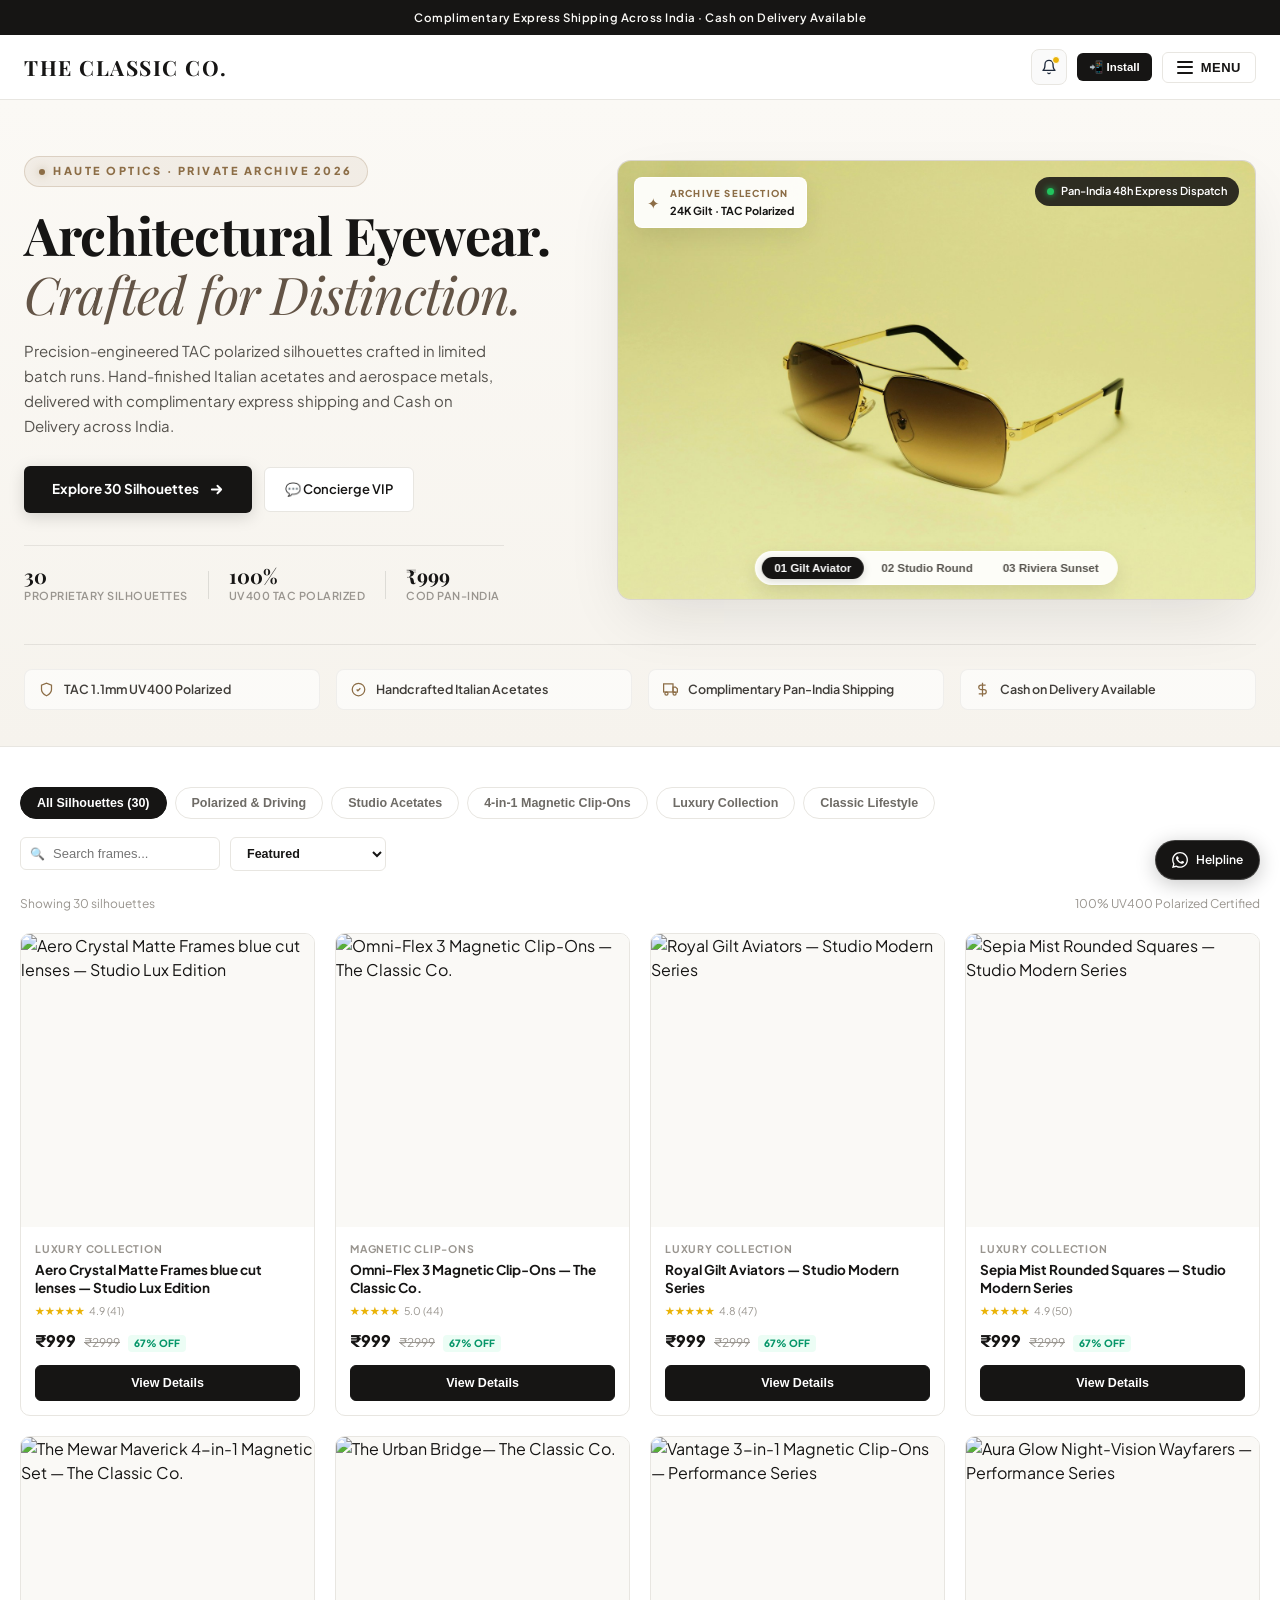
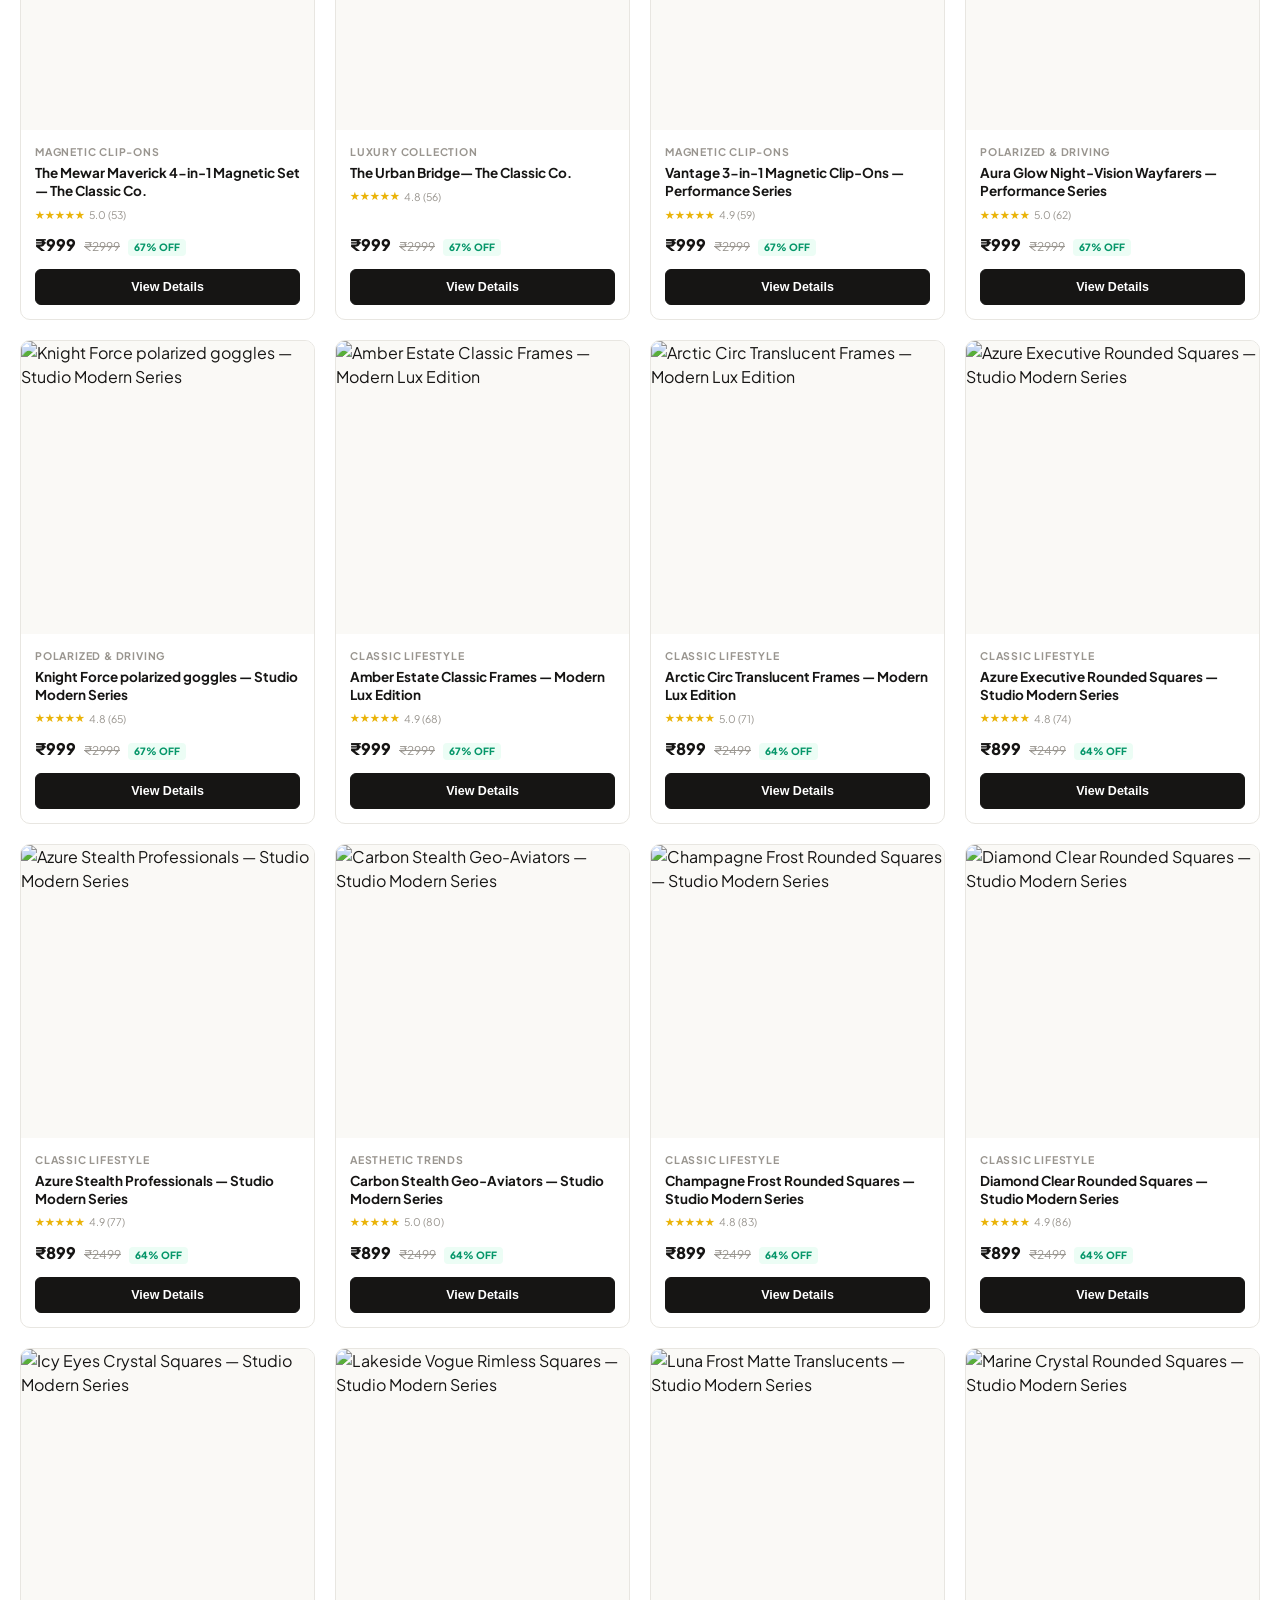
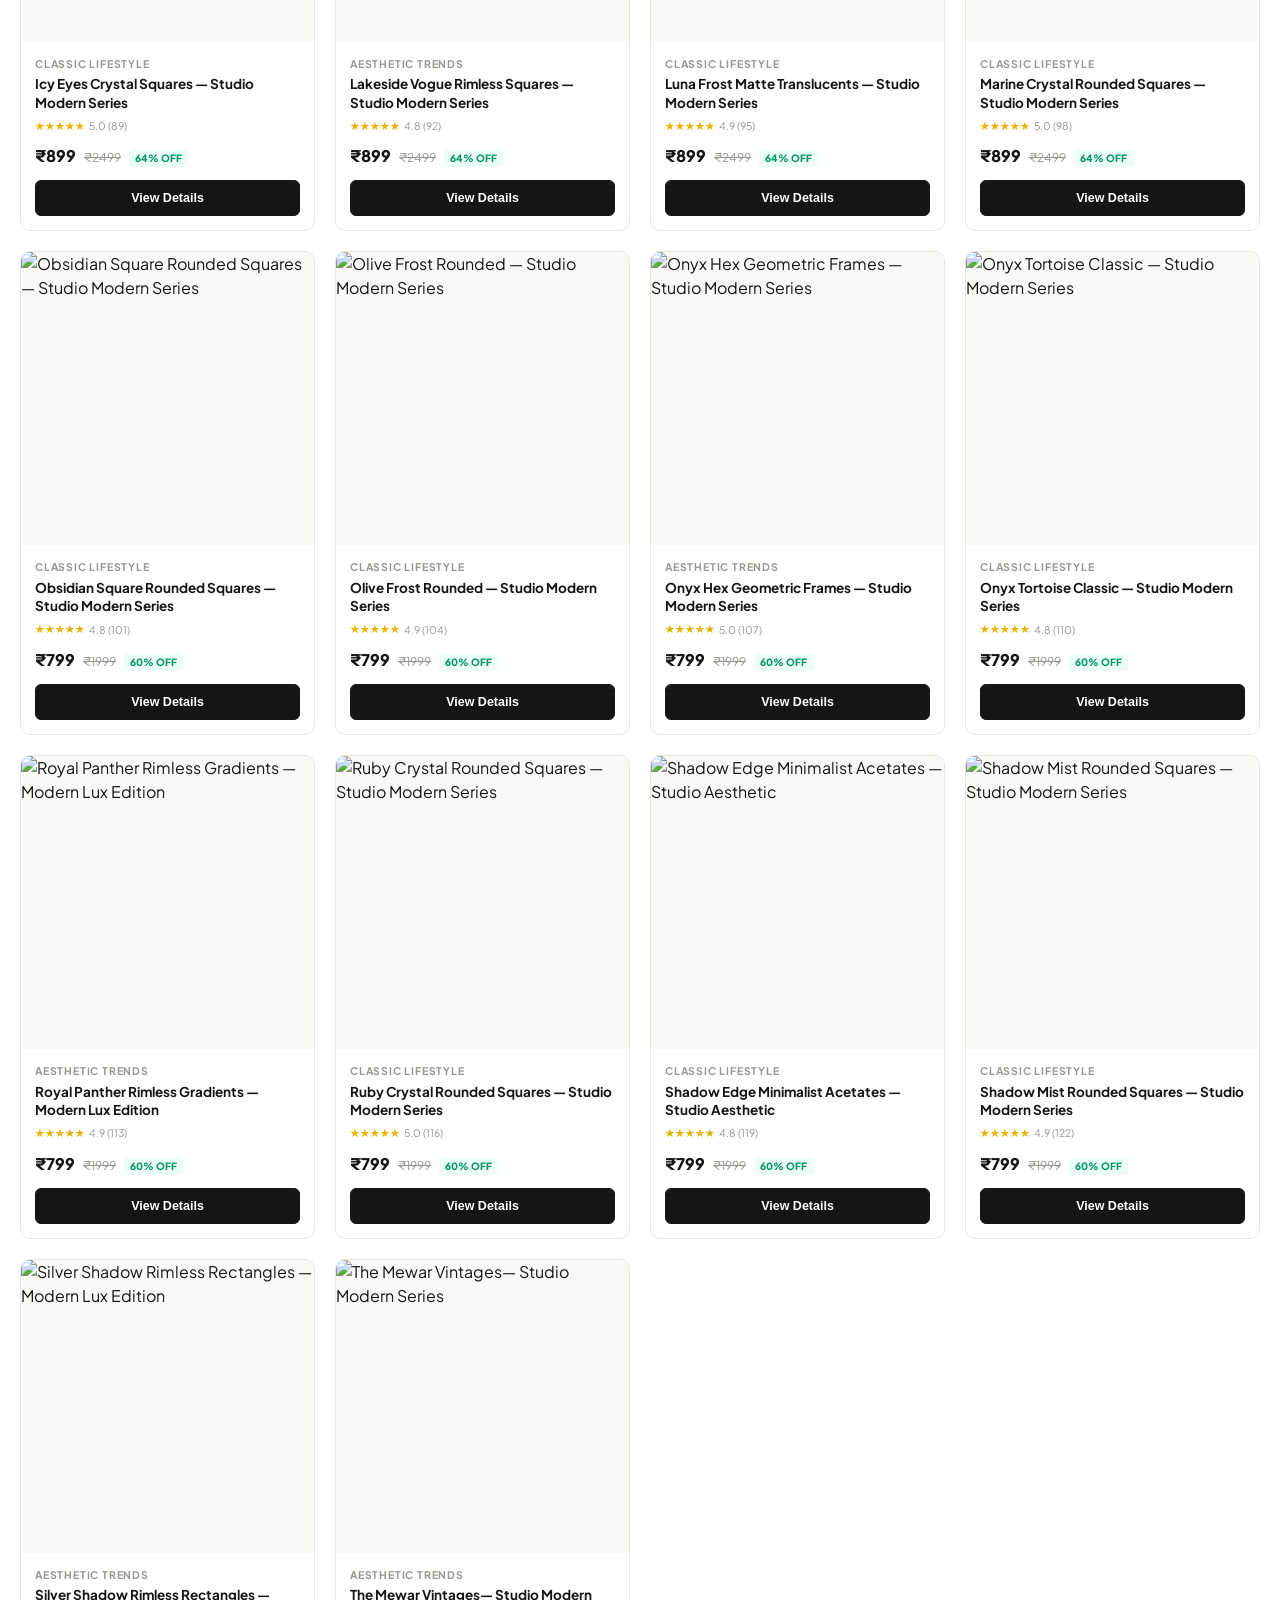
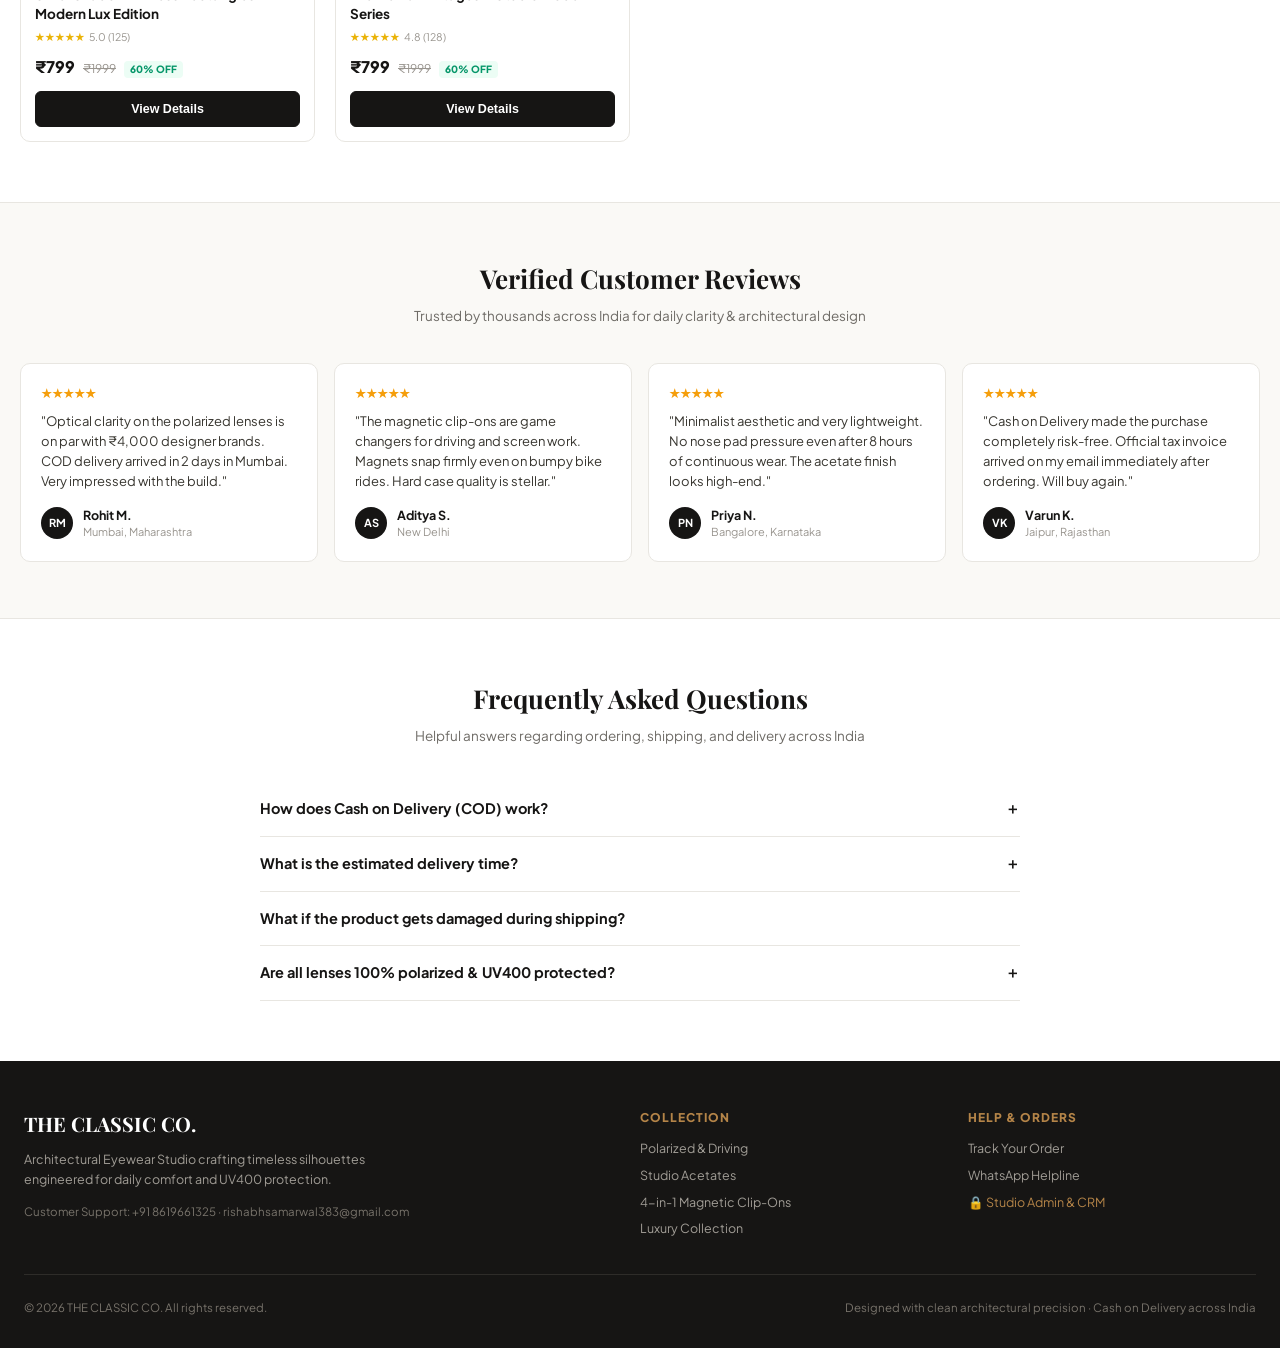
==== index.html @ 2866f717 "🛡️ Unbreakable Modular Architecture: index.html" ====
<!DOCTYPE html>
<html lang="en">
<head>
  <meta charset="UTF-8">
  <meta name="viewport" content="width=device-width, initial-scale=1.0, maximum-scale=5.0, viewport-fit=cover">
  <title>THE CLASSIC CO. — Contemporary Eyewear Studio</title>
  
  <!-- PWA & Mobile Capabilities -->
  <link rel="manifest" href="manifest.json">
  <meta name="theme-color" content="#161514">
  <meta name="mobile-web-app-capable" content="yes">
  <meta name="apple-mobile-web-app-capable" content="yes">
  <meta name="apple-mobile-web-app-status-bar-style" content="black-translucent">
  <meta name="apple-mobile-web-app-title" content="The Classic Co">
  <link rel="apple-touch-icon" sizes="180x180" href="apple-touch-icon.png">
  <link rel="icon" type="image/png" sizes="192x192" href="icon-192.png">
  <link rel="icon" type="image/png" sizes="48x48" href="favicon.png">
  <link rel="icon" type="image/svg+xml" href="icon.svg">

  <!-- CDNs & Fonts -->
  <link rel="preconnect" href="https://cdn.shopify.com" crossorigin>
  <link rel="dns-prefetch" href="https://cdn.shopify.com">
  <link rel="preconnect" href="https://fonts.googleapis.com">
  <link rel="preconnect" href="https://fonts.gstatic.com" crossorigin>
  <link href="https://fonts.googleapis.com/css2?family=Plus+Jakarta+Sans:wght@400;500;600;700;800&family=Playfair+Display:ital,wght@0,600;0,700;1,400&display=swap" rel="stylesheet">
  <script defer src="https://cdn.jsdelivr.net/npm/canvas-confetti@1.6.0/dist/confetti.browser.min.js"></script>

  <!-- Dynamic Marketing Pixels & Tracking Loader (Configured via /admin) -->
  <script>
    (function initMarketingPixels() {
      try {
        var metaPixelId = localStorage.getItem('cc_meta_pixel_id') || "";
        var ga4Id = localStorage.getItem('cc_ga4_id') || "";
        var gtmId = localStorage.getItem('cc_gtm_id') || "";
        var customHead = localStorage.getItem('cc_custom_head_code') || "";

        if (metaPixelId) {
          !function(f,b,e,v,n,t,s)
          {if(f.fbq)return;n=f.fbq=function(){n.callMethod?
          n.callMethod.apply(n,arguments):n.queue.push(arguments)};
          if(!f._fbq)f._fbq=n;n.push=n;n.loaded=!0;n.version='2.0';
          n.queue=[];t=b.createElement(e);t.async=!0;
          t.src=v;s=b.getElementsByTagName(e)[0];
          s.parentNode.insertBefore(t,s)}(window, document,'script',
          'https://connect.facebook.net/en_US/fbevents.js');
          fbq('init', metaPixelId);
          fbq('track', 'PageView');
        }

        if (ga4Id) {
          var gaScript = document.createElement('script');
          gaScript.async = true;
          gaScript.src = 'https://www.googletagmanager.com/gtag/js?id=' + encodeURIComponent(ga4Id);
          document.head.appendChild(gaScript);
          window.dataLayer = window.dataLayer || [];
          function gtag(){dataLayer.push(arguments);}
          gtag('js', new Date());
          gtag('config', ga4Id);
        }

        if (gtmId) {
          (function(w,d,s,l,i){w[l]=w[l]||[];w[l].push({'gtm.start':
          new Date().getTime(),event:'gtm.js'});var f=d.getElementsByTagName(s)[0],
          j=d.createElement(s),dl=l!='dataLayer'?'&l='+l:'';j.async=true;j.src=
          'https://www.googletagmanager.com/gtm.js?id='+i+dl;f.parentNode.insertBefore(j,f);
          })(window,document,'script','dataLayer',gtmId);
        }

        if (customHead) {
          var div = document.createElement('div');
          div.innerHTML = customHead;
          Array.from(div.children).forEach(function(child) {
            if (child.tagName === 'SCRIPT') {
              var s = document.createElement('script');
              if (child.src) s.src = child.src;
              else s.text = child.innerHTML;
              document.head.appendChild(s);
            }
          });
        }
      } catch(e) {}
    })();
  </script>

  <!-- Core Design & Mobile Stylesheets -->
  <link rel="stylesheet" href="css/style.css">
  <link rel="stylesheet" href="css/mobile.css">
</head>
<body>

  <!-- ========================================================================= -->
  <!-- LUXURY SLIDE-OVER DRAWER (MENU, SHOPPING BAG & ORDER TRACKER) -->
  <!-- ========================================================================= -->
  <!-- ========================================================================= -->
  <!-- LUXURY NAVIGATION DRAWER (PURE NAVIGATION & TRACKING) -->
  <!-- ========================================================================= -->
  <div class="drawer-overlay" id="menu-drawer" onclick="handleDrawerBackdropClick(event)">
    <div class="drawer-panel" onclick="event.stopPropagation()">
      <div class="drawer-header">
        <div class="drawer-brand">THE CLASSIC CO.</div>
        <button class="drawer-close" onclick="closeMenuDrawer()" aria-label="Close menu" style="display:flex; align-items:center; justify-content:center; width:34px; height:34px; border-radius:50%; border:1px solid var(--surface-border); background:#ffffff; cursor:pointer;">
          <svg width="15" height="15" viewBox="0 0 14 14" fill="none" stroke="#1e293b" stroke-width="2.2" stroke-linecap="round"><line x1="1" y1="1" x2="13" y2="13"></line><line x1="13" y1="1" x2="1" y2="13"></line></svg>
        </button>
      </div>

      <div class="drawer-body">
        
        <!-- COLLECTIONS -->
        <div>
          <div class="drawer-section-title">Collections</div>
          <ul class="drawer-nav-list">
            <li><a href="javascript:void(0)" onclick="drawerFilterCategory('All')"><span>All Silhouettes</span><span style="font-size:12px; color:var(--text-light);">30</span></a></li>
            <li><a href="javascript:void(0)" onclick="drawerFilterCategory('Polarized')"><span>Polarized &amp; Driving</span><span>→</span></a></li>
            <li><a href="javascript:void(0)" onclick="drawerFilterCategory('Acetates')"><span>Studio Acetates</span><span>→</span></a></li>
            <li><a href="javascript:void(0)" onclick="drawerFilterCategory('Magnetic')"><span>4-in-1 Magnetic Clip-Ons</span><span>→</span></a></li>
            <li><a href="javascript:void(0)" onclick="drawerFilterCategory('Luxury')"><span>Luxury Collection</span><span>→</span></a></li>
            <li><a href="javascript:void(0)" onclick="drawerFilterCategory('Lifestyle')"><span>Classic Lifestyle</span><span>→</span></a></li>
          </ul>
        </div>

        <!-- DELIVERY NOTIFICATIONS & APP INSTALL -->
        <div style="border-top:1px solid var(--surface-border); padding-top:16px; margin-bottom:14px;">
          <ul class="drawer-nav-list" style="font-size:13px;">
            <li><a href="javascript:void(0)" onclick="closeMenuDrawer(); openNotificationModal();"><span>🔔 Live Delivery Alerts</span><span id="drawer-notif-status" style="font-size:11.5px; color:#16a34a; font-weight:700;">Enable</span></a></li>
            <li id="drawer-install-li"><a href="javascript:void(0)" onclick="openPwaModal()"><span>📱 Install Web App</span><span style="font-size:11px; background:#f1f5f9; padding:2px 6px; border-radius:4px; font-weight:700;">1-Tap</span></a></li>
          </ul>
        </div>

        <!-- TRACK ORDER -->
        <div style="border-top:1px solid var(--surface-border); padding-top:18px;">
          <div class="drawer-section-title">Track Order</div>
          <div style="display:flex; gap:6px; margin-bottom:8px;">
            <input type="text" id="drawer-track-input" class="form-input" placeholder="Enter Order ID" style="font-size:13px; padding:9px 12px;">
            <button type="button" class="btn-submit-order" style="width:auto; padding:9px 16px; margin:0; font-size:12px;" onclick="handleDrawerTrackingSearch()">Search</button>
          </div>
          <div id="drawer-track-result" style="display:none; font-size:12px; background:var(--bg-warm); border:1px solid var(--surface-border); border-radius:4px; padding:10px; line-height:1.5;"></div>
        </div>

        <!-- SUPPORT & ADMIN -->
        <div style="border-top:1px solid var(--surface-border); padding-top:18px; margin-top:auto;">
          <ul class="drawer-nav-list" style="font-size:12.5px;">
            <li><a href="https://wa.me/918619661325" target="_blank" style="color:#059669;"><span>💬 WhatsApp Support</span><span>+91 8619661325</span></a></li>
            <li><a href="/admin" target="_blank" style="color:var(--accent);"><span>🔒 Studio Admin &amp; CRM</span><span>Login</span></a></li>
          </ul>
          <div style="font-size:11px; color:var(--text-light); margin-top:12px; text-align:center;">
            Express Shipping Across India · Cash on Delivery Available
          </div>
        </div>

      </div>
    </div>
  </div>
  

  <!-- TOP ANNOUNCEMENT BAR -->
  <div class="announcement-bar">
    <span>Complimentary Express Shipping Across India · Cash on Delivery Available</span>
  </div>

  <!-- HEADER -->
  <header>
    <a href="#" class="brand-logo">THE CLASSIC CO.</a>

    <div class="header-tools">
      <button type="button" class="header-action-btn" id="btn-header-notif" onclick="openNotificationModal()" aria-label="Delivery Alerts" title="Order & Delivery Alerts">
        <svg width="16" height="16" viewBox="0 0 24 24" fill="none" stroke="currentColor" stroke-width="2" stroke-linecap="round" stroke-linejoin="round">
          <path d="M18 8A6 6 0 0 0 6 8c0 7-3 9-3 9h18s-3-2-3-9"></path>
          <path d="M13.73 21a2 2 0 0 1-3.46 0"></path>
        </svg>
        <span class="notif-pulse-dot" id="notif-header-dot"></span>
      </button>

      <button type="button" class="header-install-chip" id="btn-header-install" onclick="openPwaModal()" aria-label="Install App">
        <span>📲 Install</span>
      </button>

      <button class="hamburger-btn" onclick="openMenuDrawer()" aria-label="Open Navigation">
        <div class="hamburger-icon">
          <span></span>
          <span></span>
          <span></span>
        </div>
        <span>MENU</span>
      </button>
    </div>
  </header>

  <!-- HERO SECTION (SHOPIFY DTC MINIMAL STYLE) -->
  <!-- ========================================================================= -->
  <!-- HIGH-FASHION EDITORIAL HERO SHOWCASE (THE CLASSIC CO. PRIVATE ARCHIVE) -->
  <!-- ========================================================================= -->
  <section class="hero-editorial">
    <div class="hero-editorial-grid">
      
      <!-- EDITORIAL COPY -->
      <div class="hero-text-col">
        <div class="hero-edition-badge">
          <span class="hero-edition-dot"></span>
          <span>HAUTE OPTICS · PRIVATE ARCHIVE 2026</span>
        </div>
        
        <h1 class="hero-main-title">
          Architectural Eyewear.<br>
          <span class="hero-title-accent">Crafted for Distinction.</span>
        </h1>
        
        <p class="hero-sub-title">
          Precision-engineered TAC polarized silhouettes crafted in limited batch runs. Hand-finished Italian acetates and aerospace metals, delivered with complimentary express shipping and Cash on Delivery across India.
        </p>
        
        <div class="hero-actions-group">
          <a href="#collection" class="btn-hero-explore">
            <span>Explore 30 Silhouettes</span>
            <svg width="15" height="15" viewBox="0 0 16 16" fill="none" stroke="currentColor" stroke-width="2" stroke-linecap="round" stroke-linejoin="round"><path d="M3 8h10M9 4l4 4-4 4"/></svg>
          </a>
          <a href="https://wa.me/918619661325?text=Hi%2C%20I%20would%20like%20to%20inquire%20about%20The%20Classic%20Co.%20luxury%20collection" target="_blank" class="btn-hero-concierge">
            <span>💬 Concierge VIP</span>
          </a>
        </div>

        <div class="hero-metrics-strip">
          <div class="hero-metric-item">
            <span class="metric-num">30</span>
            <span class="metric-lbl">Proprietary Silhouettes</span>
          </div>
          <div class="hero-metric-divider"></div>
          <div class="hero-metric-item">
            <span class="metric-num">100%</span>
            <span class="metric-lbl">UV400 TAC Polarized</span>
          </div>
          <div class="hero-metric-divider"></div>
          <div class="hero-metric-item">
            <span class="metric-num">₹999</span>
            <span class="metric-lbl">COD Pan-India</span>
          </div>
        </div>
      </div>

      <!-- EDITORIAL VISUAL SHOWCASE -->
      <div class="hero-visual-col">
        <div class="hero-visual-stage">
          <img src="hero_luxury_aviator.jpg" alt="The Classic Co. Luxury Polarized Sunglasses" class="hero-luxury-image" id="hero-main-photo">
          
          <!-- FLOATING EDITORIAL SPECS BADGE -->
          <div class="hero-floating-seal">
            <div class="seal-icon">✦</div>
            <div class="seal-text">
              <span class="seal-title">ARCHIVE SELECTION</span>
              <span class="seal-sub" id="hero-seal-sub">24K Gilt · TAC Polarized</span>
            </div>
          </div>

          <!-- FLOATING DELIVERY CHIP -->
          <div class="hero-delivery-chip">
            <span class="delivery-pulse"></span>
            <span>Pan-India 48h Express Dispatch</span>
          </div>

          <!-- EDITORIAL LOOKBOOK SWITCHER -->
          <div class="hero-switcher-bar">
            <button type="button" class="hero-pill-thumb active" onclick="switchHeroPhoto('hero_luxury_aviator.jpg', this, '24K Gilt · TAC Polarized')">
              <span>01 Gilt Aviator</span>
            </button>
            <button type="button" class="hero-pill-thumb" onclick="switchHeroPhoto('hero_luxury_round.jpg', this, 'Studio Round · Carrara Marble')">
              <span>02 Studio Round</span>
            </button>
            <button type="button" class="hero-pill-thumb" onclick="switchHeroPhoto('hero_luxury_riviera.jpg', this, 'Riviera Acetate · Amber UV400')">
              <span>03 Riviera Sunset</span>
            </button>
          </div>
        </div>
      </div>

    </div>

    <!-- EDITORIAL TRUST STRIP -->
    <div class="hero-editorial-trust">
      <div class="trust-pill-item">
        <svg width="15" height="15" viewBox="0 0 24 24" fill="none" stroke="currentColor" stroke-width="2"><path d="M12 22s8-4 8-10V5l-8-3-8 3v7c0 6 8 10 8 10z"/></svg>
        <span>TAC 1.1mm UV400 Polarized</span>
      </div>
      <div class="trust-pill-item">
        <svg width="15" height="15" viewBox="0 0 24 24" fill="none" stroke="currentColor" stroke-width="2"><circle cx="12" cy="12" r="10"/><path d="m9 12 2 2 4-4"/></svg>
        <span>Handcrafted Italian Acetates</span>
      </div>
      <div class="trust-pill-item">
        <svg width="15" height="15" viewBox="0 0 24 24" fill="none" stroke="currentColor" stroke-width="2"><rect x="1" y="3" width="15" height="13"/><polygon points="16 8 20 8 23 11 23 16 16 16 16 8"/><circle cx="5.5" cy="18.5" r="2.5"/><circle cx="18.5" cy="18.5" r="2.5"/></svg>
        <span>Complimentary Pan-India Shipping</span>
      </div>
      <div class="trust-pill-item">
        <svg width="15" height="15" viewBox="0 0 24 24" fill="none" stroke="currentColor" stroke-width="2"><path d="M12 1v22M17 5H9.5a3.5 3.5 0 0 0 0 7h5a3.5 3.5 0 0 1 0 7H6"/></svg>
        <span>Cash on Delivery Available</span>
      </div>
    </div>
  </section>

  <!-- MAIN CATALOG SECTION -->
  <main class="catalog-section" id="collection">
    
    <!-- CATEGORY TABS & CONTROLS -->
    <div class="filter-bar">
      <div class="pill-tabs">
        <button class="pill-tab active" onclick="filterCategory('All', this)">All Silhouettes (30)</button>
        <button class="pill-tab" onclick="filterCategory('Polarized', this)">Polarized &amp; Driving</button>
        <button class="pill-tab" onclick="filterCategory('Acetates', this)">Studio Acetates</button>
        <button class="pill-tab" onclick="filterCategory('Magnetic', this)">4-in-1 Magnetic Clip-Ons</button>
        <button class="pill-tab" onclick="filterCategory('Luxury', this)">Luxury Collection</button>
        <button class="pill-tab" onclick="filterCategory('Lifestyle', this)">Classic Lifestyle</button>
      </div>

      <div class="filter-tools">
        <div class="search-box">
          <span class="search-icon">🔍</span>
          <input type="text" class="search-input" id="search-input" placeholder="Search frames..." oninput="handleSearch(this.value)">
        </div>

        <select class="sort-dropdown" id="sort-select" onchange="handleSort(this.value)">
          <option value="featured">Featured</option>
          <option value="price-low">Price: Low to High</option>
          <option value="price-high">Price: High to Low</option>
          <option value="popular">Bestsellers</option>
        </select>
      </div>
    </div>

    <div class="count-status">
      <span id="results-count-text">Showing 30 silhouettes</span>
      <span>100% UV400 Polarized Certified</span>
    </div>

    <!-- PRODUCTS GRID -->
    <div class="products-grid" id="products-grid">
      <!-- Injected via JavaScript -->
    </div>
  </main>

  <!-- VERIFIED CUSTOMER REVIEWS (PAN-INDIA) -->
  <section class="reviews-section">
    <div class="section-title">Verified Customer Reviews</div>
    <div class="section-sub">Trusted by thousands across India for daily clarity &amp; architectural design</div>

    <div class="reviews-grid">
      <div class="review-card">
        <div class="review-stars">★★★★★</div>
        <div class="review-text">"Optical clarity on the polarized lenses is on par with ₹4,000 designer brands. COD delivery arrived in 2 days in Mumbai. Very impressed with the build."</div>
        <div class="review-author">
          <div class="review-avatar">RM</div>
          <div>
            <div class="review-name">Rohit M.</div>
            <div class="review-city">Mumbai, Maharashtra</div>
          </div>
        </div>
      </div>

      <div class="review-card">
        <div class="review-stars">★★★★★</div>
        <div class="review-text">"The magnetic clip-ons are game changers for driving and screen work. Magnets snap firmly even on bumpy bike rides. Hard case quality is stellar."</div>
        <div class="review-author">
          <div class="review-avatar">AS</div>
          <div>
            <div class="review-name">Aditya S.</div>
            <div class="review-city">New Delhi</div>
          </div>
        </div>
      </div>

      <div class="review-card">
        <div class="review-stars">★★★★★</div>
        <div class="review-text">"Minimalist aesthetic and very lightweight. No nose pad pressure even after 8 hours of continuous wear. The acetate finish looks high-end."</div>
        <div class="review-author">
          <div class="review-avatar">PN</div>
          <div>
            <div class="review-name">Priya N.</div>
            <div class="review-city">Bangalore, Karnataka</div>
          </div>
        </div>
      </div>

      <div class="review-card">
        <div class="review-stars">★★★★★</div>
        <div class="review-text">"Cash on Delivery made the purchase completely risk-free. Official tax invoice arrived on my email immediately after ordering. Will buy again."</div>
        <div class="review-author">
          <div class="review-avatar">VK</div>
          <div>
            <div class="review-name">Varun K.</div>
            <div class="review-city">Jaipur, Rajasthan</div>
          </div>
        </div>
      </div>
    </div>
  </section>

  <!-- FAQ SECTION -->
  <section class="faq-section">
    <div class="section-title">Frequently Asked Questions</div>
    <div class="section-sub">Helpful answers regarding ordering, shipping, and delivery across India</div>

    <div class="faq-item">
      <div class="faq-q" onclick="toggleFaq(this)">
        <span>How does Cash on Delivery (COD) work?</span>
        <span>＋</span>
      </div>
      <div class="faq-a">
        You simply enter your shipping address at checkout without paying in advance. Pay cash to the courier delivery agent when your parcel arrives safely at your doorstep!
      </div>
    </div>

    <div class="faq-item">
      <div class="faq-q" onclick="toggleFaq(this)">
        <span>What is the estimated delivery time?</span>
        <span>＋</span>
      </div>
      <div class="faq-a">
        All orders are dispatched from our central studio within 24 hours. Express courier delivery takes 2 to 4 business days across India.
      </div>
    </div>

    <div class="faq-item">
      <div class="faq-q" onclick="toggleFaq(this)">
        <span>What if the product gets damaged during shipping?</span>
      </div>
      <div class="faq-a">
        All parcels are packed securely in a protective hard case. In the rare event of transit damage, please share an unboxing video with our WhatsApp helpline (+91 8619661325) within 24 hours of delivery for immediate assistance.
      </div>
    </div>

    <div class="faq-item">
      <div class="faq-q" onclick="toggleFaq(this)">
        <span>Are all lenses 100% polarized &amp; UV400 protected?</span>
        <span>＋</span>
      </div>
      <div class="faq-a">
        Yes! Every frame features 9-layer TAC polarized lenses blocking 100% of UVA/UVB rays. Every order comes with a complimentary Polarization Test Card so you can verify it yourself.
      </div>
    </div>
  </section>

  <!-- FOOTER -->
  <footer>
    <div class="footer-inner">
      <div>
        <div class="footer-brand">THE CLASSIC CO.</div>
        <p style="color:#a19d96; max-width:400px; line-height:1.6; margin-bottom:14px;">
          Architectural Eyewear Studio crafting timeless silhouettes engineered for daily comfort and UV400 protection.
        </p>
        <p style="color:#78736b; font-size:11.5px;">
          Customer Support: +91 8619661325 · rishabhsamarwal383@gmail.com
        </p>
      </div>

      <div class="footer-col">
        <h4>Collection</h4>
        <ul>
          <li><a href="javascript:void(0)" onclick="filterCategory('Polarized')">Polarized &amp; Driving</a></li>
          <li><a href="javascript:void(0)" onclick="filterCategory('Acetates')">Studio Acetates</a></li>
          <li><a href="javascript:void(0)" onclick="filterCategory('Magnetic')">4-in-1 Magnetic Clip-Ons</a></li>
          <li><a href="javascript:void(0)" onclick="filterCategory('Luxury')">Luxury Collection</a></li>
        </ul>
      </div>

      <div class="footer-col">
        <h4>Help &amp; Orders</h4>
        <ul>
          <li><a href="javascript:void(0)" onclick="openTrackerModal()">Track Your Order</a></li>
          <li><a href="https://wa.me/918619661325" target="_blank">WhatsApp Helpline</a></li>
          <li><a href="/admin" target="_blank" style="color:var(--accent);">🔒 Studio Admin &amp; CRM</a></li>
        </ul>
      </div>
    </div>

    <div class="footer-bottom">
      <div>© 2026 THE CLASSIC CO. All rights reserved.</div>
      <div>Designed with clean architectural precision · Cash on Delivery across India</div>
    </div>
  </footer>

  <!-- FLOATING HELPLINE BUTTON -->
  <a href="https://wa.me/918619661325?text=Hi%20The%20Classic%20Co!%20I%20have%20a%20question%20about%20your%20sunglasses%20collection." target="_blank" class="floating-wa" aria-label="WhatsApp Helpline">
    <svg viewBox="0 0 24 24" width="16" height="16" fill="currentColor">
      <path d="M.057 24l1.687-6.163c-1.041-1.804-1.588-3.849-1.587-5.946.003-6.556 5.338-11.891 11.893-11.891 3.181.001 6.167 1.24 8.413 3.488 2.245 2.248 3.481 5.236 3.48 8.414-.003 6.557-5.338 11.892-11.893 11.892-1.99-.001-3.951-.5-5.688-1.448l-6.305 1.654zm6.597-3.807c1.676.995 3.276 1.591 5.392 1.592 5.448 0 9.886-4.434 9.889-9.885.002-5.462-4.415-9.89-9.881-9.892-5.452 0-9.887 4.434-9.889 9.884-.001 2.225.651 3.891 1.746 5.634l-.999 3.648 3.742-.981zm11.387-5.464c-.074-.124-.272-.198-.57-.347-.297-.149-1.758-.868-2.031-.967-.272-.099-.47-.149-.669.149-.198.297-.768.967-.941 1.165-.173.198-.347.223-.644.074-.297-.149-1.255-.462-2.39-1.475-.883-.788-1.48-1.761-1.653-2.059-.173-.297-.018-.458.13-.606.134-.133.297-.347.446-.521.151-.172.2-.296.3-.495.099-.198.05-.372-.025-.521-.075-.148-.669-1.611-.916-2.206-.242-.579-.487-.501-.669-.51l-.57-.01c-.198 0-.52.074-.792.372s-1.04 1.016-1.04 2.479 1.065 2.876 1.213 3.074c.149.198 2.095 3.2 5.076 4.487.709.306 1.263.489 1.694.626.712.226 1.36.194 1.872.118.571-.085 1.758-.719 2.006-1.413.248-.695.248-1.29.173-1.414z"/>
    </svg>
    <span>Helpline</span>
  </a>

  <!-- ========================================================================= -->
  <!-- MODAL 1: SHOPIFY EXPRESS CHECKOUT -->
  <!-- ========================================================================= -->
  
  <!-- ========================================================================= -->
  <!-- MODAL: PRODUCT DETAIL QUICK VIEW (GALLERY & SPECS) -->
  <!-- ========================================================================= -->
  <div class="modal-backdrop" id="product-detail-modal" onclick="handleProdModalBackdropClick(event)">
    <div class="prod-modal-box" onclick="event.stopPropagation()">
      <div class="modal-sticky-header">
        <button type="button" class="modal-close-btn" onclick="closeProductDetailModal()" aria-label="Close modal">
          <svg width="14" height="14" viewBox="0 0 14 14" fill="none" stroke="currentColor" stroke-width="2.2" stroke-linecap="round"><line x1="1" y1="1" x2="13" y2="13"></line><line x1="13" y1="1" x2="1" y2="13"></line></svg>
        </button>
      </div>

      <div class="prod-modal-grid">
        <!-- LEFT: GALLERY -->
        <div>
          <div class="prod-gallery-wrap">
            <div class="prod-gallery-carousel" id="detail-gallery-carousel" onscroll="handleGalleryScroll()">
              <!-- Slides injected by JS -->
            </div>
            <div class="carousel-dots-wrap" id="detail-carousel-dots"></div>
            <button type="button" class="carousel-btn prev-btn" onclick="slideGallery(-1)" aria-label="Previous image">‹</button>
            <button type="button" class="carousel-btn next-btn" onclick="slideGallery(1)" aria-label="Next image">›</button>
          </div>
          <div class="prod-thumbs-strip" id="detail-thumbs-strip">
            <!-- Thumbs injected by JS -->
          </div>
        </div>

        <!-- RIGHT: PRODUCT INFO & ACTIONS -->
        <div>
          <div style="font-size:11px; font-weight:800; letter-spacing:1.5px; text-transform:uppercase; color:var(--accent); margin-bottom:4px;" id="detail-category">
            CATEGORY
          </div>
          <h2 style="font-size:22px; font-weight:700; line-height:1.25; margin-bottom:8px; font-family:'Playfair Display', serif;" id="detail-title">
            Product Title
          </h2>
          <div style="font-size:12px; color:#eab308; margin-bottom:14px;" id="detail-rating">
            ★★★★★ <span style="color:var(--text-light);" id="detail-review-count">(42 Reviews)</span>
          </div>

          <div style="display:flex; align-items:baseline; gap:10px; margin-bottom:16px;">
            <span style="font-size:24px; font-weight:800; color:#161514;" id="detail-price">₹899</span>
            <span style="font-size:14px; color:var(--text-light); text-decoration:line-through;" id="detail-compare">₹1,999</span>
            <span class="price-save" id="detail-discount">55% OFF</span>
          </div>

          <div style="display:flex; flex-wrap:wrap; gap:8px; margin-bottom:20px;">
            <span class="spec-badge-chip">📦 Hard Case &amp; Cloth Included</span>
            <span class="spec-badge-chip">🚚 Free Express Delivery</span>
          </div>

          <div style="display:grid; grid-template-columns: 1fr 1fr; gap:10px; margin-top:4px;">
            <button type="button" class="btn-card-action" style="padding:14px; font-size:13.5px; font-weight:700; background:#ffffff; border:1.5px solid #161514; color:#161514; border-radius:6px; cursor:pointer;" onclick="addToCartFromDetail()">
              🛍️ Add to Cart
            </button>
            <button type="button" class="btn-submit-order" style="padding:14px; font-size:13.5px; margin:0;" onclick="orderProductFromDetail()">
              ⚡ Order Now
            </button>
          </div>

          <div style="font-size:11.5px; color:var(--text-muted); margin-top:14px; line-height:1.5;">
            Cash on Delivery &amp; UPI accepted at checkout. Dispatched within 24 hours.
          </div>
        </div>
      </div>
    </div>
  </div>
  
  <div class="modal-backdrop" id="checkout-modal">
    <div class="modal-box">
      <div class="modal-sticky-header">
        <button type="button" class="modal-close-btn" onclick="closeCheckoutModal()" aria-label="Close modal">
          <svg width="14" height="14" viewBox="0 0 14 14" fill="none" stroke="currentColor" stroke-width="2.2" stroke-linecap="round"><line x1="1" y1="1" x2="13" y2="13"></line><line x1="13" y1="1" x2="1" y2="13"></line></svg>
        </button>
      </div>

      <!-- STEP 1: ORDER DETAILS FORM -->
      <div id="checkout-step-1">
        <div style="font-size:11px; font-weight:800; letter-spacing:1.5px; text-transform:uppercase; color:var(--accent); margin-bottom:4px;">
          EXPRESS CHECKOUT
        </div>
        <h3 style="font-size:18px; font-weight:700; margin-bottom:14px; font-family:'Playfair Display', serif;">
          Complete Your Order
        </h3>

        <!-- ORDER ITEM SUMMARY -->
        <div style="background:var(--bg-warm); border:1px solid var(--surface-border); border-radius:var(--radius-sm); padding:12px; display:flex; gap:12px; align-items:center; margin-bottom:16px;">
          <img id="check-item-img" src="" style="width:68px; height:68px; border-radius:6px; background:#faf9f6; object-fit:cover; border:1px solid var(--surface-border);" alt="Product">
          <div style="flex:1;">
            <div style="font-size:13px; font-weight:700; line-height:1.3;" id="check-item-title">Product Title</div>
            <div style="font-size:11.5px; color:var(--text-muted);" id="check-item-cat">Category</div>
          </div>
          <div style="text-align:right;">
            <div style="font-size:15px; font-weight:800;" id="check-item-price">₹899</div>
            <div style="font-size:10px; color:var(--green); font-weight:700;">FREE SHIPPING</div>
          </div>
        </div>

        <!-- FORM FIELDS WITH BROWSER AUTOCOMPLETE -->
        <div class="form-group">
          <label class="form-label" for="inp-name">Full Name *</label>
          <input type="text" id="inp-name" name="name" autocomplete="name" class="form-input" placeholder="e.g. Rahul Sharma" oninput="clearError('inp-name', 'err-name')">
          <div class="field-error-msg" id="err-name">Please enter your full name.</div>
        </div>

        <div class="form-row">
          <div class="form-group">
            <label class="form-label" for="inp-phone">Mobile Number (10 Digits) *</label>
            <input type="tel" id="inp-phone" name="tel" autocomplete="tel" inputmode="tel" class="form-input" placeholder="98290XXXXX" maxlength="10" oninput="clearError('inp-phone', 'err-phone')">
            <div class="field-error-msg" id="err-phone">Valid 10-digit number required.</div>
          </div>
          <div class="form-group">
            <label class="form-label" for="inp-email">Email ID *</label>
            <input type="email" id="inp-email" name="email" autocomplete="email" class="form-input" placeholder="rahul@gmail.com" oninput="clearError('inp-email', 'err-email')">
            <div class="field-error-msg" id="err-email">Valid email required for invoice.</div>
          </div>
        </div>

        <!-- INVOICE & NOTIFICATION CHECKBOX -->
        <div style="margin-bottom:16px;">
          <label style="display:flex; align-items:center; gap:10px; font-size:12.5px; color:#475569; cursor:pointer; user-select:none;">
            <input type="checkbox" id="inp-send-invoice" checked style="width:16px; height:16px; accent-color:#161514; cursor:pointer;">
            <span>Order details and dispatch updates will be sent via email</span>
          </label>
        </div>

        <!-- GPS LIVE LOCATION DETECTOR & AUTOFILL -->
        <div class="map-autofill-box" style="margin-bottom:14px;">
          <button type="button" class="btn-map-detect" onclick="detectGPSAndAutofillAddress()" style="width:100%; display:flex; align-items:center; justify-content:center; gap:8px; padding:11px 14px; background:#f8fafc; border:1.5px dashed #cbd5e1; border-radius:8px; font-size:13px; font-weight:700; color:#0f172a; cursor:pointer; transition:all 0.2s;">
            <span id="gps-btn-icon">⚡</span>
            <span id="gps-btn-text">Auto-Fill Address &amp; Pincode via GPS</span>
          </button>
          <div id="gps-status-badge" class="gps-status-badge" style="display:none; margin-top:8px; padding:8px 12px; background:#f0fdf4; border:1px solid #bbf7d0; border-radius:6px;">
            <!-- Populated on GPS detect -->
          </div>
        </div>

        <!-- SHIPPING ADDRESS -->
        <div class="form-group">
          <label class="form-label" for="inp-address">Delivery Street Address *</label>
          <textarea id="inp-address" name="street-address" autocomplete="street-address" class="form-textarea" rows="2" placeholder="House / Flat No., Apartment / Street, Landmark..." oninput="clearError('inp-address', 'err-address')"></textarea>
          <div class="field-error-msg" id="err-address">Please provide full delivery address.</div>
        </div>

        <div class="form-row">
          <div class="form-group">
            <label class="form-label" for="inp-city">City *</label>
            <input type="text" id="inp-city" name="address-level2" autocomplete="address-level2" class="form-input" placeholder="e.g. Mumbai / Delhi / Bengaluru" oninput="clearError('inp-city', 'err-city')">
            <div class="field-error-msg" id="err-city">City is required.</div>
          </div>
          <div class="form-group">
            <label class="form-label" for="inp-pincode">Pincode *</label>
            <input type="tel" id="inp-pincode" name="postal-code" autocomplete="postal-code" inputmode="numeric" class="form-input" placeholder="6 Digits" maxlength="6" oninput="clearError('inp-pincode', 'err-pincode')">
            <div class="field-error-msg" id="err-pincode">6-digit Pincode required.</div>
          </div>
        </div>

        <!-- PAYMENT METHOD SELECTION -->
        <label class="form-label">Payment Method:</label>
        <div class="payment-option-card active" id="pay-opt-cod" onclick="selectPaymentMode('cod')">
          <div>
            <div style="font-size:13.5px; font-weight:700; color:#161514;">💵 Cash on Delivery (COD)</div>
            <div style="font-size:11.5px; color:var(--text-muted); margin-top:2px;">Pay when your parcel arrives</div>
          </div>
          <div style="font-size:14px; font-weight:800;" id="pay-cod-amount">₹899</div>
        </div>

        <div class="payment-option-card" id="pay-opt-upi" onclick="selectPaymentMode('upi')">
          <div style="flex:1;">
            <div style="display:flex; justify-content:space-between; align-items:center; margin-bottom:8px;">
              <span style="font-size:13.5px; font-weight:700; color:#161514;">⚡ Instant UPI (Save ₹100)</span>
              <span style="font-size:14px; font-weight:800; color:#15803d;" id="pay-upi-amount">₹799</span>
            </div>
            <!-- OFFICIAL APP LOGOS -->
            <div style="display:flex; align-items:center; gap:8px; flex-wrap:wrap;">
              <span style="display:inline-flex; align-items:center; justify-content:center; background:#fff; border:1px solid #e2e8f0; border-radius:4px; padding:3px 6px; box-shadow:0 1px 2px rgba(0,0,0,0.05);" title="Google Pay">
                <img src="./icons/gpay.svg" alt="Google Pay" style="height:15px; width:auto; display:block;">
              </span>
              <span style="display:inline-flex; align-items:center; justify-content:center; background:#fff; border:1px solid #e2e8f0; border-radius:4px; padding:3px 6px; box-shadow:0 1px 2px rgba(0,0,0,0.05);" title="PhonePe">
                <img src="./icons/phonepe.svg" alt="PhonePe" style="height:15px; width:auto; display:block;">
              </span>
              <span style="display:inline-flex; align-items:center; justify-content:center; background:#fff; border:1px solid #e2e8f0; border-radius:4px; padding:3px 6px; box-shadow:0 1px 2px rgba(0,0,0,0.05);" title="Paytm">
                <img src="./icons/paytm.svg" alt="Paytm" style="height:15px; width:auto; display:block;">
              </span>
              <span style="display:inline-flex; align-items:center; justify-content:center; background:#fff; border:1px solid #e2e8f0; border-radius:4px; padding:3px 6px; box-shadow:0 1px 2px rgba(0,0,0,0.05);" title="BHIM UPI">
                <img src="./icons/upi.svg" alt="UPI" style="height:15px; width:auto; display:block;">
              </span>
              <span style="display:inline-flex; align-items:center; justify-content:center; background:#fff; border:1px solid #e2e8f0; border-radius:4px; padding:3px 6px; box-shadow:0 1px 2px rgba(0,0,0,0.05);" title="Amazon Pay">
                <img src="./icons/amazonpay.svg" alt="Amazon Pay" style="height:15px; width:auto; display:block;">
              </span>
            </div>
          </div>
        </div>

        <button type="button" class="btn-submit-order" onclick="submitCustomerOrder()">
          <span id="btn-submit-text">Place Order · ₹899</span>
        </button>

        <div style="text-align:center; font-size:11px; color:var(--text-light); margin-top:10px;">
          🔒 256-Bit SSL Encrypted · 7-Day Easy Exchange · Inspect Parcel Before Paying on COD
        </div>
      </div>
      
      <div id="checkout-step-upi-waiting" style="display:none; text-align:center;">
        <div style="font-size:11px; font-weight:800; letter-spacing:1.5px; text-transform:uppercase; color:var(--accent); margin-bottom:4px;">
          PREPAID UPI CHECKOUT
        </div>
        <h3 style="font-size:22px; font-weight:700; margin-bottom:4px; font-family:'Playfair Display', serif;">
          Complete Payment
        </h3>
        <p style="font-size:12.5px; color:var(--text-muted); margin-bottom:16px;">
          Scan QR on desktop or tap your UPI app below on mobile:
        </p>

        <!-- AMOUNT & COUNTDOWN CARD -->
        <div style="background:#f8fafc; border:1px solid #e2e8f0; border-radius:var(--radius-sm); padding:16px; margin-bottom:18px;">
          <div style="font-size:11px; font-weight:700; color:#475569; text-transform:uppercase; letter-spacing:1px; margin-bottom:4px;">
            Total Payable (₹100 Instant Discount Applied)
          </div>
          <div style="font-size:32px; font-weight:800; color:#161514; line-height:1.1;" id="upi-waiting-amount">
            ₹799
          </div>
          <div style="font-size:12px; color:#64748b; font-weight:600; margin-top:6px;" id="upi-waiting-timer">
            ⏳ Complete payment in 04:59
          </div>
        </div>

        <!-- DYNAMIC UPI QR CODE -->
        <div style="background:#ffffff; border:1px solid #e2e8f0; border-radius:var(--radius-sm); padding:16px; margin-bottom:18px;">
          <div style="font-size:11.5px; font-weight:700; color:#161514; text-transform:uppercase; letter-spacing:0.5px; margin-bottom:10px;">
            Scan QR with Any UPI App
          </div>
          <img id="upi-qr-image" src="" alt="Scan UPI QR Code" style="width:160px; height:160px; border-radius:8px; border:1px solid #e2e8f0; padding:6px; background:#fff; margin:0 auto 8px; display:block;">
          <div style="display:flex; justify-content:center; align-items:center; gap:8px; margin-top:8px;">
            <img src="./icons/gpay.svg" alt="Google Pay" style="height:14px;">
            <img src="./icons/phonepe.svg" alt="PhonePe" style="height:14px;">
            <img src="./icons/paytm.svg" alt="Paytm" style="height:14px;">
            <img src="./icons/upi.svg" alt="UPI" style="height:14px;">
            <img src="./icons/amazonpay.svg" alt="Amazon Pay" style="height:14px;">
          </div>
        </div>

        <!-- DIRECT 1-CLICK UPI APP LAUNCHERS (OFFICIAL BRAND ICONS) -->
        <div style="margin-bottom:18px;">
          <div style="font-size:11.5px; font-weight:700; text-transform:uppercase; letter-spacing:0.5px; color:#161514; margin-bottom:10px; text-align:left;">
            Or Tap Your App to Pay:
          </div>
          <div class="upi-app-buttons-grid" style="display:grid; grid-template-columns:1fr 1fr; gap:10px;">
            <!-- PhonePe -->
            <button type="button" class="btn-upi-app" onclick="launchDirectUpiApp('phonepe')" style="display:flex; align-items:center; justify-content:center; gap:8px; padding:12px; background:#ffffff; border:1.5px solid #e2e8f0; border-radius:8px; cursor:pointer; font-weight:600; font-size:13px; color:#1e293b;">
              <img src="./icons/phonepe.svg" alt="PhonePe" style="height:20px; width:auto;">
              <span>PhonePe</span>
            </button>
            <!-- Google Pay -->
            <button type="button" class="btn-upi-app" onclick="launchDirectUpiApp('gpay')" style="display:flex; align-items:center; justify-content:center; gap:8px; padding:12px; background:#ffffff; border:1.5px solid #e2e8f0; border-radius:8px; cursor:pointer; font-weight:600; font-size:13px; color:#1e293b;">
              <img src="./icons/gpay.svg" alt="Google Pay" style="height:18px; width:auto;">
              <span>Google Pay</span>
            </button>
            <!-- Paytm -->
            <button type="button" class="btn-upi-app" onclick="launchDirectUpiApp('paytm')" style="display:flex; align-items:center; justify-content:center; gap:8px; padding:12px; background:#ffffff; border:1.5px solid #e2e8f0; border-radius:8px; cursor:pointer; font-weight:600; font-size:13px; color:#1e293b;">
              <img src="./icons/paytm.svg" alt="Paytm" style="height:16px; width:auto;">
              <span>Paytm</span>
            </button>
            <!-- Amazon Pay -->
            <button type="button" class="btn-upi-app" onclick="launchDirectUpiApp('amazonpay')" style="display:flex; align-items:center; justify-content:center; gap:8px; padding:12px; background:#ffffff; border:1.5px solid #e2e8f0; border-radius:8px; cursor:pointer; font-weight:600; font-size:13px; color:#1e293b;">
              <img src="./icons/amazonpay.svg" alt="Amazon Pay" style="height:18px; width:auto;">
              <span>Amazon Pay</span>
            </button>
            <!-- Any Other UPI -->
            <button type="button" class="btn-upi-app" onclick="launchDirectUpiApp('generic')" style="display:flex; align-items:center; justify-content:center; gap:8px; padding:12px; background:#ffffff; border:1.5px solid #e2e8f0; border-radius:8px; cursor:pointer; font-weight:600; font-size:13px; color:#1e293b; grid-column:1 / -1;">
              <img src="./icons/upi.svg" alt="BHIM UPI" style="height:18px; width:auto;">
              <span>CRED / BHIM / Other UPI</span>
            </button>
          </div>
        </div>

        <!-- AUTO-VERIFICATION STATUS BOX (PULSING ANIMATION ON RETURN) -->
        <div id="upi-verifying-box" style="display:none; background:#f0fdf4; border:1.5px solid #86efac; border-radius:8px; padding:14px 16px; margin-bottom:14px; text-align:center;">
          <div style="display:inline-block; width:22px; height:22px; border:2.5px solid #86efac; border-top-color:#16a34a; border-radius:50%; animation:spin 0.8s linear infinite; margin-bottom:6px;"></div>
          <div style="font-size:13.5px; font-weight:700; color:#166534;">Verifying payment with bank network...</div>
          <div style="font-size:11.5px; color:#15803d; margin-top:2px;">Automated payment detection in progress</div>
        </div>

        <!-- 1-TAP CONFIRMATION BUTTON (NO UTR REQUIRED) -->
        <button type="button" class="btn-submit-order" id="btn-confirm-payment-done" style="background:#161514; padding:15px; font-size:14.5px; font-weight:700; margin-bottom:12px; display:flex; align-items:center; justify-content:center; gap:8px;" onclick="handlePaymentAppReturn(true)">
          <span>✓ I Have Paid · Confirm Order</span>
        </button>

        <div style="text-align:center;">
          <button type="button" onclick="backToOrderDetails()" style="background:none; border:none; color:var(--text-muted); font-size:12px; cursor:pointer;">
            ← Edit Delivery Details
          </button>
        </div>
      </div>
      
      <div id="checkout-step-2" style="display:none; text-align:center; padding:10px 0;">
        <div style="width:48px; height:48px; border-radius:50%; background:#f0fdf4; color:#16a34a; display:inline-flex; align-items:center; justify-content:center; margin-bottom:12px; border:1px solid #bbf7d0;">
          <svg width="24" height="24" viewBox="0 0 24 24" fill="none" stroke="#16a34a" stroke-width="2.8" stroke-linecap="round" stroke-linejoin="round"><polyline points="20 6 9 17 4 12"></polyline></svg>
        </div>
        <div style="font-size:11px; font-weight:800; color:var(--accent); text-transform:uppercase; letter-spacing:1.5px; margin-bottom:4px;">
          ORDER CONFIRMED
        </div>
        <h3 style="font-size:22px; font-weight:700; margin:0 0 8px; font-family:'Playfair Display', serif;" id="rec-hero-orderid">
          #ORD-CC-1001
        </h3>
        <p style="font-size:13px; color:var(--text-muted); margin-bottom:20px; line-height:1.5;">
          Thank you <strong id="rec-hero-name" style="color:#161514;"></strong>! Your order has been placed and will be dispatched via express courier.
        </p>

        <!-- RECEIPT CARD -->
        <div style="background:#fafafa; border:1px solid #e2e8f0; border-radius:8px; padding:16px; text-align:left; font-size:13px; line-height:1.7; margin-bottom:20px;">
          <div style="display:flex; justify-content:space-between; margin-bottom:6px;">
            <span style="color:#64748b;">Frame:</span>
            <strong id="rec-disp-title" style="color:#161514; text-align:right;"></strong>
          </div>
          <div style="display:flex; justify-content:space-between; margin-bottom:6px;">
            <span style="color:#64748b;">Amount:</span>
            <span style="color:#161514;"><strong id="rec-disp-amount" style="font-size:14px;"></strong> (<span id="rec-disp-mode" style="font-size:12px;"></span>)</span>
          </div>
          <div style="display:flex; justify-content:space-between; margin-bottom:6px;">
            <span style="color:#64748b;">Shipping To:</span>
            <span id="rec-disp-addr" style="color:#161514; text-align:right; max-width:65%;"></span>
          </div>
          <div style="display:flex; justify-content:space-between;">
            <span style="color:#64748b;">Confirmation:</span>
            <span id="rec-disp-email" style="color:#161514; text-align:right;"></span>
          </div>
        </div>

        <button type="button" class="btn-submit-order" onclick="printOrderInvoice(confirmedOrderData)" style="background:#161514; margin-bottom:10px; padding:14px; font-size:13.5px;">
          Download Invoice (PDF)
        </button>

        <button type="button" class="icon-btn" style="width:100%; justify-content:center; padding:12px; font-size:13px;" onclick="closeCheckoutModal()">
          Continue Browsing
        </button>
      </div>

    </div>
  </div>

  <!-- ========================================================================= -->
  <!-- MODAL 2: ORDER TRACKER -->
  <!-- ========================================================================= -->
  <div class="modal-backdrop" id="tracker-modal">
    <div class="modal-box">
      <div class="modal-sticky-header">
        <button type="button" class="modal-close-btn" onclick="closeTrackerModal()" aria-label="Close modal">
          <svg width="14" height="14" viewBox="0 0 14 14" fill="none" stroke="currentColor" stroke-width="2.2" stroke-linecap="round"><line x1="1" y1="1" x2="13" y2="13"></line><line x1="13" y1="1" x2="1" y2="13"></line></svg>
        </button>
      </div>
      <div style="font-size:11px; font-weight:800; letter-spacing:1px; text-transform:uppercase; color:var(--accent);">
        DELIVERY TRACKING
      </div>
      <h3 style="font-size:18px; font-weight:700; margin:4px 0 12px; font-family:'Playfair Display', serif;">
        Track Your Order
      </h3>
      <div style="display:flex; gap:8px; margin-bottom:16px;">
        <input type="text" class="form-input" id="tracker-input" placeholder="Enter Order ID (e.g. ORD-CC-12345)">
        <button class="btn-submit-order" style="width:auto; padding:10px 18px; margin:0;" onclick="handleTrackingSearch()">Search</button>
      </div>

      <div id="tracker-result" style="display:none; background:var(--bg-warm); border:1px solid var(--surface-border); border-radius:var(--radius-sm); padding:14px; font-size:12.5px; line-height:1.6;">
        <!-- Injected via JS -->
      </div>
    </div>
  </div>

  <!-- ========================================================================= -->
  
  <!-- ========================================================================= -->
  <!-- MODAL: NOTIFICATION PRE-PERMISSION MODAL (SOFT-ASK) -->
  <!-- ========================================================================= -->
  <div class="modal-backdrop" id="notif-pre-permission-modal" onclick="handleNotifModalBackdrop(event)">
    <div class="modal-box" style="max-width:440px; text-align:center; padding:28px 22px;">
      <div class="modal-sticky-header">
        <button type="button" class="modal-close-btn" onclick="closeNotifModal()" aria-label="Close modal">
          <svg width="14" height="14" viewBox="0 0 14 14" fill="none" stroke="currentColor" stroke-width="2.2" stroke-linecap="round"><line x1="1" y1="1" x2="13" y2="13"></line><line x1="13" y1="1" x2="1" y2="13"></line></svg>
        </button>
      </div>

      <div style="width:56px; height:56px; border-radius:50%; background:#f8fafc; border:1.5px solid #e2e8f0; display:inline-flex; align-items:center; justify-content:center; font-size:26px; margin-bottom:14px; box-shadow:0 4px 12px rgba(0,0,0,0.06);">
        🔔
      </div>

      <h3 style="font-size:20px; font-weight:700; margin-bottom:8px; font-family:'Playfair Display', serif; color:#161514;">
        Live Delivery &amp; Dispatch Updates
      </h3>

      <p style="font-size:13px; color:var(--text-muted); line-height:1.6; margin-bottom:20px;">
        Never wonder where your parcel is. Get instant alerts when your sunglasses are dispatched, out for delivery, and arrive at your doorstep.
      </p>

      <div style="background:#fafafa; border:1px solid #e2e8f0; border-radius:8px; padding:14px; text-align:left; margin-bottom:22px; font-size:12.5px; line-height:1.7;">
        <div style="display:flex; align-items:center; gap:10px; margin-bottom:8px;">
          <span>🚚</span>
          <span style="color:#334155;"><strong>Real-Time Tracking:</strong> Know when courier is out for delivery</span>
        </div>
        <div style="display:flex; align-items:center; gap:10px; margin-bottom:8px;">
          <span>⚡</span>
          <span style="color:#334155;"><strong>VIP Studio Drops:</strong> Early alerts on limited edition restocks</span>
        </div>
        <div style="display:flex; align-items:center; gap:10px;">
          <span>🛡️</span>
          <span style="color:#334155;"><strong>Zero Spam Guarantee:</strong> Strictly essential order &amp; delivery updates</span>
        </div>
      </div>

      <button type="button" class="btn-submit-order" onclick="requestBrowserNotificationPermission()" style="margin-bottom:10px; padding:14px; font-size:14px; font-weight:700;">
        🔔 Enable Order &amp; Delivery Alerts
      </button>

      <button type="button" onclick="postponeNotificationPermission()" style="background:none; border:none; color:var(--text-light); font-size:12.5px; cursor:pointer; padding:6px 12px;">
        Maybe Later
      </button>
    </div>
  </div>

  <!-- ========================================================================= -->
  <!-- MODAL: APP INSTALL POPUP ASK (OFFICIAL APP INSTALLATION) -->
  <!-- ========================================================================= -->
  <div class="modal-backdrop" id="pwa-install-modal" onclick="handlePwaModalBackdrop(event)">
    <div class="modal-box" style="max-width:420px; text-align:center; padding:28px 22px;">
      <div class="modal-sticky-header">
        <button type="button" class="modal-close-btn" onclick="closePwaModal()" aria-label="Close modal">
          <svg width="14" height="14" viewBox="0 0 14 14" fill="none" stroke="currentColor" stroke-width="2.2" stroke-linecap="round"><line x1="1" y1="1" x2="13" y2="13"></line><line x1="13" y1="1" x2="1" y2="13"></line></svg>
        </button>
      </div>

      <img src="icon-192.png" alt="The Classic Co. App" style="width:64px; height:64px; border-radius:16px; margin:0 auto 12px; display:block; box-shadow:0 8px 20px rgba(0,0,0,0.14); object-fit:cover;">

      <div style="display:inline-block; background:#f1f5f9; color:#475569; font-size:10.5px; font-weight:800; letter-spacing:1px; text-transform:uppercase; padding:3px 10px; border-radius:20px; margin-bottom:8px;">
        OFFICIAL APP
      </div>

      <h3 style="font-size:21px; font-weight:700; margin-bottom:6px; font-family:'Playfair Display', serif; color:#161514;">
        Install The Classic Co. App
      </h3>

      <p style="font-size:13px; color:var(--text-muted); line-height:1.55; margin-bottom:18px;">
        Install our official app for instant 1-tap access, live parcel tracking, and express checkout.
      </p>

      <div style="background:#fafafa; border:1px solid #e2e8f0; border-radius:8px; padding:12px 14px; text-align:left; margin-bottom:18px; font-size:12.5px; line-height:1.6;">
        <div style="display:flex; align-items:center; gap:8px; margin-bottom:8px;">
          <span>⚡</span>
          <span style="color:#334155;"><strong>1-Tap App Access:</strong> Launches fullscreen without browser bars</span>
        </div>
        <div style="display:flex; align-items:center; gap:8px; margin-bottom:8px;">
          <span>📦</span>
          <span style="color:#334155;"><strong>Live Parcel Updates:</strong> Direct dispatch alerts on your lockscreen</span>
        </div>
        <div style="display:flex; align-items:center; gap:8px;">
          <span>🛡️</span>
          <span style="color:#334155;"><strong>Zero Storage:</strong> Instant install, works offline</span>
        </div>
      </div>

      <!-- iOS Instruction Card -->
      <div id="ios-install-hint" style="display:none; background:#f8fafc; border:1.5px solid #cbd5e1; border-radius:8px; padding:12px 14px; margin-bottom:16px; text-align:left; font-size:12px; line-height:1.6; color:#0f172a;">
        <div style="font-weight:700; margin-bottom:4px; color:#161514;">📱 How to Install on iPhone:</div>
        <div>1. Tap the <strong>Share</strong> button (⎋) at the bottom of Safari.</div>
        <div>2. Tap <strong>"Add to Home Screen"</strong> (Install App).</div>
      </div>

      <!-- Android Fallback Guide Card -->
      <div id="android-install-guide" style="display:none; background:#f8fafc; border:1.5px solid #cbd5e1; border-radius:8px; padding:12px 14px; margin-bottom:16px; text-align:left; font-size:12px; line-height:1.6; color:#0f172a;">
        <div style="font-weight:700; margin-bottom:4px; color:#161514;">📲 Tap to Install:</div>
        <div>1. Tap the <strong>⋮ (three dots)</strong> menu at the top right of Chrome.</div>
        <div>2. Tap <strong>"Install app"</strong>.</div>
      </div>

      <button type="button" class="btn-submit-order" id="btn-modal-install-action" onclick="executePwaInstall()" style="margin-bottom:10px; padding:14px; font-size:14px; font-weight:700;">
        📲 Install App Now
      </button>

      <button type="button" onclick="postponePwaInstall()" style="background:none; border:none; color:var(--text-light); font-size:12.5px; cursor:pointer; padding:6px 12px;">
        Maybe Later
      </button>
    </div>
  </div>

  <!-- JAVASCRIPT: APPLICATION LOGIC -->
  <!-- ========================================================================= -->
  <!-- Application Logic Modules -->
  <script src="js/products-data.js"></script>
  <script src="js/catalog.js"></script>
  <script src="js/checkout.js"></script>
  <script src="js/cart.js"></script>
  <script src="js/app.js"></script>
  <script src="js/pwa.js"></script>
</body>
</html>
---- css/style.css ----
:root {
      --bg: #ffffff;
      --bg-warm: #faf9f6;
      --surface: #ffffff;
      --surface-border: #e8e6e1;
      --surface-border-subtle: #f0eee9;
      --text: #161514;
      --text-muted: #6e6b66;
      --text-light: #99958f;
      --accent: #b48448;
      --accent-dark: #8c622a;
      --green: #059669;
      --green-light: #ecfdf5;
      --radius: 10px;
      --radius-sm: 6px;
      --radius-pill: 999px;
      --shadow-sm: 0 2px 8px rgba(22, 21, 20, 0.04);
      --shadow-md: 0 8px 24px rgba(22, 21, 20, 0.08);
      --transition: all 0.2s cubic-bezier(0.16, 1, 0.3, 1);
    }

    * { box-sizing: border-box; margin: 0; padding: 0; -webkit-tap-highlight-color: transparent; }
    body {
      font-family: 'Plus Jakarta Sans', -apple-system, sans-serif;
      background: var(--bg);
      color: var(--text);
      line-height: 1.5;
      -webkit-font-smoothing: antialiased;
      overflow-x: hidden;
    }

    /* TOP ANNOUNCEMENT BAR */
    .announcement-bar {
      background: #161514;
      color: #faf9f6;
      font-size: 11.5px;
      font-weight: 600;
      letter-spacing: 0.5px;
      padding: 9px 16px;
      text-align: center;
      display: flex;
      justify-content: center;
      align-items: center;
      gap: 12px;
    }

    /* HEADER */
    header {
      position: sticky;
      top: 0;
      background: rgba(255, 255, 255, 0.96);
      backdrop-filter: blur(12px);
      -webkit-backdrop-filter: blur(12px);
      border-bottom: 1px solid var(--surface-border);
      z-index: 100;
      padding: 14px 24px;
      display: flex;
      justify-content: space-between;
      align-items: center;
    }
    .brand-logo {
      font-family: 'Playfair Display', Georgia, serif;
      font-size: 21px;
      font-weight: 700;
      letter-spacing: 1.5px;
      color: #161514;
      text-decoration: none;
      text-transform: uppercase;
    }
    .nav-links {
      display: flex;
      gap: 24px;
      list-style: none;
      align-items: center;
    }
    .nav-links a {
      color: var(--text-muted);
      text-decoration: none;
      font-size: 13.5px;
      font-weight: 600;
      transition: var(--transition);
    }
    .nav-links a:hover, .nav-links a.active { color: var(--text); }
    .header-tools {
      display: flex;
      align-items: center;
      gap: 12px;
    }
    .icon-btn {
      background: transparent;
      border: 1px solid var(--surface-border);
      border-radius: var(--radius-sm);
      padding: 7px 12px;
      font-size: 13px;
      font-weight: 700;
      color: var(--text);
      cursor: pointer;
      display: inline-flex;
      align-items: center;
      gap: 6px;
      transition: var(--transition);
    }
    .icon-btn:hover { background: var(--bg-warm); }
    .cart-pill {
      background: var(--accent);
      color: #fff;
      font-size: 10.5px;
      font-weight: 800;
      padding: 1px 6px;
      border-radius: 10px;
    }

    /* HERO BANNER (SHOPIFY DTC MINIMAL STYLE) */
    .btn-hero {
      padding: 12px 28px;
      border-radius: var(--radius-sm);
      font-size: 13.5px;
      font-weight: 700;
      text-decoration: none;
      cursor: pointer;
      transition: var(--transition);
      display: inline-flex;
      align-items: center;
      gap: 8px;
    }
    .btn-hero-primary:hover { background: #2b2826; }
    .btn-hero-secondary:hover { background: var(--surface-border-subtle); }

    /* TRUST BAR */
    .trust-bar {
      display: flex;
      justify-content: center;
      gap: 28px;
      flex-wrap: wrap;
      font-size: 12px;
      font-weight: 600;
      color: var(--text-muted);
    }
    .trust-bar span { display: inline-flex; align-items: center; gap: 6px; }

    /* COLLECTION CONTROLS */
    .catalog-section {
      max-width: 1280px;
      margin: 0 auto;
      padding: 40px 20px 60px;
    }
    .filter-bar {
      display: flex;
      justify-content: space-between;
      align-items: center;
      margin-bottom: 24px;
      flex-wrap: wrap;
      gap: 14px;
    }
    .pill-tabs {
      display: flex;
      gap: 8px;
      overflow-x: auto;
      padding-bottom: 4px;
      -webkit-overflow-scrolling: touch;
    }
    .pill-tabs::-webkit-scrollbar { display: none; }
    .pill-tab {
      background: transparent;
      border: 1px solid var(--surface-border);
      color: var(--text-muted);
      padding: 8px 16px;
      border-radius: var(--radius-pill);
      font-size: 12.5px;
      font-weight: 600;
      cursor: pointer;
      white-space: nowrap;
      transition: var(--transition);
    }
    .pill-tab:hover { border-color: var(--text); color: var(--text); }
    .pill-tab.active {
      background: #161514;
      color: #ffffff;
      border-color: #161514;
    }

    .filter-tools {
      display: flex;
      align-items: center;
      gap: 10px;
      flex-wrap: wrap;
    }
    .search-box {
      position: relative;
      display: flex;
      align-items: center;
    }
    .search-input {
      padding: 8px 14px 8px 32px;
      border: 1px solid var(--surface-border);
      border-radius: var(--radius-sm);
      font-size: 13px;
      outline: none;
      width: 200px;
      transition: var(--transition);
    }
    .search-input:focus { width: 240px; border-color: #161514; }
    .search-icon {
      position: absolute;
      left: 10px;
      font-size: 12px;
      color: var(--text-light);
      pointer-events: none;
    }
    .sort-dropdown {
      padding: 8px 12px;
      border: 1px solid var(--surface-border);
      border-radius: var(--radius-sm);
      font-size: 12.5px;
      font-weight: 600;
      color: var(--text);
      background: #fff;
      outline: none;
      cursor: pointer;
    }

    .count-status {
      font-size: 12px;
      color: var(--text-light);
      margin-bottom: 20px;
      display: flex;
      justify-content: space-between;
    }

    /* PRODUCT GRID */
    .products-grid {
      display: grid;
      grid-template-columns: repeat(4, 1fr);
      gap: 20px;
    }
    @media (max-width: 1024px) {
      .products-grid { grid-template-columns: repeat(3, 1fr); gap: 16px; }
    }
    @media (max-width: 680px) {
      .products-grid { grid-template-columns: repeat(2, 1fr); gap: 12px; }
      .nav-links { display: none; }
      header { padding: 12px 16px; }
      .announcement-bar { font-size: 10.5px; padding: 7px 10px; }
      .catalog-section { padding: 24px 12px 50px; }
    }

    /* VIEW ALL BUTTON (MOBILE) */
    .view-all-wrap {
      display: flex; flex-direction: column; align-items: center;
      padding: 20px 0 8px; gap: 6px;
    }
    .btn-view-all {
      background: #161514; color: #fff; border: none; border-radius: 10px;
      padding: 14px 36px; font-size: 14px; font-weight: 700;
      letter-spacing: 0.3px; cursor: pointer;
      transition: all 0.2s ease;
      box-shadow: 0 2px 8px rgba(0,0,0,0.12);
    }
    .btn-view-all:active { transform: scale(0.97); }
    .view-all-hint {
      font-size: 11.5px; color: var(--text-muted); font-weight: 500;
    }

    /* PRODUCT CARD */
    .product-card {
      background: #ffffff;
      border: 1px solid var(--surface-border);
      border-radius: var(--radius);
      overflow: hidden;
      display: flex;
      flex-direction: column;
      transition: var(--transition);
      position: relative;
    }
    .product-card:hover {
      border-color: #161514;
      transform: translateY(-2px);
      box-shadow: var(--shadow-md);
    }
    .media-wrap {
      position: relative;
      width: 100%;
      aspect-ratio: 1 / 1;
      background: #f5f4f0;
      overflow: hidden;
      cursor: pointer;
    }
    .media-img {
      width: 100%;
      height: 100%;
      object-fit: cover;
      transition: transform 0.4s ease;
    }
    .product-card:hover .media-img { transform: scale(1.04); }
    .badge-card {
      position: absolute;
      top: 10px;
      left: 10px;
      background: #ffffff;
      color: #161514;
      font-size: 10px;
      font-weight: 800;
      padding: 3px 8px;
      border-radius: var(--radius-sm);
      text-transform: uppercase;
      letter-spacing: 0.6px;
      border: 1px solid var(--surface-border);
      box-shadow: var(--shadow-sm);
    }

    .card-body {
      padding: 14px 14px 16px;
      display: flex;
      flex-direction: column;
      flex: 1;
    }
    .card-cat {
      font-size: 10.5px;
      color: var(--text-light);
      text-transform: uppercase;
      letter-spacing: 0.8px;
      font-weight: 700;
      margin-bottom: 4px;
    }
    .card-title {
      font-size: 13.5px;
      font-weight: 700;
      color: var(--text);
      line-height: 1.35;
      margin-bottom: 6px;
      display: -webkit-box;
      -webkit-line-clamp: 2;
      -webkit-box-orient: vertical;
      overflow: hidden;
      cursor: pointer;
    }
    .card-rating {
      font-size: 11px;
      color: #eab308;
      margin-bottom: 8px;
      display: flex;
      align-items: center;
      gap: 4px;
    }
    .card-rating span { color: var(--text-light); font-size: 10.5px; }

    .price-row {
      display: flex;
      align-items: baseline;
      gap: 8px;
      margin-top: auto;
      margin-bottom: 12px;
    }
    .price-current {
      font-size: 16px;
      font-weight: 800;
      color: #161514;
    }
    .price-original {
      font-size: 12px;
      color: var(--text-light);
      text-decoration: line-through;
    }
    .price-save {
      font-size: 10px;
      font-weight: 800;
      color: var(--green);
      background: var(--green-light);
      padding: 1px 6px;
      border-radius: 4px;
    }

    .btn-buy-cod {
      width: 100%;
      padding: 10px;
      background: #161514;
      color: #ffffff;
      border: none;
      border-radius: var(--radius-sm);
      font-size: 12.5px;
      font-weight: 700;
      cursor: pointer;
      transition: var(--transition);
      display: flex;
      justify-content: center;
      align-items: center;
      gap: 6px;
    }
    .btn-buy-cod:hover { background: #2b2826; }

    /* REVIEWS SECTION */
    .reviews-section {
      background: var(--bg-warm);
      border-top: 1px solid var(--surface-border);
      border-bottom: 1px solid var(--surface-border);
      padding: 56px 20px;
    }
    .section-title {
      font-family: 'Playfair Display', Georgia, serif;
      font-size: 26px;
      font-weight: 700;
      text-align: center;
      margin-bottom: 8px;
    }
    .section-sub {
      text-align: center;
      font-size: 13.5px;
      color: var(--text-muted);
      margin-bottom: 36px;
    }
    .reviews-grid {
      display: grid;
      grid-template-columns: repeat(auto-fit, minmax(260px, 1fr));
      gap: 16px;
      max-width: 1240px;
      margin: 0 auto;
    }
    .review-card {
      background: #ffffff;
      border: 1px solid var(--surface-border);
      border-radius: var(--radius);
      padding: 20px;
    }
    .review-stars { color: #f59e0b; font-size: 13px; margin-bottom: 8px; }
    .review-text { font-size: 13px; color: #37352f; line-height: 1.55; margin-bottom: 14px; }
    .review-author { display: flex; align-items: center; gap: 10px; }
    .review-avatar {
      width: 32px; height: 32px; border-radius: 50%;
      background: #161514; color: #fff;
      display: flex; align-items: center; justify-content: center;
      font-weight: 700; font-size: 11px;
    }
    .review-name { font-size: 12.5px; font-weight: 700; }
    .review-city { font-size: 11px; color: var(--text-light); }

    /* FAQ ACCORDION */
    .faq-section { max-width: 800px; margin: 60px auto; padding: 0 20px; }
    .faq-item {
      border-bottom: 1px solid var(--surface-border);
      padding: 16px 0;
    }
    .faq-q {
      font-size: 14.5px;
      font-weight: 700;
      display: flex;
      justify-content: space-between;
      align-items: center;
      cursor: pointer;
    }
    .faq-a {
      font-size: 13px;
      color: var(--text-muted);
      line-height: 1.6;
      margin-top: 8px;
      display: none;
    }
    .faq-item.open .faq-a { display: block; }

    /* FOOTER */
    footer {
      background: #161514;
      color: #faf9f6;
      padding: 48px 24px 32px;
      font-size: 12.5px;
    }
    .footer-inner {
      max-width: 1240px;
      margin: 0 auto;
      display: grid;
      grid-template-columns: 2fr 1fr 1fr;
      gap: 40px;
      padding-bottom: 36px;
      border-bottom: 1px solid #2e2c29;
    }
    @media (max-width: 768px) {
      .footer-inner { grid-template-columns: 1fr; gap: 24px; }
    }
    .footer-brand { font-family: 'Playfair Display', Georgia, serif; font-size: 20px; font-weight: 700; margin-bottom: 10px; color: #fff; }
    .footer-col h4 { font-size: 12px; font-weight: 800; text-transform: uppercase; letter-spacing: 1px; color: var(--accent); margin-bottom: 12px; }
    .footer-col ul { list-style: none; display: flex; flex-direction: column; gap: 8px; }
    .footer-col a { color: #a19d96; text-decoration: none; transition: var(--transition); }
    .footer-col a:hover { color: #ffffff; }
    .footer-bottom {
      max-width: 1240px; margin: 24px auto 0;
      display: flex; justify-content: space-between; align-items: center;
      color: #78736b; font-size: 11.5px; flex-wrap: wrap; gap: 12px;
    }

    /* MODAL BASE */
    .modal-backdrop {
      position: fixed; inset: 0; z-index: 9999;
      background: rgba(0,0,0,0.6); backdrop-filter: blur(4px);
      display: none; align-items: center; justify-content: center;
      padding: 16px;
    }
    .modal-box {
      background: #ffffff;
      border-radius: var(--radius);
      max-width: 520px; width: 100%;
      max-height: 92vh; overflow-y: auto;
      padding: 24px 22px; position: relative;
      box-shadow: 0 25px 60px rgba(0,0,0,0.25);
    }
    .modal-sticky-header {
      position: sticky;
      top: 0;
      z-index: 1000;
      display: flex;
      justify-content: flex-end;
      margin-bottom: -36px;
      pointer-events: none;
    }
    .modal-close-btn {
      pointer-events: auto;
      width: 36px;
      height: 36px;
      border-radius: 50%;
      background: #ffffff;
      border: 1.5px solid #cbd5e1;
      color: #1e293b;
      cursor: pointer;
      display: flex;
      align-items: center;
      justify-content: center;
      box-shadow: 0 4px 14px rgba(0,0,0,0.12);
      transition: all 0.2s ease;
    }
    .modal-close-btn:hover {
      background: #f1f5f9;
      transform: scale(1.08);
      border-color: #94a3b8;
      color: #0f172a;
    }

    /* HEADER TOOLS & NOTIFICATION BELL */
    .header-tools {
      display: flex;
      align-items: center;
      gap: 10px;
    }
    .header-action-btn {
      position: relative;
      background: #fafafa;
      border: 1px solid var(--surface-border);
      border-radius: 8px;
      width: 36px;
      height: 36px;
      display: flex;
      align-items: center;
      justify-content: center;
      color: #1e293b;
      cursor: pointer;
      transition: all 0.2s;
    }
    .header-action-btn:hover {
      background: #f1f5f9;
      border-color: #cbd5e1;
    }
    .notif-pulse-dot {
      position: absolute;
      top: 6px;
      right: 6px;
      width: 8px;
      height: 8px;
      border-radius: 50%;
      background: #eab308;
      border: 1.5px solid #ffffff;
      animation: pulseDot 2s infinite;
    }
    @keyframes pulseDot {
      0% { transform: scale(0.95); box-shadow: 0 0 0 0 rgba(234, 179, 8, 0.7); }
      70% { transform: scale(1.15); box-shadow: 0 0 0 6px rgba(234, 179, 8, 0); }
      100% { transform: scale(0.95); box-shadow: 0 0 0 0 rgba(234, 179, 8, 0); }
    }
    .header-install-chip {
      background: #161514;
      color: #ffffff;
      border: none;
      border-radius: 6px;
      padding: 7px 12px;
      font-size: 11.5px;
      font-weight: 700;
      cursor: pointer;
      display: inline-flex;
      align-items: center;
      gap: 4px;
      transition: all 0.2s;
    }
    .header-install-chip:hover {
      opacity: 0.9;
      transform: translateY(-1px);
    }
    
    /* PWA INSTALL FLOATING BANNER */
    #pwa-install-banner {
      display: none;
      position: fixed;
      bottom: 20px;
      left: 16px;
      right: 16px;
      max-width: 480px;
      margin: 0 auto;
      background: #161514;
      color: #ffffff;
      padding: 12px 16px;
      border-radius: 12px;
      z-index: 9000;
      box-shadow: 0 12px 36px rgba(0,0,0,0.35);
      align-items: center;
      justify-content: space-between;
      gap: 12px;
      border: 1px solid #333;
    }

    /* FORM STYLES (SHOPIFY EXPRESS CHECKOUT) */
    .form-group { margin-bottom: 16px; }
    .form-label { display: block; font-size: 12px; font-weight: 700; color: #161514; margin-bottom: 6px; letter-spacing: 0.2px; }
    .form-input, .form-textarea, .form-select {
      width: 100%; padding: 11px 14px; border: 1.5px solid var(--surface-border);
      border-radius: var(--radius-sm); font-size: 13.5px; color: #161514;
      outline: none; transition: var(--transition); font-family: inherit;
      background: #fafafa;
    }
    .form-input:focus, .form-textarea:focus, .form-select:focus {
      border-color: #161514;
      background: #ffffff;
    }
    .field-error-msg { color: #ef4444; font-size: 11.5px; margin-top: 4px; display: none; }
    .form-row { display: grid; grid-template-columns: 1fr 1fr; gap: 12px; }

    .payment-option-card {
      border: 1.5px solid var(--surface-border);
      border-radius: var(--radius-sm);
      padding: 14px 16px;
      margin-bottom: 12px;
      cursor: pointer;
      display: flex;
      justify-content: space-between;
      align-items: center;
      transition: var(--transition);
    }
    .payment-option-card.active {
      border-color: #161514;
      background: var(--bg-warm);
    }
    .btn-submit-order {
      width: 100%; padding: 14px;
      background: #161514; color: #ffffff;
      border: none; border-radius: var(--radius-sm);
      font-size: 14px; font-weight: 700;
      cursor: pointer; transition: var(--transition);
      margin-top: 8px;
    }
    .btn-submit-order:hover { background: #2b2826; }

    /* FLOATING HELPLINE BUTTON (ELEGANT DARK LUXURY) */
    .floating-wa {
      position: fixed; bottom: 20px; right: 20px; z-index: 90;
      background: #161514; color: #ffffff;
      border: 1px solid rgba(255,255,255,0.18);
      padding: 10px 16px; border-radius: var(--radius-pill);
      font-size: 12px; font-weight: 600; text-decoration: none;
      display: flex; align-items: center; gap: 8px;
      box-shadow: 0 4px 20px rgba(0, 0, 0, 0.22);
      transition: var(--transition);
    }
    .floating-wa:hover {
      background: #2b2826;
      transform: translateY(-2px);
    }

    /* =======================================================================
       LUXURY HERO BACKGROUND & MINIMAL BRACKET
       ======================================================================= */
    .btn-hero-primary:hover {
      background: #f4ede1;
      border-color: #f4ede1;
    }
    .trust-bar {
      display: flex;
      justify-content: center;
      gap: 22px;
      flex-wrap: wrap;
      font-size: 12px;
      font-weight: 600;
      color: rgba(255, 255, 255, 0.88);
      text-shadow: 0 2px 6px rgba(0, 0, 0, 0.6);
    }

    @media (max-width: 768px) {
      .trust-bar {
        gap: 12px;
        font-size: 11px;
      }
    }

    /* =======================================================================
       HAMBURGER BUTTON & LUXURY SLIDE-OVER DRAWER
       ======================================================================= */
    .hamburger-btn {
      background: transparent;
      border: 1px solid var(--surface-border);
      border-radius: var(--radius-sm);
      padding: 7px 14px;
      font-size: 13px;
      font-weight: 700;
      color: #161514;
      cursor: pointer;
      display: inline-flex;
      align-items: center;
      gap: 8px;
      transition: var(--transition);
      letter-spacing: 0.5px;
    }
    .hamburger-btn:hover {
      background: var(--bg-warm);
      border-color: #161514;
    }
    .hamburger-icon {
      display: flex;
      flex-direction: column;
      gap: 3.5px;
      width: 16px;
    }
    .hamburger-icon span {
      display: block;
      height: 2px;
      background: #161514;
      border-radius: 1px;
      transition: var(--transition);
    }
    .hamburger-badge {
      background: #161514;
      color: #ffffff;
      font-size: 10px;
      font-weight: 800;
      padding: 1px 6px;
      border-radius: 10px;
    }

    /* DRAWER OVERLAY */
    .drawer-overlay {
      position: fixed;
      top: 0; left: 0; right: 0; bottom: 0;
      background: rgba(18, 16, 15, 0.55);
      backdrop-filter: blur(4px);
      -webkit-backdrop-filter: blur(4px);
      z-index: 1000;
      opacity: 0;
      visibility: hidden;
      transition: opacity 0.3s ease, visibility 0.3s ease;
    }
    .drawer-overlay.active {
      opacity: 1;
      visibility: visible;
    }

    /* DRAWER PANEL */
    .drawer-panel {
      position: fixed;
      top: 0; right: 0;
      width: 380px;
      max-width: 90vw;
      height: 100%;
      background: #ffffff;
      z-index: 1001;
      box-shadow: -10px 0 35px rgba(0, 0, 0, 0.2);
      transform: translateX(100%);
      transition: transform 0.32s cubic-bezier(0.16, 1, 0.3, 1);
      display: flex;
      flex-direction: column;
      overflow-y: auto;
    }
    .drawer-overlay.active .drawer-panel {
      transform: translateX(0);
    }

    .drawer-header {
      padding: 18px 20px;
      border-bottom: 1px solid var(--surface-border);
      display: flex;
      justify-content: space-between;
      align-items: center;
      background: #faf9f6;
    }
    .drawer-brand {
      font-family: 'Playfair Display', Georgia, serif;
      font-size: 16px;
      font-weight: 700;
      letter-spacing: 1px;
      color: #161514;
    }
    .drawer-close {
      background: transparent;
      border: none;
      font-size: 20px;
      cursor: pointer;
      color: #57534e;
      padding: 4px 8px;
      line-height: 1;
      border-radius: 4px;
    }
    .drawer-close:hover { color: #161514; background: #e5e5e5; }

    .drawer-body {
      padding: 20px;
      flex: 1;
      display: flex;
      flex-direction: column;
      gap: 22px;
    }

    .drawer-section-title {
      font-size: 11px;
      font-weight: 800;
      letter-spacing: 1.5px;
      text-transform: uppercase;
      color: var(--text-muted);
      margin-bottom: 10px;
      display: flex;
      justify-content: space-between;
      align-items: center;
    }

    /* BAG BOX IN DRAWER */
    .drawer-bag-card {
      background: var(--bg-warm);
      border: 1px solid var(--surface-border);
      border-radius: var(--radius-sm);
      padding: 12px;
      display: flex;
      gap: 12px;
      align-items: center;
    }
    .drawer-bag-img {
      width: 56px;
      height: 56px;
      object-fit: cover;
      border-radius: 4px;
      border: 1px solid var(--surface-border);
    }
    .drawer-bag-info {
      flex: 1;
    }
    .drawer-bag-title {
      font-size: 12.5px;
      font-weight: 700;
      line-height: 1.3;
      margin-bottom: 3px;
    }
    .drawer-bag-price {
      font-size: 13.5px;
      font-weight: 800;
      color: #161514;
    }

    /* DRAWER NAV LINKS */
    .drawer-links-list {
      list-style: none;
      display: flex;
      flex-direction: column;
      gap: 2px;
    }
    .drawer-links-list a {
      display: flex;
      justify-content: space-between;
      align-items: center;
      padding: 10px 12px;
      color: #161514;
      text-decoration: none;
      font-size: 13.5px;
      font-weight: 600;
      border-radius: 6px;
      transition: var(--transition);
    }
    .drawer-links-list a:hover {
      background: var(--bg-warm);
      color: var(--accent);
    }

    /* CARD ACTION BUTTONS (BUY COD + ADD TO BAG) */
    .card-actions {
      display: flex;
      gap: 6px;
      align-items: center;
      margin-top: 2px;
    }
    .btn-card-bag {
      padding: 10px 12px;
      background: transparent;
      border: 1px solid var(--surface-border);
      color: #161514;
      border-radius: var(--radius-sm);
      font-size: 12px;
      font-weight: 700;
      cursor: pointer;
      transition: var(--transition);
      white-space: nowrap;
    }
    .btn-card-bag:hover {
      border-color: #161514;
      background: var(--bg-warm);
    }
  
    /* =======================================================================
       PROFESSIONAL LUXURY HERO BANNER (IMAGE SPOTLIGHT & ZERO PROMISES)
       ======================================================================= */
    .btn-hero-primary:hover {
      background: #f4ede1;
      border-color: #f4ede1;
    }

    @media (max-width: 768px) {
      }

    /* =======================================================================
       CLEAN HAMBURGER DRAWER (PURE NAVIGATION, NO PLASTERED PRODUCTS)
       ======================================================================= */
    .drawer-overlay {
      position: fixed;
      top: 0; left: 0; right: 0; bottom: 0;
      background: rgba(18, 16, 15, 0.5);
      backdrop-filter: blur(4px);
      -webkit-backdrop-filter: blur(4px);
      z-index: 1000;
      opacity: 0;
      visibility: hidden;
      transition: opacity 0.3s ease, visibility 0.3s ease;
    }
    .drawer-overlay.active {
      opacity: 1;
      visibility: visible;
    }
    .drawer-panel {
      position: fixed;
      top: 0; right: 0;
      width: 360px;
      max-width: 88vw;
      height: 100%;
      background: #ffffff;
      z-index: 1001;
      box-shadow: -10px 0 35px rgba(0, 0, 0, 0.18);
      transform: translateX(100%);
      transition: transform 0.32s cubic-bezier(0.16, 1, 0.3, 1);
      display: flex;
      flex-direction: column;
      overflow-y: auto;
    }
    .drawer-overlay.active .drawer-panel {
      transform: translateX(0);
    }
    .drawer-header {
      padding: 20px 22px;
      border-bottom: 1px solid var(--surface-border);
      display: flex;
      justify-content: space-between;
      align-items: center;
      background: #faf9f6;
    }
    .drawer-brand {
      font-family: 'Playfair Display', Georgia, serif;
      font-size: 16px;
      font-weight: 700;
      letter-spacing: 1px;
      color: #161514;
    }
    .drawer-close {
      background: transparent;
      border: none;
      font-size: 20px;
      cursor: pointer;
      color: #78716c;
      padding: 4px 8px;
      border-radius: 4px;
    }
    .drawer-close:hover { color: #161514; background: #e5e5e5; }
    .drawer-body {
      padding: 22px;
      flex: 1;
      display: flex;
      flex-direction: column;
      gap: 22px;
    }
    .drawer-section-title {
      font-size: 11px;
      font-weight: 800;
      letter-spacing: 1.5px;
      text-transform: uppercase;
      color: var(--text-muted);
      margin-bottom: 12px;
    }
    .drawer-nav-list {
      list-style: none;
      display: flex;
      flex-direction: column;
      gap: 3px;
    }
    .drawer-nav-list a {
      display: flex;
      justify-content: space-between;
      align-items: center;
      padding: 11px 14px;
      color: #161514;
      text-decoration: none;
      font-size: 14px;
      font-weight: 600;
      border-radius: 6px;
      transition: var(--transition);
    }
    .drawer-nav-list a:hover {
      background: var(--bg-warm);
      color: var(--accent);
    }

    /* =======================================================================
       CLEAN PRODUCT CARD
       ======================================================================= */
    .product-card {
      background: #ffffff;
      border: 1px solid var(--surface-border);
      border-radius: var(--radius);
      overflow: hidden;
      display: flex;
      flex-direction: column;
      transition: var(--transition);
      cursor: pointer;
    }
    .product-card:hover {
      border-color: #161514;
      transform: translateY(-2px);
      box-shadow: var(--shadow-md);
    }
    .media-wrap {
      position: relative;
      width: 100%;
      aspect-ratio: 1 / 1;
      background: #faf9f6;
      overflow: hidden;
    }
    .media-img {
      width: 100%;
      height: 100%;
      object-fit: cover;
      transition: transform 0.4s ease;
    }
    .product-card:hover .media-img {
      transform: scale(1.03);
    }
    .card-body {
      padding: 14px;
      display: flex;
      flex-direction: column;
      flex: 1;
    }
    .card-cat {
      font-size: 10.5px;
      color: var(--text-light);
      text-transform: uppercase;
      letter-spacing: 0.8px;
      font-weight: 700;
      margin-bottom: 4px;
    }
    .card-title {
      font-size: 13.5px;
      font-weight: 700;
      color: var(--text);
      line-height: 1.35;
      margin-bottom: 6px;
      display: -webkit-box;
      -webkit-line-clamp: 2;
      -webkit-box-orient: vertical;
      overflow: hidden;
    }
    .card-rating {
      font-size: 11px;
      color: #eab308;
      margin-bottom: 10px;
    }
    .card-rating span { color: var(--text-light); font-size: 10.5px; }
    .price-row {
      display: flex;
      align-items: baseline;
      gap: 8px;
      margin-top: auto;
      margin-bottom: 12px;
    }
    .price-current {
      font-size: 16px;
      font-weight: 800;
      color: #161514;
    }
    .price-original {
      font-size: 12px;
      color: var(--text-light);
      text-decoration: line-through;
    }
    .price-save {
      font-size: 10px;
      font-weight: 800;
      color: var(--green);
      background: var(--green-light);
      padding: 1px 6px;
      border-radius: 4px;
    }
    .btn-card-action {
      width: 100%;
      padding: 10px;
      background: #161514;
      color: #ffffff;
      border: 1px solid #161514;
      border-radius: var(--radius-sm);
      font-size: 12.5px;
      font-weight: 700;
      cursor: pointer;
      transition: var(--transition);
      text-align: center;
    }
    .btn-card-action:hover {
      background: #2b2826;
    }

    /* =======================================================================
       DEDICATED PRODUCT DETAIL MODAL (HIGH RES GALLERY & SPECIFICATIONS)
       ======================================================================= */
    .prod-modal-box {
      background: #ffffff;
      border-radius: var(--radius);
      width: 100%;
      max-width: 820px;
      max-height: 90vh;
      overflow-y: auto;
      padding: 24px;
      position: relative;
      box-shadow: 0 20px 40px rgba(0,0,0,0.2);
    }
    .prod-modal-grid {
      display: grid;
      grid-template-columns: 1fr 1fr;
      gap: 28px;
      align-items: start;
    }
    @media (max-width: 768px) {
      .prod-modal-grid {
        grid-template-columns: 1fr;
        gap: 18px;
      }
      .prod-modal-box {
        padding: 18px 16px;
        max-height: 94vh;
      }
    }
    .prod-gallery-main {
      width: 100%;
      aspect-ratio: 1 / 1;
      background: #faf9f6;
      border: 1px solid var(--surface-border);
      border-radius: var(--radius-sm);
      overflow: hidden;
      display: flex;
      align-items: center;
      justify-content: center;
    }
    .prod-gallery-main img {
      width: 100%;
      height: 100%;
      object-fit: cover;
      transition: opacity 0.2s ease;
    }
    .prod-thumbs-strip {
      display: flex;
      gap: 8px;
      margin-top: 10px;
      overflow-x: auto;
      padding-bottom: 4px;
    }
    .prod-thumb-btn {
      width: 56px;
      height: 56px;
      border-radius: 4px;
      border: 1px solid var(--surface-border);
      overflow: hidden;
      cursor: pointer;
      background: #faf9f6;
      padding: 0;
      flex-shrink: 0;
      transition: var(--transition);
    }
    .prod-thumb-btn.active {
      border: 2px solid #161514;
    }
    .prod-thumb-btn img {
      width: 100%;
      height: 100%;
      object-fit: cover;
    }
    .spec-badge-chip {
      display: inline-flex;
      align-items: center;
      gap: 6px;
      background: var(--bg-warm);
      border: 1px solid var(--surface-border);
      padding: 5px 10px;
      border-radius: 4px;
      font-size: 11.5px;
      font-weight: 600;
      color: #57534e;
    }
  
  
    /* =======================================================================
       HIGH-FASHION EDITORIAL HERO SHOWCASE (THE CLASSIC CO. PRIVATE ARCHIVE)
       ======================================================================= */
    .hero-editorial {
      background: linear-gradient(180deg, #fbf9f5 0%, #f6f3ed 100%);
      border-bottom: 1px solid var(--surface-border);
      padding: 56px 24px 36px;
      position: relative;
      overflow: hidden;
    }
    .hero-editorial-grid {
      max-width: 1260px;
      margin: 0 auto;
      display: grid;
      grid-template-columns: 1.05fr 1.25fr;
      gap: 56px;
      align-items: center;
    }
    .hero-text-col {
      display: flex;
      flex-direction: column;
      align-items: flex-start;
      text-align: left;
    }
    .hero-edition-badge {
      display: inline-flex;
      align-items: center;
      gap: 8px;
      font-size: 11px;
      font-weight: 800;
      letter-spacing: 2.5px;
      text-transform: uppercase;
      color: #8c6d46;
      background: rgba(140, 109, 70, 0.08);
      border: 1px solid rgba(140, 109, 70, 0.22);
      padding: 6px 14px;
      border-radius: 20px;
      margin-bottom: 18px;
    }
    .hero-edition-dot {
      width: 6px;
      height: 6px;
      border-radius: 50%;
      background: #8c6d46;
      box-shadow: 0 0 8px rgba(140, 109, 70, 0.5);
    }
    .hero-main-title {
      font-family: 'Playfair Display', Georgia, serif;
      font-size: 52px;
      font-weight: 700;
      color: #161514;
      line-height: 1.14;
      margin-bottom: 16px;
      letter-spacing: -0.8px;
    }
    .hero-title-accent {
      font-style: italic;
      font-weight: 400;
      color: #635446;
      font-family: 'Playfair Display', Georgia, serif;
    }
    .hero-sub-title {
      font-size: 15px;
      color: #55524d;
      margin-bottom: 28px;
      line-height: 1.65;
      max-width: 480px;
    }
    .hero-actions-group {
      display: flex;
      align-items: center;
      gap: 12px;
      margin-bottom: 32px;
      flex-wrap: wrap;
    }
    .btn-hero-explore {
      display: inline-flex;
      align-items: center;
      gap: 10px;
      background: #161514;
      color: #ffffff;
      font-size: 13.5px;
      font-weight: 700;
      padding: 13px 28px;
      border-radius: var(--radius-sm);
      text-decoration: none;
      transition: all 0.25s ease;
      box-shadow: 0 4px 16px rgba(0, 0, 0, 0.15);
    }
    .btn-hero-explore:hover {
      background: #2f2a24;
      transform: translateY(-2px);
      box-shadow: 0 8px 24px rgba(0, 0, 0, 0.2);
    }
    .btn-hero-concierge {
      display: inline-flex;
      align-items: center;
      gap: 6px;
      background: #ffffff;
      color: #161514;
      font-size: 13px;
      font-weight: 600;
      padding: 12px 20px;
      border-radius: var(--radius-sm);
      text-decoration: none;
      border: 1px solid var(--surface-border);
      transition: all 0.2s ease;
    }
    .btn-hero-concierge:hover {
      border-color: #8c6d46;
      color: #8c6d46;
      background: #faf8f5;
    }
    .hero-metrics-strip {
      display: flex;
      align-items: center;
      gap: 20px;
      padding-top: 20px;
      border-top: 1px solid rgba(0, 0, 0, 0.08);
      width: 100%;
      max-width: 480px;
    }
    .hero-metric-item {
      display: flex;
      flex-direction: column;
      gap: 2px;
    }
    .metric-num {
      font-family: 'Playfair Display', Georgia, serif;
      font-size: 20px;
      font-weight: 700;
      color: #161514;
      line-height: 1;
    }
    .metric-lbl {
      font-size: 11px;
      color: var(--text-light);
      font-weight: 600;
      text-transform: uppercase;
      letter-spacing: 0.5px;
    }
    .hero-metric-divider {
      width: 1px;
      height: 28px;
      background: rgba(0, 0, 0, 0.1);
    }

    /* VISUAL STAGE */
    .hero-visual-col {
      position: relative;
    }
    .hero-visual-stage {
      position: relative;
      border-radius: 14px;
      overflow: hidden;
      background: #ece8df;
      border: 1px solid rgba(0, 0, 0, 0.08);
      box-shadow: 0 24px 60px -15px rgba(22, 21, 20, 0.12);
      aspect-ratio: 16 / 11;
      display: flex;
      align-items: center;
      justify-content: center;
    }
    .hero-luxury-image {
      width: 100%;
      height: 100%;
      display: block;
      object-fit: cover;
      transition: opacity 0.25s ease, transform 0.4s ease;
    }
    .hero-visual-stage:hover .hero-luxury-image {
      transform: scale(1.03);
    }

    /* FLOATING LUXURY BADGES */
    .hero-floating-seal {
      position: absolute;
      top: 16px;
      left: 16px;
      display: flex;
      align-items: center;
      gap: 10px;
      background: rgba(255, 255, 255, 0.94);
      backdrop-filter: blur(12px);
      -webkit-backdrop-filter: blur(12px);
      border: 1px solid rgba(255, 255, 255, 0.8);
      border-radius: 8px;
      padding: 8px 12px;
      box-shadow: 0 8px 24px rgba(0, 0, 0, 0.08);
      pointer-events: none;
    }
    .seal-icon {
      color: #8c6d46;
      font-size: 15px;
      line-height: 1;
    }
    .seal-text {
      display: flex;
      flex-direction: column;
      gap: 2px;
      text-align: left;
    }
    .seal-title {
      font-size: 9.5px;
      font-weight: 800;
      letter-spacing: 1.2px;
      color: #8c6d46;
      text-transform: uppercase;
    }
    .seal-sub {
      font-size: 11px;
      font-weight: 700;
      color: #161514;
    }

    .hero-delivery-chip {
      position: absolute;
      top: 16px;
      right: 16px;
      display: inline-flex;
      align-items: center;
      gap: 7px;
      background: rgba(22, 21, 20, 0.88);
      backdrop-filter: blur(10px);
      -webkit-backdrop-filter: blur(10px);
      color: #ffffff;
      font-size: 11px;
      font-weight: 600;
      padding: 6px 12px;
      border-radius: 20px;
      pointer-events: none;
    }
    .delivery-pulse {
      width: 7px;
      height: 7px;
      border-radius: 50%;
      background: #22c55e;
      box-shadow: 0 0 6px #22c55e;
      animation: pulseGreen 2s infinite;
    }
    @keyframes pulseGreen {
      0%, 100% { transform: scale(1); opacity: 1; }
      50% { transform: scale(1.3); opacity: 0.6; }
    }

    /* SWITCHER BAR */
    .hero-switcher-bar {
      position: absolute;
      bottom: 14px;
      left: 50%;
      transform: translateX(-50%);
      display: flex;
      gap: 6px;
      background: rgba(255, 255, 255, 0.92);
      backdrop-filter: blur(10px);
      -webkit-backdrop-filter: blur(10px);
      border: 1px solid rgba(255, 255, 255, 0.6);
      padding: 5px 6px;
      border-radius: 30px;
      box-shadow: 0 8px 20px rgba(0, 0, 0, 0.1);
      z-index: 2;
    }
    .hero-pill-thumb {
      background: transparent;
      border: none;
      font-size: 11.5px;
      font-weight: 700;
      color: #55524d;
      padding: 5px 12px;
      border-radius: 20px;
      cursor: pointer;
      transition: all 0.2s ease;
      white-space: nowrap;
    }
    .hero-pill-thumb:hover {
      color: #161514;
      background: rgba(0, 0, 0, 0.04);
    }
    .hero-pill-thumb.active {
      background: #161514;
      color: #ffffff;
      box-shadow: 0 2px 8px rgba(0, 0, 0, 0.15);
    }

    /* EDITORIAL TRUST STRIP */
    .hero-editorial-trust {
      max-width: 1260px;
      margin: 40px auto 0;
      padding-top: 24px;
      border-top: 1px solid rgba(0, 0, 0, 0.08);
      display: grid;
      grid-template-columns: repeat(4, 1fr);
      gap: 16px;
    }
    .trust-pill-item {
      display: flex;
      align-items: center;
      gap: 10px;
      font-size: 12.5px;
      font-weight: 600;
      color: #403d39;
      padding: 10px 14px;
      background: rgba(255, 255, 255, 0.6);
      border: 1px solid rgba(0, 0, 0, 0.05);
      border-radius: 8px;
      transition: var(--transition);
    }
    .trust-pill-item svg {
      color: #8c6d46;
      flex-shrink: 0;
    }
    .trust-pill-item:hover {
      background: #ffffff;
      border-color: rgba(140, 109, 70, 0.3);
      box-shadow: 0 4px 12px rgba(0, 0, 0, 0.04);
    }

    @media (max-width: 900px) {
      .hero-editorial {
        padding: 24px 16px;
      }
      .hero-editorial-grid {
        grid-template-columns: 1fr;
        gap: 20px;
      }
      .hero-visual-col {
        order: -1;
      }
      .hero-text-col {
        align-items: center;
        text-align: center;
      }
      .hero-main-title {
        font-size: 32px;
      }
      .hero-sub-title {
        font-size: 13.5px;
        margin-bottom: 20px;
      }
      .hero-editorial-trust {
        grid-template-columns: repeat(2, 1fr);
      }
    }
  
  
    /* =======================================================================
       TOUCH-SCROLLABLE PRODUCT GALLERY (CAROUSEL & SWIPE)
       ======================================================================= */
    .prod-gallery-wrap {
      position: relative;
      width: 100%;
      aspect-ratio: 1 / 1;
      background: #faf9f6;
      border: 1px solid var(--surface-border);
      border-radius: var(--radius);
      overflow: hidden;
    }
    .prod-gallery-carousel {
      display: flex;
      width: 100%;
      height: 100%;
      overflow-x: auto;
      scroll-snap-type: x mandatory;
      -webkit-overflow-scrolling: touch;
      scrollbar-width: none;
      scroll-behavior: smooth;
    }
    .prod-gallery-carousel::-webkit-scrollbar {
      display: none;
    }
    .prod-gallery-slide {
      flex: 0 0 100%;
      width: 100%;
      height: 100%;
      scroll-snap-align: center;
      display: flex;
      align-items: center;
      justify-content: center;
      background: #faf9f6;
    }
    .prod-gallery-slide img {
      width: 100%;
      height: 100%;
      object-fit: cover;
      user-select: none;
      -webkit-user-drag: none;
    }
    .carousel-btn {
      position: absolute;
      top: 50%;
      transform: translateY(-50%);
      width: 36px;
      height: 36px;
      border-radius: 50%;
      background: rgba(255, 255, 255, 0.92);
      border: 1px solid rgba(0, 0, 0, 0.08);
      box-shadow: 0 4px 12px rgba(0, 0, 0, 0.12);
      display: flex;
      align-items: center;
      justify-content: center;
      font-size: 20px;
      color: #161514;
      cursor: pointer;
      z-index: 5;
      transition: var(--transition);
      line-height: 1;
      padding-bottom: 2px;
    }
    .carousel-btn:hover {
      background: #ffffff;
      transform: translateY(-50%) scale(1.08);
    }
    .carousel-btn.prev-btn { left: 10px; }
    .carousel-btn.next-btn { right: 10px; }
    .carousel-dots-wrap {
      position: absolute;
      bottom: 12px;
      left: 0; right: 0;
      display: flex;
      justify-content: center;
      align-items: center;
      gap: 6px;
      z-index: 5;
    }
    .carousel-dot {
      width: 7px;
      height: 7px;
      border-radius: 50%;
      background: rgba(0, 0, 0, 0.22);
      transition: var(--transition);
      cursor: pointer;
    }
    .carousel-dot.active {
      background: #161514;
      width: 18px;
      border-radius: 4px;
    }
    .touch-swipe-hint {
      position: absolute;
      top: 10px;
      right: 10px;
      background: rgba(0, 0, 0, 0.6);
      color: #ffffff;
      font-size: 10.5px;
      font-weight: 600;
      padding: 3px 8px;
      border-radius: 12px;
      backdrop-filter: blur(4px);
      z-index: 4;
      pointer-events: none;
      display: flex;
      align-items: center;
      gap: 4px;
    }

    /* =======================================================================
       CHECKOUT PIXEL-PERFECT SYMMETRY & FORM REFINEMENT
       ======================================================================= */
    .modal-box {
      background: #ffffff;
      border-radius: 12px;
      width: 100%;
      max-width: 540px;
      max-height: 92vh;
      overflow-y: auto;
      padding: 26px 24px;
      position: relative;
      box-shadow: 0 24px 60px rgba(0, 0, 0, 0.22);
      border: 1px solid var(--surface-border);
      box-sizing: border-box;
    }
    @media (max-width: 680px) {
      .modal-box {
        padding: 20px 16px;
        max-height: 94vh;
        border-radius: 10px;
      }
    }
    .form-group {
      margin-bottom: 14px;
      box-sizing: border-box;
    }
    .form-label {
      display: block;
      font-size: 12px;
      font-weight: 700;
      color: #161514;
      margin-bottom: 5px;
      letter-spacing: 0.2px;
    }
    .form-input, .form-textarea, .form-select {
      width: 100%;
      box-sizing: border-box;
      padding: 11px 14px;
      border: 1px solid #dcd7cf;
      border-radius: 6px;
      font-size: 13.5px;
      color: #161514;
      outline: none;
      transition: var(--transition);
      font-family: inherit;
      background: #ffffff;
    }
    .form-input:focus, .form-textarea:focus, .form-select:focus {
      border-color: #161514;
      box-shadow: 0 0 0 3px rgba(22, 21, 20, 0.08);
    }
    .form-row {
      display: grid;
      grid-template-columns: 1fr 1fr;
      gap: 12px;
      box-sizing: border-box;
    }
    @media (max-width: 480px) {
      .form-row {
        grid-template-columns: 1fr;
        gap: 10px;
      }
    }

    /* MAP LOCATION DETECT BUTTON & AUTOFILL BOX */
    .map-autofill-box {
      margin-bottom: 14px;
      box-sizing: border-box;
    }
    .btn-map-detect {
      width: 100%;
      box-sizing: border-box;
      display: flex;
      align-items: center;
      justify-content: center;
      gap: 8px;
      background: #fbf9f5;
      border: 1.5px dashed #b48448;
      color: #8c5b20;
      padding: 11px 14px;
      border-radius: 6px;
      font-size: 12.5px;
      font-weight: 700;
      cursor: pointer;
      transition: var(--transition);
    }
    .btn-map-detect:hover {
      background: #f4ede1;
      border-color: #8c5b20;
    }
    .btn-map-detect:active {
      transform: scale(0.99);
    }
    .gps-status-badge {
      margin-top: 8px;
      padding: 8px 12px;
      background: #ecfdf5;
      border: 1px solid #a7f3d0;
      border-radius: 6px;
      font-size: 11.5px;
      color: #065f46;
      line-height: 1.4;
      display: none;
    }

    /* UPI BRAND LOGOS & BADGES */
    .upi-brands-row {
      display: flex;
      align-items: center;
      gap: 6px;
      flex-wrap: wrap;
      margin-top: 6px;
    }
    .upi-brand-pill {
      display: inline-flex;
      align-items: center;
      padding: 2px 7px;
      border-radius: 4px;
      font-size: 10px;
      font-weight: 800;
      letter-spacing: 0.3px;
      box-shadow: 0 1px 2px rgba(0,0,0,0.06);
    }
    .upi-pill-gpay { background: #ffffff; color: #3c4043; border: 1px solid #dadce0; }
    .upi-pill-phonepe { background: #5f259f; color: #ffffff; }
    .upi-pill-paytm { background: #00baf2; color: #ffffff; }
    .upi-pill-upi { background: #0c1a30; color: #00d084; border: 1px solid #00d084; }
    .upi-pill-cred { background: #000000; color: #ffffff; }

    /* UPI INTENT DIRECT APP BUTTONS IN STEP 2 */
    .upi-app-buttons-grid {
      display: grid;
      grid-template-columns: 1fr 1fr;
      gap: 10px;
      margin: 16px 0;
    }
    .btn-upi-app {
      display: flex;
      align-items: center;
      justify-content: center;
      gap: 8px;
      padding: 12px;
      border-radius: 6px;
      font-size: 12.5px;
      font-weight: 700;
      text-decoration: none;
      cursor: pointer;
      transition: var(--transition);
      border: none;
    }
    .btn-upi-phonepe { background: #5f259f; color: #fff; }
    .btn-upi-gpay { background: #1a73e8; color: #fff; }
    .btn-upi-paytm { background: #00baf2; color: #fff; }
    .btn-upi-generic { background: #161514; color: #fff; grid-column: 1 / -1; }
    .btn-upi-app:hover { opacity: 0.92; transform: translateY(-1px); }
---- css/mobile.css ----
/* =======================================================================
       COMPREHENSIVE LUXURY MOBILE UI ENHANCEMENTS (RESPONSIVE OPTIMIZATION)
       ======================================================================= */
    @media (max-width: 680px) {
      /* Header: Perfectly balanced, no wrap, no overflow */
      header {
        padding: 10px 14px !important;
      }
      .brand-logo {
        font-size: 16px !important;
        letter-spacing: 1px !important;
        font-weight: 800 !important;
      }
      .header-tools {
        gap: 6px !important;
      }
      .header-action-btn {
        width: 33px !important;
        height: 33px !important;
        border-radius: 7px !important;
      }
      .header-install-chip {
        padding: 5px 9px !important;
        font-size: 11px !important;
        gap: 3px !important;
        border-radius: 6px !important;
      }
      .hamburger-btn {
        padding: 5px 9px !important;
        font-size: 11px !important;
        gap: 5px !important;
        border-radius: 6px !important;
      }
      .hamburger-icon span {
        width: 13px !important;
        height: 1.5px !important;
      }

      /* Top Announcement Bar */
      .announcement-bar {
        font-size: 10.5px !important;
        padding: 6px 12px !important;
        letter-spacing: 0.3px !important;
        white-space: nowrap !important;
        overflow: hidden !important;
        text-overflow: ellipsis !important;
      }

      /* High-Fashion Editorial Hero on Mobile */
      .hero-editorial {
        padding: 24px 14px 28px !important;
      }
      .hero-editorial-grid {
        grid-template-columns: 1fr !important;
        gap: 22px !important;
      }
      .hero-visual-col {
        order: -1;
      }
      .hero-visual-stage {
        aspect-ratio: 16 / 10 !important;
        border-radius: 12px !important;
      }
      .hero-edition-badge {
        font-size: 10px !important;
        letter-spacing: 2px !important;
        padding: 5px 12px !important;
        margin-bottom: 12px !important;
      }
      .hero-main-title {
        font-size: 30px !important;
        line-height: 1.18 !important;
        margin-bottom: 10px !important;
      }
      .hero-sub-title {
        font-size: 13.5px !important;
        line-height: 1.5 !important;
        margin-bottom: 20px !important;
      }
      .hero-actions-group {
        display: flex !important;
        width: 100% !important;
        gap: 8px !important;
        margin-bottom: 20px !important;
      }
      .btn-hero-explore {
        flex: 1 !important;
        padding: 12px 16px !important;
        font-size: 13px !important;
        justify-content: center !important;
      }
      .btn-hero-concierge {
        padding: 12px 14px !important;
        font-size: 12px !important;
      }
      .hero-metrics-strip {
        gap: 12px !important;
        padding-top: 16px !important;
        max-width: 100% !important;
        justify-content: space-between !important;
      }
      .metric-num {
        font-size: 17px !important;
      }
      .metric-lbl {
        font-size: 9.5px !important;
      }
      .hero-floating-seal {
        top: 10px !important;
        left: 10px !important;
        padding: 5px 9px !important;
      }
      .seal-title {
        font-size: 8.5px !important;
      }
      .seal-sub {
        font-size: 10px !important;
      }
      .hero-delivery-chip {
        top: 10px !important;
        right: 10px !important;
        padding: 4px 8px !important;
        font-size: 10px !important;
      }
      .hero-switcher-bar {
        bottom: 8px !important;
        padding: 3px 4px !important;
        gap: 4px !important;
      }
      .hero-pill-thumb {
        font-size: 10px !important;
        padding: 4px 8px !important;
      }
      .hero-editorial-trust {
        grid-template-columns: 1fr 1fr !important;
        gap: 8px !important;
        margin-top: 24px !important;
        padding-top: 18px !important;
      }
      .trust-pill-item {
        font-size: 11px !important;
        padding: 8px 10px !important;
        gap: 6px !important;
      }

      /* Filter Bar & Search */
      .filter-bar {
        margin-bottom: 16px !important;
        gap: 10px !important;
      }
      .pill-tabs {
        width: 100% !important;
        padding-bottom: 4px !important;
        gap: 6px !important;
      }
      .pill-tab {
        padding: 6px 12px !important;
        font-size: 11.5px !important;
      }
      .filter-tools {
        width: 100% !important;
        display: flex !important;
        gap: 8px !important;
      }
      .search-box {
        flex: 1 !important;
        min-width: 0 !important;
      }
      .search-input {
        width: 100% !important;
        font-size: 12px !important;
        padding: 7px 10px 7px 28px !important;
        border-radius: 6px !important;
      }
      .search-input:focus {
        width: 100% !important;
      }
      .search-icon {
        left: 8px !important;
        font-size: 11px !important;
      }
      .sort-dropdown {
        font-size: 11.5px !important;
        padding: 7px 10px !important;
        border-radius: 6px !important;
        flex-shrink: 0 !important;
      }

      /* Products Grid & Cards */
      .products-grid {
        grid-template-columns: repeat(2, 1fr) !important;
        gap: 10px !important;
      }
      .product-card {
        border-radius: 8px !important;
      }
      .card-body {
        padding: 10px 10px 12px !important;
      }
      .card-cat {
        font-size: 9.5px !important;
        margin-bottom: 2px !important;
        letter-spacing: 0.6px !important;
      }
      .card-title {
        font-size: 12.5px !important;
        line-height: 1.3 !important;
        margin-bottom: 4px !important;
        height: 32px !important;
        overflow: hidden !important;
      }
      .card-rating {
        font-size: 10px !important;
        margin-bottom: 6px !important;
      }
      .price-row {
        gap: 6px !important;
        margin-top: 4px !important;
        margin-bottom: 8px !important;
      }
      .price-current {
        font-size: 14.5px !important;
      }
      .price-original {
        font-size: 11px !important;
      }
      .price-save {
        font-size: 9px !important;
        padding: 2px 4px !important;
      }
      .btn-card-action {
        padding: 9px 8px !important;
        font-size: 12px !important;
        border-radius: 6px !important;
      }

      /* Modals on Mobile */
      .modal-backdrop {
        padding: 10px !important;
      }
      .modal-box {
        padding: 18px 14px !important;
        max-height: 94vh !important;
        border-radius: 12px !important;
      }
      .prod-modal-box {
        padding: 16px 14px 18px !important;
        max-height: 94vh !important;
        border-radius: 12px !important;
      }
      .prod-modal-grid {
        grid-template-columns: 1fr !important;
        gap: 16px !important;
      }

      /* Floating WhatsApp button on Mobile */
      .floating-wa {
        bottom: 16px !important;
        right: 14px !important;
        padding: 8px 13px !important;
        font-size: 11.5px !important;
      }
    }

    @media (max-width: 360px) {
      .brand-logo {
        font-size: 14.5px !important;
        letter-spacing: 0.5px !important;
      }
      .header-install-chip {
        padding: 5px 7px !important;
        font-size: 10px !important;
      }
      .hamburger-btn {
        padding: 5px 7px !important;
        font-size: 10px !important;
      }
    }
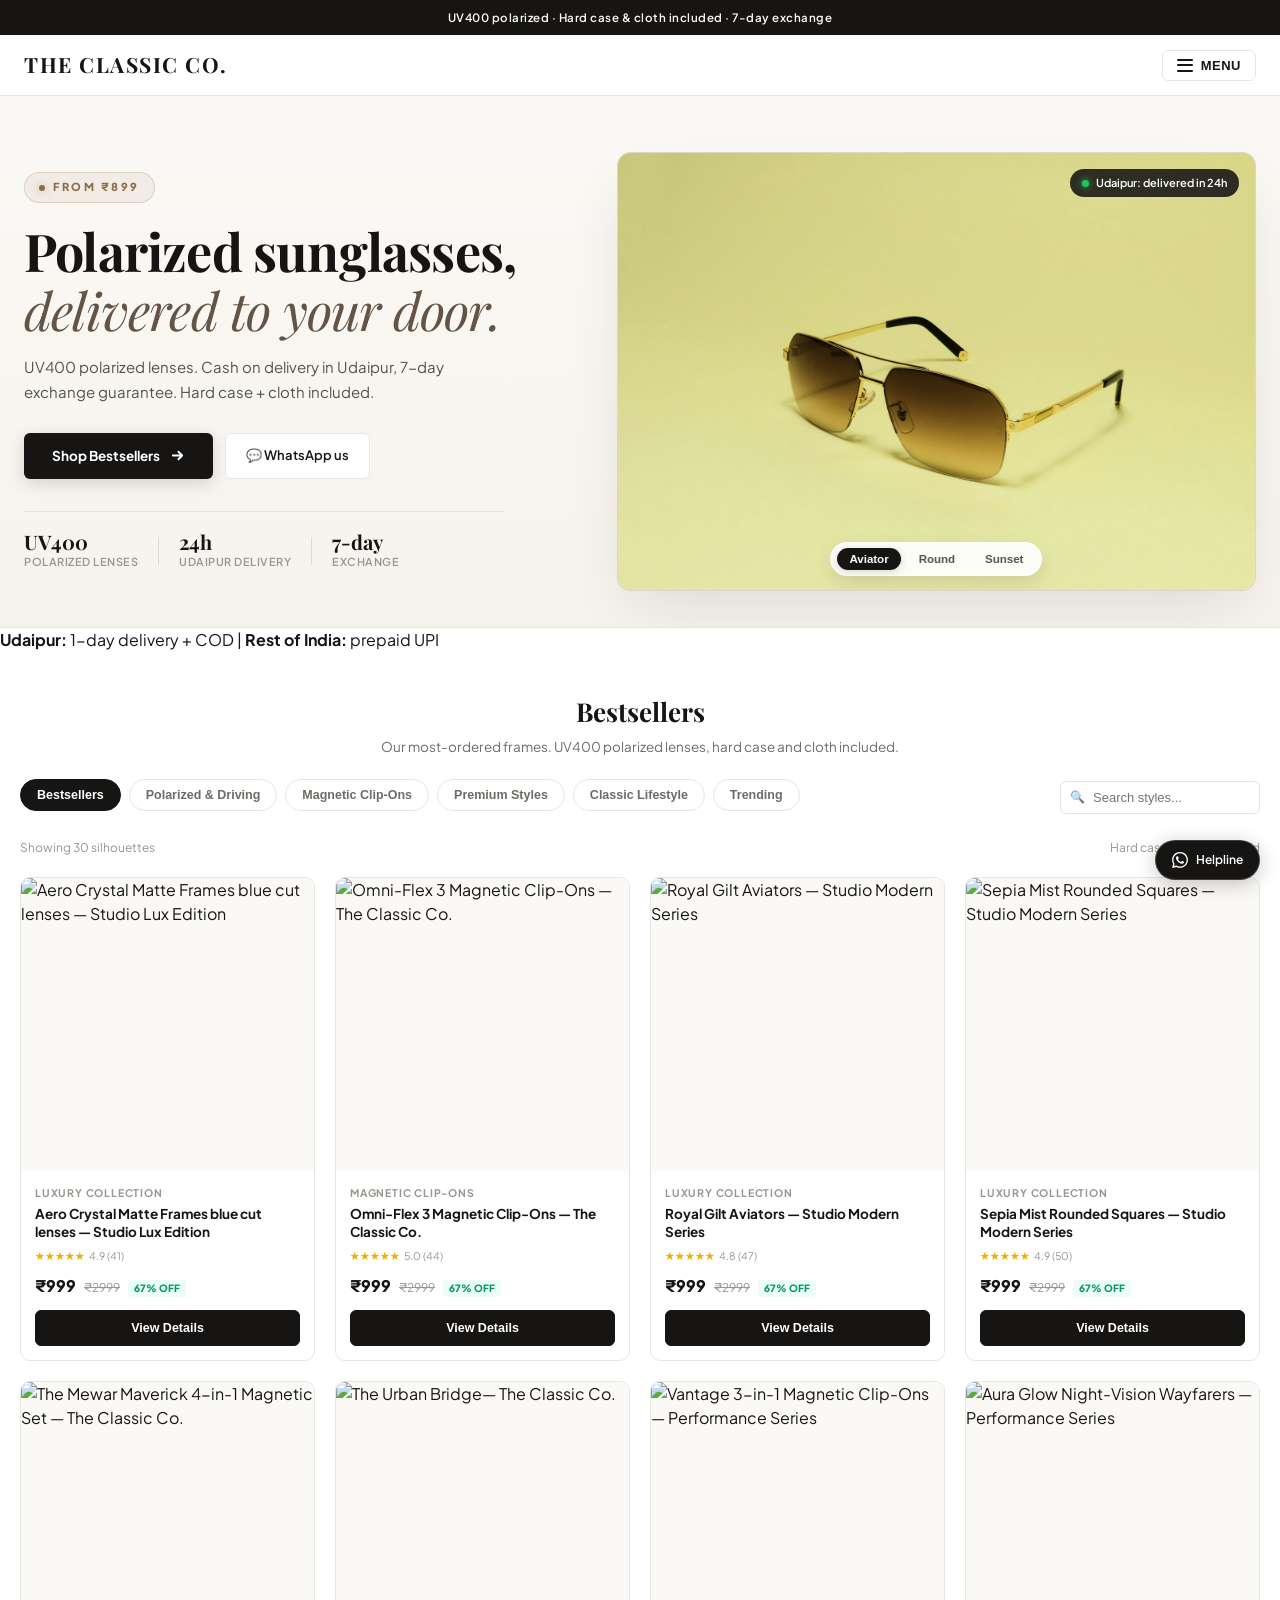
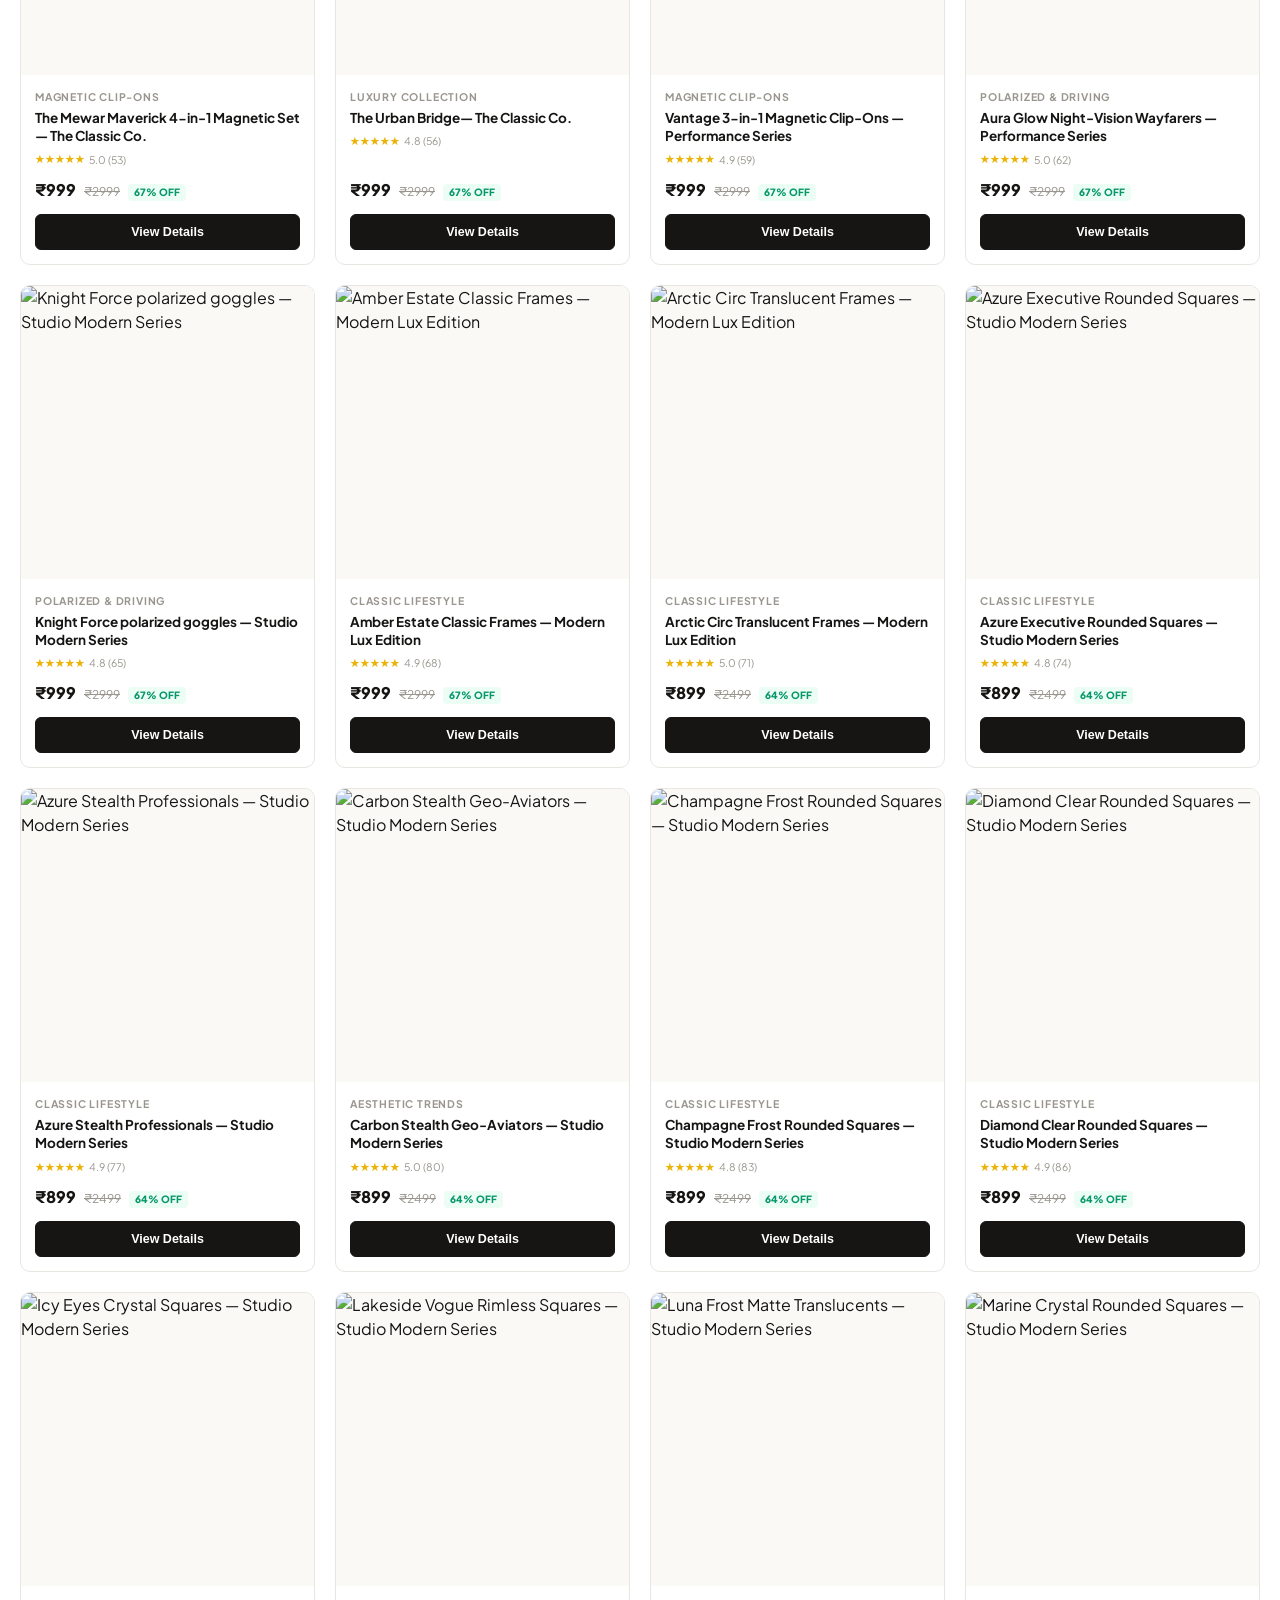
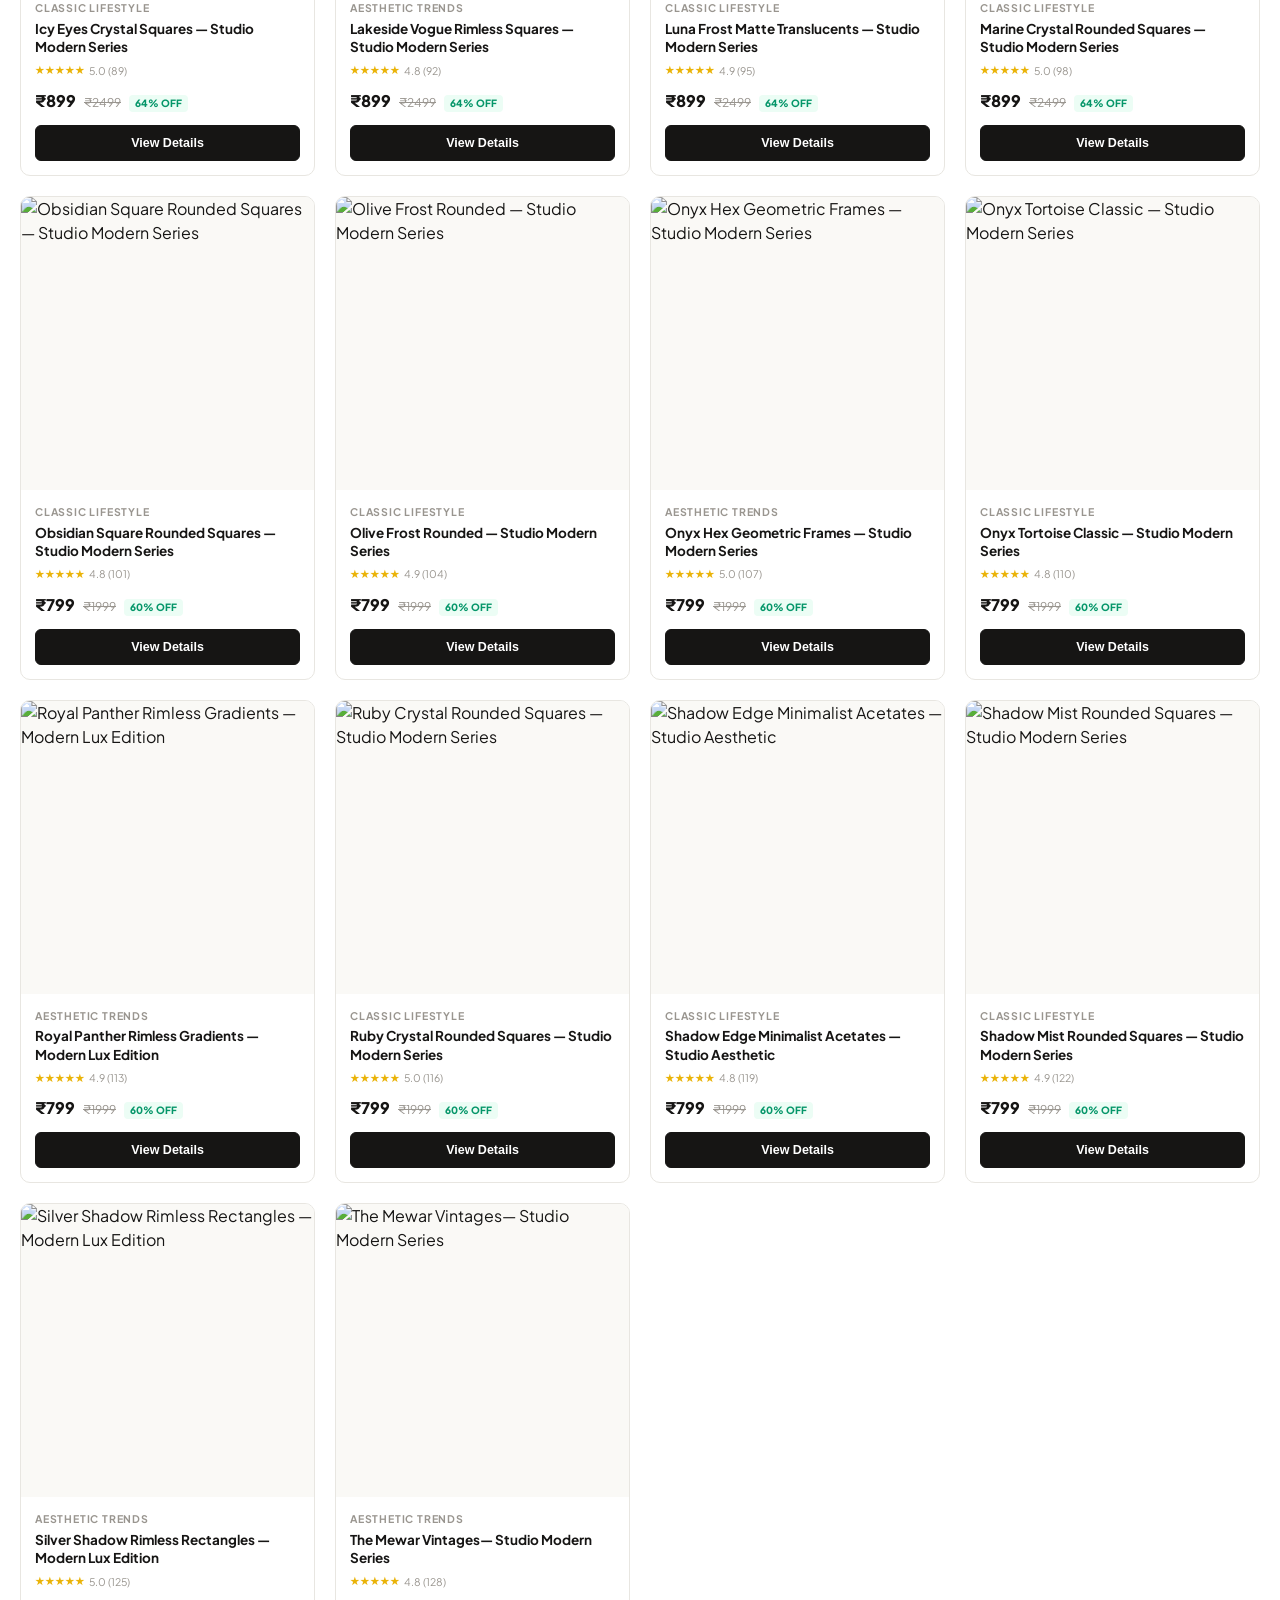
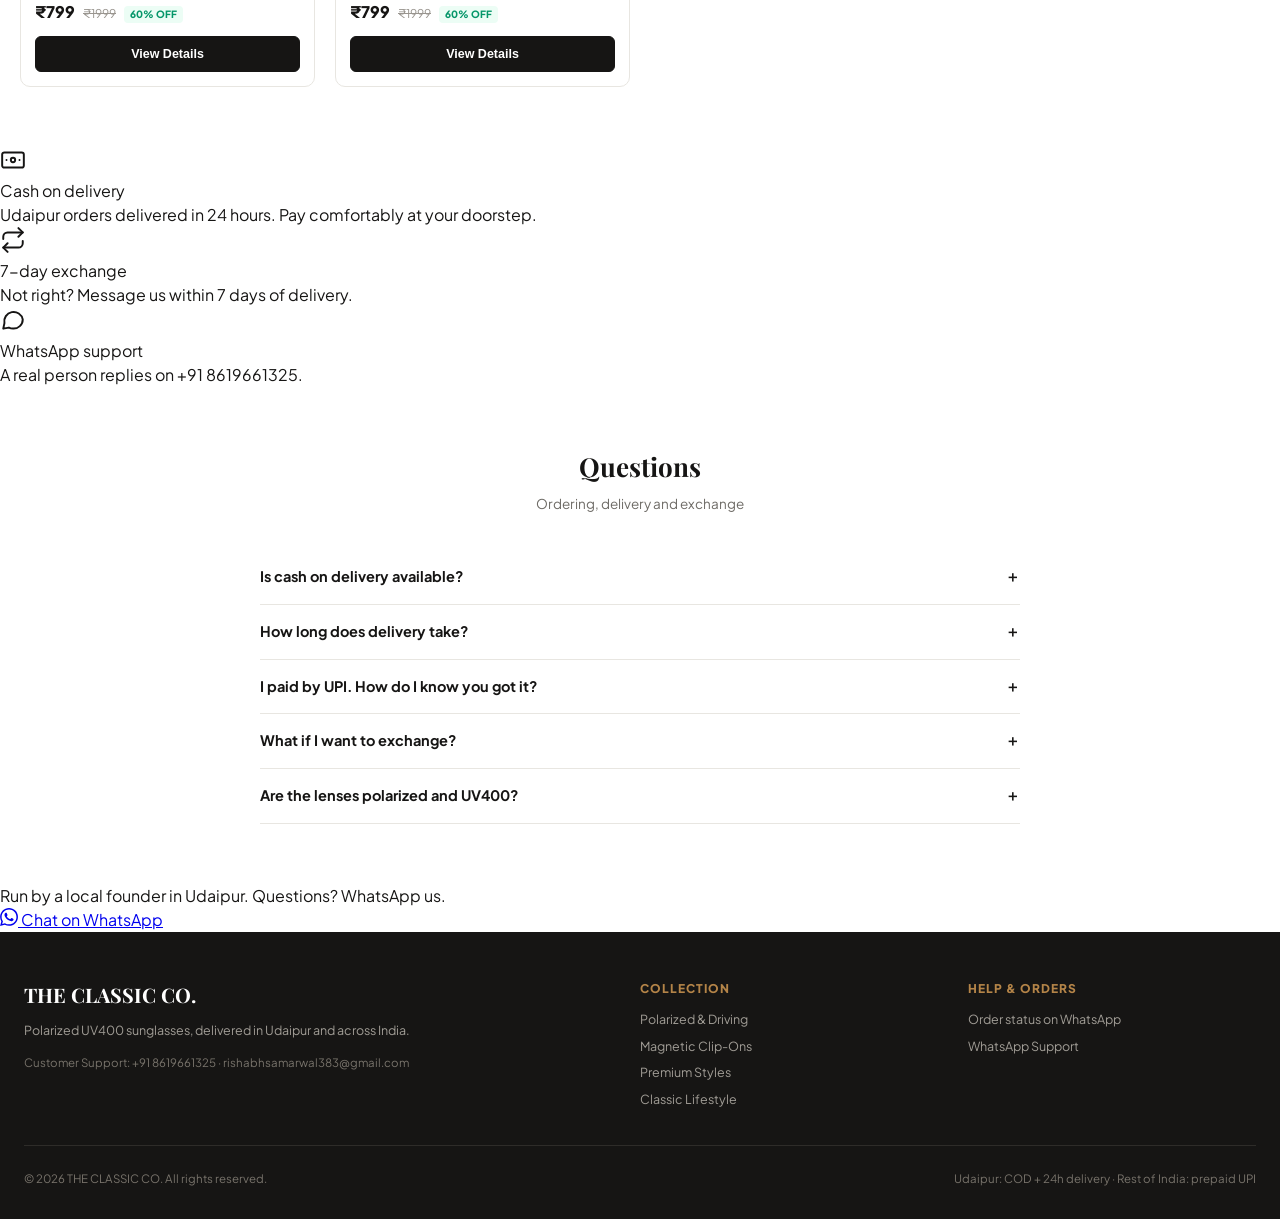
==== commit 05a56dfd: "🚀 Site update: Grounded pricing, local 24h COD & secure admin (index.html)" ====
--- a/index.html
+++ b/index.html
@@ -3,7 +3,8 @@
 <head>
   <meta charset="UTF-8">
   <meta name="viewport" content="width=device-width, initial-scale=1.0, maximum-scale=5.0, viewport-fit=cover">
-  <title>THE CLASSIC CO. — Contemporary Eyewear Studio</title>
+  <title>The Classic Co. | Polarized Sunglasses in Udaipur</title>
+  <meta name="description" content="UV400 polarized sunglasses from ₹899. Cash on delivery and 24-hour delivery in Udaipur, prepaid UPI across India. Hard case and cloth included.">
   
   <!-- PWA & Mobile Capabilities -->
   <link rel="manifest" href="manifest.json">
@@ -25,16 +26,14 @@
   <link href="https://fonts.googleapis.com/css2?family=Plus+Jakarta+Sans:wght@400;500;600;700;800&family=Playfair+Display:ital,wght@0,600;0,700;1,400&display=swap" rel="stylesheet">
   <script defer src="https://cdn.jsdelivr.net/npm/canvas-confetti@1.6.0/dist/confetti.browser.min.js"></script>
 
-  <!-- Dynamic Marketing Pixels & Tracking Loader (Configured via /admin) -->
+  <!-- Store config (IDs, prices, delivery rule) -->
+  <script src="js/products-data.js?v=20261005"></script>
+
+  <!-- Marketing pixels: IDs are set in js/products-data.js and load for every visitor -->
   <script>
     (function initMarketingPixels() {
       try {
-        var metaPixelId = localStorage.getItem('cc_meta_pixel_id') || "";
-        var ga4Id = localStorage.getItem('cc_ga4_id') || "";
-        var gtmId = localStorage.getItem('cc_gtm_id') || "";
-        var customHead = localStorage.getItem('cc_custom_head_code') || "";
-
-        if (metaPixelId) {
+        if (typeof META_PIXEL_ID !== 'undefined' && META_PIXEL_ID) {
           !function(f,b,e,v,n,t,s)
           {if(f.fbq)return;n=f.fbq=function(){n.callMethod?
           n.callMethod.apply(n,arguments):n.queue.push(arguments)};
@@ -43,56 +42,34 @@
           t.src=v;s=b.getElementsByTagName(e)[0];
           s.parentNode.insertBefore(t,s)}(window, document,'script',
           'https://connect.facebook.net/en_US/fbevents.js');
-          fbq('init', metaPixelId);
+          fbq('init', META_PIXEL_ID);
           fbq('track', 'PageView');
         }
-
-        if (ga4Id) {
+        if (typeof GA4_ID !== 'undefined' && GA4_ID) {
           var gaScript = document.createElement('script');
           gaScript.async = true;
-          gaScript.src = 'https://www.googletagmanager.com/gtag/js?id=' + encodeURIComponent(ga4Id);
+          gaScript.src = 'https://www.googletagmanager.com/gtag/js?id=' + encodeURIComponent(GA4_ID);
           document.head.appendChild(gaScript);
           window.dataLayer = window.dataLayer || [];
-          function gtag(){dataLayer.push(arguments);}
+          window.gtag = function(){ dataLayer.push(arguments); };
           gtag('js', new Date());
-          gtag('config', ga4Id);
-        }
-
-        if (gtmId) {
-          (function(w,d,s,l,i){w[l]=w[l]||[];w[l].push({'gtm.start':
-          new Date().getTime(),event:'gtm.js'});var f=d.getElementsByTagName(s)[0],
-          j=d.createElement(s),dl=l!='dataLayer'?'&l='+l:'';j.async=true;j.src=
-          'https://www.googletagmanager.com/gtm.js?id='+i+dl;f.parentNode.insertBefore(j,f);
-          })(window,document,'script','dataLayer',gtmId);
-        }
-
-        if (customHead) {
-          var div = document.createElement('div');
-          div.innerHTML = customHead;
-          Array.from(div.children).forEach(function(child) {
-            if (child.tagName === 'SCRIPT') {
-              var s = document.createElement('script');
-              if (child.src) s.src = child.src;
-              else s.text = child.innerHTML;
-              document.head.appendChild(s);
-            }
-          });
+          gtag('config', GA4_ID);
         }
       } catch(e) {}
     })();
   </script>
 
   <!-- Core Design & Mobile Stylesheets -->
-  <link rel="stylesheet" href="css/style.css">
-  <link rel="stylesheet" href="css/mobile.css">
+  <link rel="stylesheet" href="css/style.css?v=20261005">
+  <link rel="stylesheet" href="css/mobile.css?v=20261005">
 </head>
 <body>
 
   <!-- ========================================================================= -->
-  <!-- LUXURY SLIDE-OVER DRAWER (MENU, SHOPPING BAG & ORDER TRACKER) -->
-  <!-- ========================================================================= -->
-  <!-- ========================================================================= -->
-  <!-- LUXURY NAVIGATION DRAWER (PURE NAVIGATION & TRACKING) -->
+  <!-- MENU DRAWER -->
+  <!-- ========================================================================= -->
+  <!-- ========================================================================= -->
+  <!-- NAVIGATION DRAWER -->
   <!-- ========================================================================= -->
   <div class="drawer-overlay" id="menu-drawer" onclick="handleDrawerBackdropClick(event)">
     <div class="drawer-panel" onclick="event.stopPropagation()">
@@ -109,41 +86,23 @@
         <div>
           <div class="drawer-section-title">Collections</div>
           <ul class="drawer-nav-list">
-            <li><a href="javascript:void(0)" onclick="drawerFilterCategory('All')"><span>All Silhouettes</span><span style="font-size:12px; color:var(--text-light);">30</span></a></li>
-            <li><a href="javascript:void(0)" onclick="drawerFilterCategory('Polarized')"><span>Polarized &amp; Driving</span><span>→</span></a></li>
-            <li><a href="javascript:void(0)" onclick="drawerFilterCategory('Acetates')"><span>Studio Acetates</span><span>→</span></a></li>
-            <li><a href="javascript:void(0)" onclick="drawerFilterCategory('Magnetic')"><span>4-in-1 Magnetic Clip-Ons</span><span>→</span></a></li>
-            <li><a href="javascript:void(0)" onclick="drawerFilterCategory('Luxury')"><span>Luxury Collection</span><span>→</span></a></li>
-            <li><a href="javascript:void(0)" onclick="drawerFilterCategory('Lifestyle')"><span>Classic Lifestyle</span><span>→</span></a></li>
+            <li><a href="javascript:void(0)" onclick="drawerFilterCategory('All')"><span>Bestsellers</span><span>→</span></a></li>
+            <li><a href="javascript:void(0)" onclick="drawerFilterCategory('Polarized &amp; Driving')"><span>Polarized &amp; Driving</span><span>→</span></a></li>
+            <li><a href="javascript:void(0)" onclick="drawerFilterCategory('Magnetic Clip-Ons')"><span>Magnetic Clip-Ons</span><span>→</span></a></li>
+            <li><a href="javascript:void(0)" onclick="drawerFilterCategory('Premium Styles')"><span>Premium Styles</span><span>→</span></a></li>
+            <li><a href="javascript:void(0)" onclick="drawerFilterCategory('Classic Lifestyle')"><span>Classic Lifestyle</span><span>→</span></a></li>
+            <li><a href="javascript:void(0)" onclick="drawerFilterCategory('Trending')"><span>Trending</span><span>→</span></a></li>
           </ul>
         </div>
 
-        <!-- DELIVERY NOTIFICATIONS & APP INSTALL -->
-        <div style="border-top:1px solid var(--surface-border); padding-top:16px; margin-bottom:14px;">
-          <ul class="drawer-nav-list" style="font-size:13px;">
-            <li><a href="javascript:void(0)" onclick="closeMenuDrawer(); openNotificationModal();"><span>🔔 Live Delivery Alerts</span><span id="drawer-notif-status" style="font-size:11.5px; color:#16a34a; font-weight:700;">Enable</span></a></li>
-            <li id="drawer-install-li"><a href="javascript:void(0)" onclick="openPwaModal()"><span>📱 Install Web App</span><span style="font-size:11px; background:#f1f5f9; padding:2px 6px; border-radius:4px; font-weight:700;">1-Tap</span></a></li>
-          </ul>
-        </div>
-
-        <!-- TRACK ORDER -->
-        <div style="border-top:1px solid var(--surface-border); padding-top:18px;">
-          <div class="drawer-section-title">Track Order</div>
-          <div style="display:flex; gap:6px; margin-bottom:8px;">
-            <input type="text" id="drawer-track-input" class="form-input" placeholder="Enter Order ID" style="font-size:13px; padding:9px 12px;">
-            <button type="button" class="btn-submit-order" style="width:auto; padding:9px 16px; margin:0; font-size:12px;" onclick="handleDrawerTrackingSearch()">Search</button>
-          </div>
-          <div id="drawer-track-result" style="display:none; font-size:12px; background:var(--bg-warm); border:1px solid var(--surface-border); border-radius:4px; padding:10px; line-height:1.5;"></div>
-        </div>
-
-        <!-- SUPPORT & ADMIN -->
+        <!-- SUPPORT -->
         <div style="border-top:1px solid var(--surface-border); padding-top:18px; margin-top:auto;">
           <ul class="drawer-nav-list" style="font-size:12.5px;">
+            <li><a href="https://wa.me/918619661325?text=Hi%20The%20Classic%20Co!%20I%20want%20to%20check%20my%20order%20status." target="_blank" style="color:#059669;"><span>💬 Order status on WhatsApp</span><span>→</span></a></li>
             <li><a href="https://wa.me/918619661325" target="_blank" style="color:#059669;"><span>💬 WhatsApp Support</span><span>+91 8619661325</span></a></li>
-            <li><a href="/admin" target="_blank" style="color:var(--accent);"><span>🔒 Studio Admin &amp; CRM</span><span>Login</span></a></li>
           </ul>
           <div style="font-size:11px; color:var(--text-light); margin-top:12px; text-align:center;">
-            Express Shipping Across India · Cash on Delivery Available
+            Udaipur: 24h delivery + COD · Rest of India: prepaid UPI
           </div>
         </div>
 
@@ -154,7 +113,7 @@
 
   <!-- TOP ANNOUNCEMENT BAR -->
   <div class="announcement-bar">
-    <span>Complimentary Express Shipping Across India · Cash on Delivery Available</span>
+    <span>UV400 polarized · Hard case &amp; cloth included · 7-day exchange</span>
   </div>
 
   <!-- HEADER -->
@@ -162,18 +121,6 @@
     <a href="#" class="brand-logo">THE CLASSIC CO.</a>
 
     <div class="header-tools">
-      <button type="button" class="header-action-btn" id="btn-header-notif" onclick="openNotificationModal()" aria-label="Delivery Alerts" title="Order & Delivery Alerts">
-        <svg width="16" height="16" viewBox="0 0 24 24" fill="none" stroke="currentColor" stroke-width="2" stroke-linecap="round" stroke-linejoin="round">
-          <path d="M18 8A6 6 0 0 0 6 8c0 7-3 9-3 9h18s-3-2-3-9"></path>
-          <path d="M13.73 21a2 2 0 0 1-3.46 0"></path>
-        </svg>
-        <span class="notif-pulse-dot" id="notif-header-dot"></span>
-      </button>
-
-      <button type="button" class="header-install-chip" id="btn-header-install" onclick="openPwaModal()" aria-label="Install App">
-        <span>📲 Install</span>
-      </button>
-
       <button class="hamburger-btn" onclick="openMenuDrawer()" aria-label="Open Navigation">
         <div class="hamburger-icon">
           <span></span>
@@ -185,147 +132,115 @@
     </div>
   </header>
 
-  <!-- HERO SECTION (SHOPIFY DTC MINIMAL STYLE) -->
-  <!-- ========================================================================= -->
-  <!-- HIGH-FASHION EDITORIAL HERO SHOWCASE (THE CLASSIC CO. PRIVATE ARCHIVE) -->
-  <!-- ========================================================================= -->
+  <!-- HERO -->
   <section class="hero-editorial">
     <div class="hero-editorial-grid">
-      
-      <!-- EDITORIAL COPY -->
+
       <div class="hero-text-col">
         <div class="hero-edition-badge">
           <span class="hero-edition-dot"></span>
-          <span>HAUTE OPTICS · PRIVATE ARCHIVE 2026</span>
-        </div>
-        
+          <span>FROM ₹899</span>
+        </div>
+
         <h1 class="hero-main-title">
-          Architectural Eyewear.<br>
-          <span class="hero-title-accent">Crafted for Distinction.</span>
+          Polarized sunglasses,<br>
+          <span class="hero-title-accent">delivered to your door.</span>
         </h1>
-        
+
         <p class="hero-sub-title">
-          Precision-engineered TAC polarized silhouettes crafted in limited batch runs. Hand-finished Italian acetates and aerospace metals, delivered with complimentary express shipping and Cash on Delivery across India.
+          UV400 polarized lenses. Cash on delivery in Udaipur, 7-day exchange guarantee. Hard case + cloth included.
         </p>
-        
+
         <div class="hero-actions-group">
           <a href="#collection" class="btn-hero-explore">
-            <span>Explore 30 Silhouettes</span>
+            <span>Shop Bestsellers</span>
             <svg width="15" height="15" viewBox="0 0 16 16" fill="none" stroke="currentColor" stroke-width="2" stroke-linecap="round" stroke-linejoin="round"><path d="M3 8h10M9 4l4 4-4 4"/></svg>
           </a>
-          <a href="https://wa.me/918619661325?text=Hi%2C%20I%20would%20like%20to%20inquire%20about%20The%20Classic%20Co.%20luxury%20collection" target="_blank" class="btn-hero-concierge">
-            <span>💬 Concierge VIP</span>
+          <a href="https://wa.me/918619661325?text=Hi%2C%20I%20would%20like%20to%20know%20more%20about%20The%20Classic%20Co.%20sunglasses" target="_blank" class="btn-hero-concierge">
+            <span>💬 WhatsApp us</span>
           </a>
         </div>
 
         <div class="hero-metrics-strip">
           <div class="hero-metric-item">
-            <span class="metric-num">30</span>
-            <span class="metric-lbl">Proprietary Silhouettes</span>
+            <span class="metric-num">UV400</span>
+            <span class="metric-lbl">Polarized lenses</span>
           </div>
           <div class="hero-metric-divider"></div>
           <div class="hero-metric-item">
-            <span class="metric-num">100%</span>
-            <span class="metric-lbl">UV400 TAC Polarized</span>
+            <span class="metric-num">24h</span>
+            <span class="metric-lbl">Udaipur delivery</span>
           </div>
           <div class="hero-metric-divider"></div>
           <div class="hero-metric-item">
-            <span class="metric-num">₹999</span>
-            <span class="metric-lbl">COD Pan-India</span>
-          </div>
-        </div>
-      </div>
-
-      <!-- EDITORIAL VISUAL SHOWCASE -->
+            <span class="metric-num">7-day</span>
+            <span class="metric-lbl">Exchange</span>
+          </div>
+        </div>
+      </div>
+
       <div class="hero-visual-col">
         <div class="hero-visual-stage">
-          <img src="hero_luxury_aviator.jpg" alt="The Classic Co. Luxury Polarized Sunglasses" class="hero-luxury-image" id="hero-main-photo">
-          
-          <!-- FLOATING EDITORIAL SPECS BADGE -->
-          <div class="hero-floating-seal">
-            <div class="seal-icon">✦</div>
-            <div class="seal-text">
-              <span class="seal-title">ARCHIVE SELECTION</span>
-              <span class="seal-sub" id="hero-seal-sub">24K Gilt · TAC Polarized</span>
-            </div>
-          </div>
-
-          <!-- FLOATING DELIVERY CHIP -->
+          <img src="hero_luxury_aviator.jpg" alt="The Classic Co. polarized sunglasses" class="hero-luxury-image" id="hero-main-photo">
+
           <div class="hero-delivery-chip">
             <span class="delivery-pulse"></span>
-            <span>Pan-India 48h Express Dispatch</span>
-          </div>
-
-          <!-- EDITORIAL LOOKBOOK SWITCHER -->
+            <span>Udaipur: delivered in 24h</span>
+          </div>
+
           <div class="hero-switcher-bar">
-            <button type="button" class="hero-pill-thumb active" onclick="switchHeroPhoto('hero_luxury_aviator.jpg', this, '24K Gilt · TAC Polarized')">
-              <span>01 Gilt Aviator</span>
-            </button>
-            <button type="button" class="hero-pill-thumb" onclick="switchHeroPhoto('hero_luxury_round.jpg', this, 'Studio Round · Carrara Marble')">
-              <span>02 Studio Round</span>
-            </button>
-            <button type="button" class="hero-pill-thumb" onclick="switchHeroPhoto('hero_luxury_riviera.jpg', this, 'Riviera Acetate · Amber UV400')">
-              <span>03 Riviera Sunset</span>
-            </button>
-          </div>
-        </div>
-      </div>
-
-    </div>
-
-    <!-- EDITORIAL TRUST STRIP -->
-    <div class="hero-editorial-trust">
-      <div class="trust-pill-item">
-        <svg width="15" height="15" viewBox="0 0 24 24" fill="none" stroke="currentColor" stroke-width="2"><path d="M12 22s8-4 8-10V5l-8-3-8 3v7c0 6 8 10 8 10z"/></svg>
-        <span>TAC 1.1mm UV400 Polarized</span>
-      </div>
-      <div class="trust-pill-item">
-        <svg width="15" height="15" viewBox="0 0 24 24" fill="none" stroke="currentColor" stroke-width="2"><circle cx="12" cy="12" r="10"/><path d="m9 12 2 2 4-4"/></svg>
-        <span>Handcrafted Italian Acetates</span>
-      </div>
-      <div class="trust-pill-item">
-        <svg width="15" height="15" viewBox="0 0 24 24" fill="none" stroke="currentColor" stroke-width="2"><rect x="1" y="3" width="15" height="13"/><polygon points="16 8 20 8 23 11 23 16 16 16 16 8"/><circle cx="5.5" cy="18.5" r="2.5"/><circle cx="18.5" cy="18.5" r="2.5"/></svg>
-        <span>Complimentary Pan-India Shipping</span>
-      </div>
-      <div class="trust-pill-item">
-        <svg width="15" height="15" viewBox="0 0 24 24" fill="none" stroke="currentColor" stroke-width="2"><path d="M12 1v22M17 5H9.5a3.5 3.5 0 0 0 0 7h5a3.5 3.5 0 0 1 0 7H6"/></svg>
-        <span>Cash on Delivery Available</span>
-      </div>
+            <button type="button" class="hero-pill-thumb active" onclick="switchHeroPhoto('hero_luxury_aviator.jpg', this)">
+              <span>Aviator</span>
+            </button>
+            <button type="button" class="hero-pill-thumb" onclick="switchHeroPhoto('hero_luxury_round.jpg', this)">
+              <span>Round</span>
+            </button>
+            <button type="button" class="hero-pill-thumb" onclick="switchHeroPhoto('hero_luxury_riviera.jpg', this)">
+              <span>Sunset</span>
+            </button>
+          </div>
+        </div>
+      </div>
+
     </div>
   </section>
+
+  <!-- DELIVERY STRIP -->
+  <div class="delivery-strip">
+    <span><strong>Udaipur:</strong> 1-day delivery + COD</span>
+    <span class="delivery-strip-sep">|</span>
+    <span><strong>Rest of India:</strong> prepaid UPI</span>
+  </div>
 
   <!-- MAIN CATALOG SECTION -->
   <main class="catalog-section" id="collection">
     
-    <!-- CATEGORY TABS & CONTROLS -->
+    <div class="catalog-head">
+      <h2 class="section-title" id="catalog-heading" style="margin-bottom:6px;">Bestsellers</h2>
+      <div class="section-sub" id="catalog-sub" style="margin-bottom:22px;">Our most-ordered frames. UV400 polarized lenses, hard case and cloth included.</div>
+    </div>
+
     <div class="filter-bar">
       <div class="pill-tabs">
-        <button class="pill-tab active" onclick="filterCategory('All', this)">All Silhouettes (30)</button>
-        <button class="pill-tab" onclick="filterCategory('Polarized', this)">Polarized &amp; Driving</button>
-        <button class="pill-tab" onclick="filterCategory('Acetates', this)">Studio Acetates</button>
-        <button class="pill-tab" onclick="filterCategory('Magnetic', this)">4-in-1 Magnetic Clip-Ons</button>
-        <button class="pill-tab" onclick="filterCategory('Luxury', this)">Luxury Collection</button>
-        <button class="pill-tab" onclick="filterCategory('Lifestyle', this)">Classic Lifestyle</button>
+        <button class="pill-tab active" data-cat="All" onclick="filterCategory('All', this)">Bestsellers</button>
+        <button class="pill-tab" data-cat="Polarized &amp; Driving" onclick="filterCategory('Polarized &amp; Driving', this)">Polarized &amp; Driving</button>
+        <button class="pill-tab" data-cat="Magnetic Clip-Ons" onclick="filterCategory('Magnetic Clip-Ons', this)">Magnetic Clip-Ons</button>
+        <button class="pill-tab" data-cat="Premium Styles" onclick="filterCategory('Premium Styles', this)">Premium Styles</button>
+        <button class="pill-tab" data-cat="Classic Lifestyle" onclick="filterCategory('Classic Lifestyle', this)">Classic Lifestyle</button>
+        <button class="pill-tab" data-cat="Trending" onclick="filterCategory('Trending', this)">Trending</button>
       </div>
 
       <div class="filter-tools">
         <div class="search-box">
           <span class="search-icon">🔍</span>
-          <input type="text" class="search-input" id="search-input" placeholder="Search frames..." oninput="handleSearch(this.value)">
-        </div>
-
-        <select class="sort-dropdown" id="sort-select" onchange="handleSort(this.value)">
-          <option value="featured">Featured</option>
-          <option value="price-low">Price: Low to High</option>
-          <option value="price-high">Price: High to Low</option>
-          <option value="popular">Bestsellers</option>
-        </select>
+          <input type="text" class="search-input" id="search-input" placeholder="Search styles..." oninput="handleSearch(this.value)">
+        </div>
       </div>
     </div>
 
     <div class="count-status">
-      <span id="results-count-text">Showing 30 silhouettes</span>
-      <span>100% UV400 Polarized Certified</span>
+      <span id="results-count-text">Showing styles</span>
+      <span>Hard case + cloth included</span>
     </div>
 
     <!-- PRODUCTS GRID -->
@@ -334,105 +249,96 @@
     </div>
   </main>
 
-  <!-- VERIFIED CUSTOMER REVIEWS (PAN-INDIA) -->
-  <section class="reviews-section">
-    <div class="section-title">Verified Customer Reviews</div>
-    <div class="section-sub">Trusted by thousands across India for daily clarity &amp; architectural design</div>
-
-    <div class="reviews-grid">
-      <div class="review-card">
-        <div class="review-stars">★★★★★</div>
-        <div class="review-text">"Optical clarity on the polarized lenses is on par with ₹4,000 designer brands. COD delivery arrived in 2 days in Mumbai. Very impressed with the build."</div>
-        <div class="review-author">
-          <div class="review-avatar">RM</div>
-          <div>
-            <div class="review-name">Rohit M.</div>
-            <div class="review-city">Mumbai, Maharashtra</div>
-          </div>
-        </div>
-      </div>
-
-      <div class="review-card">
-        <div class="review-stars">★★★★★</div>
-        <div class="review-text">"The magnetic clip-ons are game changers for driving and screen work. Magnets snap firmly even on bumpy bike rides. Hard case quality is stellar."</div>
-        <div class="review-author">
-          <div class="review-avatar">AS</div>
-          <div>
-            <div class="review-name">Aditya S.</div>
-            <div class="review-city">New Delhi</div>
-          </div>
-        </div>
-      </div>
-
-      <div class="review-card">
-        <div class="review-stars">★★★★★</div>
-        <div class="review-text">"Minimalist aesthetic and very lightweight. No nose pad pressure even after 8 hours of continuous wear. The acetate finish looks high-end."</div>
-        <div class="review-author">
-          <div class="review-avatar">PN</div>
-          <div>
-            <div class="review-name">Priya N.</div>
-            <div class="review-city">Bangalore, Karnataka</div>
-          </div>
-        </div>
-      </div>
-
-      <div class="review-card">
-        <div class="review-stars">★★★★★</div>
-        <div class="review-text">"Cash on Delivery made the purchase completely risk-free. Official tax invoice arrived on my email immediately after ordering. Will buy again."</div>
-        <div class="review-author">
-          <div class="review-avatar">VK</div>
-          <div>
-            <div class="review-name">Varun K.</div>
-            <div class="review-city">Jaipur, Rajasthan</div>
-          </div>
-        </div>
+  <!-- TRUST ROW -->
+  <section class="trust-row-section">
+    <div class="trust-row">
+      <div class="trust-item">
+        <div class="trust-icon">
+          <svg width="26" height="26" viewBox="0 0 24 24" fill="none" stroke="currentColor" stroke-width="1.8" stroke-linecap="round" stroke-linejoin="round"><rect x="2" y="5" width="20" height="14" rx="2"/><circle cx="12" cy="12" r="2"/><path d="M6 12h.01M18 12h.01"/></svg>
+        </div>
+        <div class="trust-title">Cash on delivery</div>
+        <div class="trust-text">Udaipur orders delivered in 24 hours. Pay comfortably at your doorstep.</div>
+      </div>
+      <div class="trust-item">
+        <div class="trust-icon">
+          <svg width="26" height="26" viewBox="0 0 24 24" fill="none" stroke="currentColor" stroke-width="1.8" stroke-linecap="round" stroke-linejoin="round"><polyline points="17 1 21 5 17 9"/><path d="M3 11V9a4 4 0 0 1 4-4h14"/><polyline points="7 23 3 19 7 15"/><path d="M21 13v2a4 4 0 0 1-4 4H3"/></svg>
+        </div>
+        <div class="trust-title">7-day exchange</div>
+        <div class="trust-text">Not right? Message us within 7 days of delivery.</div>
+      </div>
+      <div class="trust-item">
+        <div class="trust-icon">
+          <svg width="26" height="26" viewBox="0 0 24 24" fill="none" stroke="currentColor" stroke-width="1.8" stroke-linecap="round" stroke-linejoin="round"><path d="M21 11.5a8.4 8.4 0 0 1-9 8.4 8.5 8.5 0 0 1-3.8-.9L3 20l1.1-5.1A8.4 8.4 0 1 1 21 11.5z"/></svg>
+        </div>
+        <div class="trust-title">WhatsApp support</div>
+        <div class="trust-text">A real person replies on +91 8619661325.</div>
       </div>
     </div>
   </section>
 
   <!-- FAQ SECTION -->
   <section class="faq-section">
-    <div class="section-title">Frequently Asked Questions</div>
-    <div class="section-sub">Helpful answers regarding ordering, shipping, and delivery across India</div>
+    <div class="section-title">Questions</div>
+    <div class="section-sub">Ordering, delivery and exchange</div>
 
     <div class="faq-item">
       <div class="faq-q" onclick="toggleFaq(this)">
-        <span>How does Cash on Delivery (COD) work?</span>
+        <span>Is cash on delivery available?</span>
         <span>＋</span>
       </div>
       <div class="faq-a">
-        You simply enter your shipping address at checkout without paying in advance. Pay cash to the courier delivery agent when your parcel arrives safely at your doorstep!
+        Yes, in Udaipur (pincodes starting with 313). Your sunglasses are delivered within 24 hours via Cash on Delivery. Outside Udaipur we accept prepaid UPI.
       </div>
     </div>
 
     <div class="faq-item">
       <div class="faq-q" onclick="toggleFaq(this)">
-        <span>What is the estimated delivery time?</span>
+        <span>How long does delivery take?</span>
         <span>＋</span>
       </div>
       <div class="faq-a">
-        All orders are dispatched from our central studio within 24 hours. Express courier delivery takes 2 to 4 business days across India.
+        Udaipur: within 24 hours. Other cities: ships in 2-4 business days after your UPI payment is confirmed.
       </div>
     </div>
 
     <div class="faq-item">
       <div class="faq-q" onclick="toggleFaq(this)">
-        <span>What if the product gets damaged during shipping?</span>
+        <span>I paid by UPI. How do I know you got it?</span>
+        <span>＋</span>
       </div>
       <div class="faq-a">
-        All parcels are packed securely in a protective hard case. In the rare event of transit damage, please share an unboxing video with our WhatsApp helpline (+91 8619661325) within 24 hours of delivery for immediate assistance.
+        After you pay, tap the button on the payment screen. We check the payment ourselves and confirm your order on WhatsApp. Sending a screenshot of the payment makes it quicker.
       </div>
     </div>
 
     <div class="faq-item">
       <div class="faq-q" onclick="toggleFaq(this)">
-        <span>Are all lenses 100% polarized &amp; UV400 protected?</span>
+        <span>What if I want to exchange?</span>
         <span>＋</span>
       </div>
       <div class="faq-a">
-        Yes! Every frame features 9-layer TAC polarized lenses blocking 100% of UVA/UVB rays. Every order comes with a complimentary Polarization Test Card so you can verify it yourself.
-      </div>
-    </div>
+        Message us on WhatsApp (+91 8619661325) within 7 days of delivery and we will sort out an exchange.
+      </div>
+    </div>
+
+    <div class="faq-item">
+      <div class="faq-q" onclick="toggleFaq(this)">
+        <span>Are the lenses polarized and UV400?</span>
+        <span>＋</span>
+      </div>
+      <div class="faq-a">
+        Yes. The lenses are polarized with UV400 protection. Every pair comes with a hard case and a cleaning cloth.
+      </div>
+    </div>
+  </section>
+
+  <!-- FOUNDER LINE -->
+  <section class="founder-section">
+    <p>Run by a local founder in Udaipur. Questions? WhatsApp us.</p>
+    <a href="https://wa.me/918619661325?text=Hi%20The%20Classic%20Co!%20I%20have%20a%20question." target="_blank" class="founder-wa-btn">
+      <svg viewBox="0 0 24 24" width="18" height="18" fill="currentColor"><path d="M.057 24l1.687-6.163c-1.041-1.804-1.588-3.849-1.587-5.946.003-6.556 5.338-11.891 11.893-11.891 3.181.001 6.167 1.24 8.413 3.488 2.245 2.248 3.481 5.236 3.48 8.414-.003 6.557-5.338 11.892-11.893 11.892-1.99-.001-3.951-.5-5.688-1.448l-6.305 1.654zm6.597-3.807c1.676.995 3.276 1.591 5.392 1.592 5.448 0 9.886-4.434 9.889-9.885.002-5.462-4.415-9.89-9.881-9.892-5.452 0-9.887 4.434-9.889 9.884-.001 2.225.651 3.891 1.746 5.634l-.999 3.648 3.742-.981zm11.387-5.464c-.074-.124-.272-.198-.57-.347-.297-.149-1.758-.868-2.031-.967-.272-.099-.47-.149-.669.149-.198.297-.768.967-.941 1.165-.173.198-.347.223-.644.074-.297-.149-1.255-.462-2.39-1.475-.883-.788-1.48-1.761-1.653-2.059-.173-.297-.018-.458.13-.606.134-.133.297-.347.446-.521.151-.172.2-.296.3-.495.099-.198.05-.372-.025-.521-.075-.148-.669-1.611-.916-2.206-.242-.579-.487-.501-.669-.51l-.57-.01c-.198 0-.52.074-.792.372s-1.04 1.016-1.04 2.479 1.065 2.876 1.213 3.074c.149.198 2.095 3.2 5.076 4.487.709.306 1.263.489 1.694.626.712.226 1.36.194 1.872.118.571-.085 1.758-.719 2.006-1.413.248-.695.248-1.29.173-1.414z"/></svg>
+      <span>Chat on WhatsApp</span>
+    </a>
   </section>
 
   <!-- FOOTER -->
@@ -441,7 +347,7 @@
       <div>
         <div class="footer-brand">THE CLASSIC CO.</div>
         <p style="color:#a19d96; max-width:400px; line-height:1.6; margin-bottom:14px;">
-          Architectural Eyewear Studio crafting timeless silhouettes engineered for daily comfort and UV400 protection.
+          Polarized UV400 sunglasses, delivered in Udaipur and across India.
         </p>
         <p style="color:#78736b; font-size:11.5px;">
           Customer Support: +91 8619661325 · rishabhsamarwal383@gmail.com
@@ -451,26 +357,25 @@
       <div class="footer-col">
         <h4>Collection</h4>
         <ul>
-          <li><a href="javascript:void(0)" onclick="filterCategory('Polarized')">Polarized &amp; Driving</a></li>
-          <li><a href="javascript:void(0)" onclick="filterCategory('Acetates')">Studio Acetates</a></li>
-          <li><a href="javascript:void(0)" onclick="filterCategory('Magnetic')">4-in-1 Magnetic Clip-Ons</a></li>
-          <li><a href="javascript:void(0)" onclick="filterCategory('Luxury')">Luxury Collection</a></li>
+          <li><a href="javascript:void(0)" onclick="filterCategory('Polarized &amp; Driving')">Polarized &amp; Driving</a></li>
+          <li><a href="javascript:void(0)" onclick="filterCategory('Magnetic Clip-Ons')">Magnetic Clip-Ons</a></li>
+          <li><a href="javascript:void(0)" onclick="filterCategory('Premium Styles')">Premium Styles</a></li>
+          <li><a href="javascript:void(0)" onclick="filterCategory('Classic Lifestyle')">Classic Lifestyle</a></li>
         </ul>
       </div>
 
       <div class="footer-col">
         <h4>Help &amp; Orders</h4>
         <ul>
-          <li><a href="javascript:void(0)" onclick="openTrackerModal()">Track Your Order</a></li>
-          <li><a href="https://wa.me/918619661325" target="_blank">WhatsApp Helpline</a></li>
-          <li><a href="/admin" target="_blank" style="color:var(--accent);">🔒 Studio Admin &amp; CRM</a></li>
+          <li><a href="https://wa.me/918619661325?text=Hi%20The%20Classic%20Co!%20I%20want%20to%20check%20my%20order%20status." target="_blank">Order status on WhatsApp</a></li>
+          <li><a href="https://wa.me/918619661325" target="_blank">WhatsApp Support</a></li>
         </ul>
       </div>
     </div>
 
     <div class="footer-bottom">
       <div>© 2026 THE CLASSIC CO. All rights reserved.</div>
-      <div>Designed with clean architectural precision · Cash on Delivery across India</div>
+      <div>Udaipur: COD + 24h delivery · Rest of India: prepaid UPI</div>
     </div>
   </footer>
 
@@ -483,7 +388,7 @@
   </a>
 
   <!-- ========================================================================= -->
-  <!-- MODAL 1: SHOPIFY EXPRESS CHECKOUT -->
+  <!-- MODAL 1: CHECKOUT -->
   <!-- ========================================================================= -->
   
   <!-- ========================================================================= -->
@@ -521,32 +426,26 @@
           <h2 style="font-size:22px; font-weight:700; line-height:1.25; margin-bottom:8px; font-family:'Playfair Display', serif;" id="detail-title">
             Product Title
           </h2>
-          <div style="font-size:12px; color:#eab308; margin-bottom:14px;" id="detail-rating">
-            ★★★★★ <span style="color:var(--text-light);" id="detail-review-count">(42 Reviews)</span>
-          </div>
-
-          <div style="display:flex; align-items:baseline; gap:10px; margin-bottom:16px;">
-            <span style="font-size:24px; font-weight:800; color:#161514;" id="detail-price">₹899</span>
-            <span style="font-size:14px; color:var(--text-light); text-decoration:line-through;" id="detail-compare">₹1,999</span>
-            <span class="price-save" id="detail-discount">55% OFF</span>
-          </div>
+          <div style="display:flex; align-items:baseline; gap:10px; margin:6px 0 4px;">
+            <span style="font-size:26px; font-weight:800; color:#161514;" id="detail-price">₹899</span>
+          </div>
+          <div style="font-size:13px; color:#15803d; font-weight:700; margin-bottom:16px;" id="detail-upi">₹799 if you pay by UPI</div>
 
           <div style="display:flex; flex-wrap:wrap; gap:8px; margin-bottom:20px;">
-            <span class="spec-badge-chip">📦 Hard Case &amp; Cloth Included</span>
-            <span class="spec-badge-chip">🚚 Free Express Delivery</span>
-          </div>
-
-          <div style="display:grid; grid-template-columns: 1fr 1fr; gap:10px; margin-top:4px;">
-            <button type="button" class="btn-card-action" style="padding:14px; font-size:13.5px; font-weight:700; background:#ffffff; border:1.5px solid #161514; color:#161514; border-radius:6px; cursor:pointer;" onclick="addToCartFromDetail()">
-              🛍️ Add to Cart
-            </button>
-            <button type="button" class="btn-submit-order" style="padding:14px; font-size:13.5px; margin:0;" onclick="orderProductFromDetail()">
-              ⚡ Order Now
+            <span class="spec-badge-chip">🕶️ UV400 polarized</span>
+            <span class="spec-badge-chip">📦 Hard case &amp; cloth included</span>
+            <span class="spec-badge-chip">🔁 7-day exchange</span>
+          </div>
+
+          <div style="display:block; margin-top:4px;">
+            <button type="button" class="btn-submit-order" style="padding:14px; font-size:14px; margin:0;" onclick="orderProductFromDetail()">
+              Order Now
             </button>
           </div>
 
           <div style="font-size:11.5px; color:var(--text-muted); margin-top:14px; line-height:1.5;">
-            Cash on Delivery &amp; UPI accepted at checkout. Dispatched within 24 hours.
+            Udaipur: delivered within 24 hours with Cash on Delivery.<br>
+            Rest of India: prepaid UPI, ships in 2-4 business days.
           </div>
         </div>
       </div>
@@ -564,7 +463,7 @@
       <!-- STEP 1: ORDER DETAILS FORM -->
       <div id="checkout-step-1">
         <div style="font-size:11px; font-weight:800; letter-spacing:1.5px; text-transform:uppercase; color:var(--accent); margin-bottom:4px;">
-          EXPRESS CHECKOUT
+          CHECKOUT
         </div>
         <h3 style="font-size:18px; font-weight:700; margin-bottom:14px; font-family:'Playfair Display', serif;">
           Complete Your Order
@@ -579,7 +478,7 @@
           </div>
           <div style="text-align:right;">
             <div style="font-size:15px; font-weight:800;" id="check-item-price">₹899</div>
-            <div style="font-size:10px; color:var(--green); font-weight:700;">FREE SHIPPING</div>
+            <div style="font-size:10px; color:var(--green); font-weight:700;">FREE DELIVERY</div>
           </div>
         </div>
 
@@ -597,18 +496,10 @@
             <div class="field-error-msg" id="err-phone">Valid 10-digit number required.</div>
           </div>
           <div class="form-group">
-            <label class="form-label" for="inp-email">Email ID *</label>
+            <label class="form-label" for="inp-email">Email (optional)</label>
             <input type="email" id="inp-email" name="email" autocomplete="email" class="form-input" placeholder="rahul@gmail.com" oninput="clearError('inp-email', 'err-email')">
-            <div class="field-error-msg" id="err-email">Valid email required for invoice.</div>
-          </div>
-        </div>
-
-        <!-- INVOICE & NOTIFICATION CHECKBOX -->
-        <div style="margin-bottom:16px;">
-          <label style="display:flex; align-items:center; gap:10px; font-size:12.5px; color:#475569; cursor:pointer; user-select:none;">
-            <input type="checkbox" id="inp-send-invoice" checked style="width:16px; height:16px; accent-color:#161514; cursor:pointer;">
-            <span>Order details and dispatch updates will be sent via email</span>
-          </label>
+            <div class="field-error-msg" id="err-email">That email does not look right. You can leave it blank.</div>
+          </div>
         </div>
 
         <!-- GPS LIVE LOCATION DETECTOR & AUTOFILL -->
@@ -632,30 +523,32 @@
         <div class="form-row">
           <div class="form-group">
             <label class="form-label" for="inp-city">City *</label>
-            <input type="text" id="inp-city" name="address-level2" autocomplete="address-level2" class="form-input" placeholder="e.g. Mumbai / Delhi / Bengaluru" oninput="clearError('inp-city', 'err-city')">
+            <input type="text" id="inp-city" name="address-level2" autocomplete="address-level2" class="form-input" placeholder="e.g. Udaipur" oninput="clearError('inp-city', 'err-city')">
             <div class="field-error-msg" id="err-city">City is required.</div>
           </div>
           <div class="form-group">
             <label class="form-label" for="inp-pincode">Pincode *</label>
-            <input type="tel" id="inp-pincode" name="postal-code" autocomplete="postal-code" inputmode="numeric" class="form-input" placeholder="6 Digits" maxlength="6" oninput="clearError('inp-pincode', 'err-pincode')">
+            <input type="tel" id="inp-pincode" name="postal-code" autocomplete="postal-code" inputmode="numeric" class="form-input" placeholder="6 Digits" maxlength="6" oninput="onPincodeInput()">
             <div class="field-error-msg" id="err-pincode">6-digit Pincode required.</div>
           </div>
         </div>
+
+        <div id="delivery-note" style="display:block; margin-bottom:14px; padding:10px 12px; border:1px solid #e2e8f0; border-radius:8px; background:#f8fafc; color:#475569; font-size:12.5px; line-height:1.5; font-weight:600;">Enter your 6-digit pincode to see delivery options.</div>
 
         <!-- PAYMENT METHOD SELECTION -->
         <label class="form-label">Payment Method:</label>
-        <div class="payment-option-card active" id="pay-opt-cod" onclick="selectPaymentMode('cod')">
+        <div class="payment-option-card" id="pay-opt-cod" onclick="pickPaymentMode('cod')" style="display:none;">
           <div>
             <div style="font-size:13.5px; font-weight:700; color:#161514;">💵 Cash on Delivery (COD)</div>
-            <div style="font-size:11.5px; color:var(--text-muted); margin-top:2px;">Pay when your parcel arrives</div>
+            <div style="font-size:11.5px; color:var(--text-muted); margin-top:2px;">Udaipur only · Pay at your doorstep</div>
           </div>
           <div style="font-size:14px; font-weight:800;" id="pay-cod-amount">₹899</div>
         </div>
 
-        <div class="payment-option-card" id="pay-opt-upi" onclick="selectPaymentMode('upi')">
+        <div class="payment-option-card active" id="pay-opt-upi" onclick="pickPaymentMode('upi')">
           <div style="flex:1;">
             <div style="display:flex; justify-content:space-between; align-items:center; margin-bottom:8px;">
-              <span style="font-size:13.5px; font-weight:700; color:#161514;">⚡ Instant UPI (Save ₹100)</span>
+              <span style="font-size:13.5px; font-weight:700; color:#161514;">⚡ UPI (Save ₹100)</span>
               <span style="font-size:14px; font-weight:800; color:#15803d;" id="pay-upi-amount">₹799</span>
             </div>
             <!-- OFFICIAL APP LOGOS -->
@@ -679,18 +572,18 @@
           </div>
         </div>
 
-        <button type="button" class="btn-submit-order" onclick="submitCustomerOrder()">
-          <span id="btn-submit-text">Place Order · ₹899</span>
+        <button type="button" class="btn-submit-order" id="btn-submit-main" onclick="submitCustomerOrder()">
+          <span id="btn-submit-text">Pay ₹799 via UPI</span>
         </button>
 
         <div style="text-align:center; font-size:11px; color:var(--text-light); margin-top:10px;">
-          🔒 256-Bit SSL Encrypted · 7-Day Easy Exchange · Inspect Parcel Before Paying on COD
+          7-day exchange guarantee · Cash on Delivery in Udaipur
         </div>
       </div>
       
       <div id="checkout-step-upi-waiting" style="display:none; text-align:center;">
         <div style="font-size:11px; font-weight:800; letter-spacing:1.5px; text-transform:uppercase; color:var(--accent); margin-bottom:4px;">
-          PREPAID UPI CHECKOUT
+          UPI PAYMENT
         </div>
         <h3 style="font-size:22px; font-weight:700; margin-bottom:4px; font-family:'Playfair Display', serif;">
           Complete Payment
@@ -702,13 +595,13 @@
         <!-- AMOUNT & COUNTDOWN CARD -->
         <div style="background:#f8fafc; border:1px solid #e2e8f0; border-radius:var(--radius-sm); padding:16px; margin-bottom:18px;">
           <div style="font-size:11px; font-weight:700; color:#475569; text-transform:uppercase; letter-spacing:1px; margin-bottom:4px;">
-            Total Payable (₹100 Instant Discount Applied)
+            Total to pay (₹100 UPI discount applied)
           </div>
           <div style="font-size:32px; font-weight:800; color:#161514; line-height:1.1;" id="upi-waiting-amount">
             ₹799
           </div>
-          <div style="font-size:12px; color:#64748b; font-weight:600; margin-top:6px;" id="upi-waiting-timer">
-            ⏳ Complete payment in 04:59
+          <div style="font-size:12px; color:#64748b; font-weight:600; margin-top:6px;">
+            Pay with any UPI app, then come back to this screen.
           </div>
         </div>
 
@@ -761,16 +654,12 @@
           </div>
         </div>
 
-        <!-- AUTO-VERIFICATION STATUS BOX (PULSING ANIMATION ON RETURN) -->
-        <div id="upi-verifying-box" style="display:none; background:#f0fdf4; border:1.5px solid #86efac; border-radius:8px; padding:14px 16px; margin-bottom:14px; text-align:center;">
-          <div style="display:inline-block; width:22px; height:22px; border:2.5px solid #86efac; border-top-color:#16a34a; border-radius:50%; animation:spin 0.8s linear infinite; margin-bottom:6px;"></div>
-          <div style="font-size:13.5px; font-weight:700; color:#166534;">Verifying payment with bank network...</div>
-          <div style="font-size:11.5px; color:#15803d; margin-top:2px;">Automated payment detection in progress</div>
-        </div>
-
-        <!-- 1-TAP CONFIRMATION BUTTON (NO UTR REQUIRED) -->
-        <button type="button" class="btn-submit-order" id="btn-confirm-payment-done" style="background:#161514; padding:15px; font-size:14.5px; font-weight:700; margin-bottom:12px; display:flex; align-items:center; justify-content:center; gap:8px;" onclick="handlePaymentAppReturn(true)">
-          <span>✓ I Have Paid · Confirm Order</span>
+        <div style="background:#fffbeb; border:1px solid #fde68a; border-radius:8px; padding:12px 14px; margin-bottom:12px; text-align:center; font-size:13px; font-weight:600; color:#92400e; line-height:1.5;">
+          Payment received? Tap below and we'll confirm on WhatsApp.
+        </div>
+
+        <button type="button" class="btn-submit-order" id="btn-confirm-payment-done" style="background:#161514; padding:15px; font-size:14.5px; font-weight:700; margin-bottom:12px; display:flex; align-items:center; justify-content:center; gap:8px;" onclick="confirmUpiPaid()">
+          <span>I've paid · Confirm on WhatsApp</span>
         </button>
 
         <div style="text-align:center;">
@@ -784,14 +673,14 @@
         <div style="width:48px; height:48px; border-radius:50%; background:#f0fdf4; color:#16a34a; display:inline-flex; align-items:center; justify-content:center; margin-bottom:12px; border:1px solid #bbf7d0;">
           <svg width="24" height="24" viewBox="0 0 24 24" fill="none" stroke="#16a34a" stroke-width="2.8" stroke-linecap="round" stroke-linejoin="round"><polyline points="20 6 9 17 4 12"></polyline></svg>
         </div>
-        <div style="font-size:11px; font-weight:800; color:var(--accent); text-transform:uppercase; letter-spacing:1.5px; margin-bottom:4px;">
-          ORDER CONFIRMED
+        <div style="font-size:11px; font-weight:800; color:var(--accent); text-transform:uppercase; letter-spacing:1.5px; margin-bottom:4px;" id="rec-hero-label">
+          ORDER PLACED
         </div>
         <h3 style="font-size:22px; font-weight:700; margin:0 0 8px; font-family:'Playfair Display', serif;" id="rec-hero-orderid">
           #ORD-CC-1001
         </h3>
         <p style="font-size:13px; color:var(--text-muted); margin-bottom:20px; line-height:1.5;">
-          Thank you <strong id="rec-hero-name" style="color:#161514;"></strong>! Your order has been placed and will be dispatched via express courier.
+          Thank you <strong id="rec-hero-name" style="color:#161514;"></strong>! <span id="rec-hero-msg"></span>
         </p>
 
         <!-- RECEIPT CARD -->
@@ -809,14 +698,14 @@
             <span id="rec-disp-addr" style="color:#161514; text-align:right; max-width:65%;"></span>
           </div>
           <div style="display:flex; justify-content:space-between;">
-            <span style="color:#64748b;">Confirmation:</span>
-            <span id="rec-disp-email" style="color:#161514; text-align:right;"></span>
-          </div>
-        </div>
-
-        <button type="button" class="btn-submit-order" onclick="printOrderInvoice(confirmedOrderData)" style="background:#161514; margin-bottom:10px; padding:14px; font-size:13.5px;">
-          Download Invoice (PDF)
-        </button>
+            <span style="color:#64748b;">Status:</span>
+            <span id="rec-disp-status" style="color:#161514; text-align:right;"></span>
+          </div>
+        </div>
+
+        <a href="#" target="_blank" id="btn-wa-order-share" class="btn-submit-order" style="display:flex; align-items:center; justify-content:center; gap:8px; text-decoration:none; background:#16a34a; margin-bottom:10px; padding:14px; font-size:13.5px;">
+          <span id="btn-wa-order-text">Chat with us on WhatsApp</span>
+        </a>
 
         <button type="button" class="icon-btn" style="width:100%; justify-content:center; padding:12px; font-size:13px;" onclick="closeCheckoutModal()">
           Continue Browsing
@@ -827,154 +716,10 @@
   </div>
 
   <!-- ========================================================================= -->
-  <!-- MODAL 2: ORDER TRACKER -->
-  <!-- ========================================================================= -->
-  <div class="modal-backdrop" id="tracker-modal">
-    <div class="modal-box">
-      <div class="modal-sticky-header">
-        <button type="button" class="modal-close-btn" onclick="closeTrackerModal()" aria-label="Close modal">
-          <svg width="14" height="14" viewBox="0 0 14 14" fill="none" stroke="currentColor" stroke-width="2.2" stroke-linecap="round"><line x1="1" y1="1" x2="13" y2="13"></line><line x1="13" y1="1" x2="1" y2="13"></line></svg>
-        </button>
-      </div>
-      <div style="font-size:11px; font-weight:800; letter-spacing:1px; text-transform:uppercase; color:var(--accent);">
-        DELIVERY TRACKING
-      </div>
-      <h3 style="font-size:18px; font-weight:700; margin:4px 0 12px; font-family:'Playfair Display', serif;">
-        Track Your Order
-      </h3>
-      <div style="display:flex; gap:8px; margin-bottom:16px;">
-        <input type="text" class="form-input" id="tracker-input" placeholder="Enter Order ID (e.g. ORD-CC-12345)">
-        <button class="btn-submit-order" style="width:auto; padding:10px 18px; margin:0;" onclick="handleTrackingSearch()">Search</button>
-      </div>
-
-      <div id="tracker-result" style="display:none; background:var(--bg-warm); border:1px solid var(--surface-border); border-radius:var(--radius-sm); padding:14px; font-size:12.5px; line-height:1.6;">
-        <!-- Injected via JS -->
-      </div>
-    </div>
-  </div>
-
-  <!-- ========================================================================= -->
-  
-  <!-- ========================================================================= -->
-  <!-- MODAL: NOTIFICATION PRE-PERMISSION MODAL (SOFT-ASK) -->
-  <!-- ========================================================================= -->
-  <div class="modal-backdrop" id="notif-pre-permission-modal" onclick="handleNotifModalBackdrop(event)">
-    <div class="modal-box" style="max-width:440px; text-align:center; padding:28px 22px;">
-      <div class="modal-sticky-header">
-        <button type="button" class="modal-close-btn" onclick="closeNotifModal()" aria-label="Close modal">
-          <svg width="14" height="14" viewBox="0 0 14 14" fill="none" stroke="currentColor" stroke-width="2.2" stroke-linecap="round"><line x1="1" y1="1" x2="13" y2="13"></line><line x1="13" y1="1" x2="1" y2="13"></line></svg>
-        </button>
-      </div>
-
-      <div style="width:56px; height:56px; border-radius:50%; background:#f8fafc; border:1.5px solid #e2e8f0; display:inline-flex; align-items:center; justify-content:center; font-size:26px; margin-bottom:14px; box-shadow:0 4px 12px rgba(0,0,0,0.06);">
-        🔔
-      </div>
-
-      <h3 style="font-size:20px; font-weight:700; margin-bottom:8px; font-family:'Playfair Display', serif; color:#161514;">
-        Live Delivery &amp; Dispatch Updates
-      </h3>
-
-      <p style="font-size:13px; color:var(--text-muted); line-height:1.6; margin-bottom:20px;">
-        Never wonder where your parcel is. Get instant alerts when your sunglasses are dispatched, out for delivery, and arrive at your doorstep.
-      </p>
-
-      <div style="background:#fafafa; border:1px solid #e2e8f0; border-radius:8px; padding:14px; text-align:left; margin-bottom:22px; font-size:12.5px; line-height:1.7;">
-        <div style="display:flex; align-items:center; gap:10px; margin-bottom:8px;">
-          <span>🚚</span>
-          <span style="color:#334155;"><strong>Real-Time Tracking:</strong> Know when courier is out for delivery</span>
-        </div>
-        <div style="display:flex; align-items:center; gap:10px; margin-bottom:8px;">
-          <span>⚡</span>
-          <span style="color:#334155;"><strong>VIP Studio Drops:</strong> Early alerts on limited edition restocks</span>
-        </div>
-        <div style="display:flex; align-items:center; gap:10px;">
-          <span>🛡️</span>
-          <span style="color:#334155;"><strong>Zero Spam Guarantee:</strong> Strictly essential order &amp; delivery updates</span>
-        </div>
-      </div>
-
-      <button type="button" class="btn-submit-order" onclick="requestBrowserNotificationPermission()" style="margin-bottom:10px; padding:14px; font-size:14px; font-weight:700;">
-        🔔 Enable Order &amp; Delivery Alerts
-      </button>
-
-      <button type="button" onclick="postponeNotificationPermission()" style="background:none; border:none; color:var(--text-light); font-size:12.5px; cursor:pointer; padding:6px 12px;">
-        Maybe Later
-      </button>
-    </div>
-  </div>
-
-  <!-- ========================================================================= -->
-  <!-- MODAL: APP INSTALL POPUP ASK (OFFICIAL APP INSTALLATION) -->
-  <!-- ========================================================================= -->
-  <div class="modal-backdrop" id="pwa-install-modal" onclick="handlePwaModalBackdrop(event)">
-    <div class="modal-box" style="max-width:420px; text-align:center; padding:28px 22px;">
-      <div class="modal-sticky-header">
-        <button type="button" class="modal-close-btn" onclick="closePwaModal()" aria-label="Close modal">
-          <svg width="14" height="14" viewBox="0 0 14 14" fill="none" stroke="currentColor" stroke-width="2.2" stroke-linecap="round"><line x1="1" y1="1" x2="13" y2="13"></line><line x1="13" y1="1" x2="1" y2="13"></line></svg>
-        </button>
-      </div>
-
-      <img src="icon-192.png" alt="The Classic Co. App" style="width:64px; height:64px; border-radius:16px; margin:0 auto 12px; display:block; box-shadow:0 8px 20px rgba(0,0,0,0.14); object-fit:cover;">
-
-      <div style="display:inline-block; background:#f1f5f9; color:#475569; font-size:10.5px; font-weight:800; letter-spacing:1px; text-transform:uppercase; padding:3px 10px; border-radius:20px; margin-bottom:8px;">
-        OFFICIAL APP
-      </div>
-
-      <h3 style="font-size:21px; font-weight:700; margin-bottom:6px; font-family:'Playfair Display', serif; color:#161514;">
-        Install The Classic Co. App
-      </h3>
-
-      <p style="font-size:13px; color:var(--text-muted); line-height:1.55; margin-bottom:18px;">
-        Install our official app for instant 1-tap access, live parcel tracking, and express checkout.
-      </p>
-
-      <div style="background:#fafafa; border:1px solid #e2e8f0; border-radius:8px; padding:12px 14px; text-align:left; margin-bottom:18px; font-size:12.5px; line-height:1.6;">
-        <div style="display:flex; align-items:center; gap:8px; margin-bottom:8px;">
-          <span>⚡</span>
-          <span style="color:#334155;"><strong>1-Tap App Access:</strong> Launches fullscreen without browser bars</span>
-        </div>
-        <div style="display:flex; align-items:center; gap:8px; margin-bottom:8px;">
-          <span>📦</span>
-          <span style="color:#334155;"><strong>Live Parcel Updates:</strong> Direct dispatch alerts on your lockscreen</span>
-        </div>
-        <div style="display:flex; align-items:center; gap:8px;">
-          <span>🛡️</span>
-          <span style="color:#334155;"><strong>Zero Storage:</strong> Instant install, works offline</span>
-        </div>
-      </div>
-
-      <!-- iOS Instruction Card -->
-      <div id="ios-install-hint" style="display:none; background:#f8fafc; border:1.5px solid #cbd5e1; border-radius:8px; padding:12px 14px; margin-bottom:16px; text-align:left; font-size:12px; line-height:1.6; color:#0f172a;">
-        <div style="font-weight:700; margin-bottom:4px; color:#161514;">📱 How to Install on iPhone:</div>
-        <div>1. Tap the <strong>Share</strong> button (⎋) at the bottom of Safari.</div>
-        <div>2. Tap <strong>"Add to Home Screen"</strong> (Install App).</div>
-      </div>
-
-      <!-- Android Fallback Guide Card -->
-      <div id="android-install-guide" style="display:none; background:#f8fafc; border:1.5px solid #cbd5e1; border-radius:8px; padding:12px 14px; margin-bottom:16px; text-align:left; font-size:12px; line-height:1.6; color:#0f172a;">
-        <div style="font-weight:700; margin-bottom:4px; color:#161514;">📲 Tap to Install:</div>
-        <div>1. Tap the <strong>⋮ (three dots)</strong> menu at the top right of Chrome.</div>
-        <div>2. Tap <strong>"Install app"</strong>.</div>
-      </div>
-
-      <button type="button" class="btn-submit-order" id="btn-modal-install-action" onclick="executePwaInstall()" style="margin-bottom:10px; padding:14px; font-size:14px; font-weight:700;">
-        📲 Install App Now
-      </button>
-
-      <button type="button" onclick="postponePwaInstall()" style="background:none; border:none; color:var(--text-light); font-size:12.5px; cursor:pointer; padding:6px 12px;">
-        Maybe Later
-      </button>
-    </div>
-  </div>
-
-  <!-- JAVASCRIPT: APPLICATION LOGIC -->
-  <!-- ========================================================================= -->
-  <!-- Application Logic Modules -->
-  <script src="js/products-data.js"></script>
-  <script src="js/catalog.js"></script>
-  <script src="js/checkout.js"></script>
-  <script src="js/cart.js"></script>
-  <script src="js/app.js"></script>
-  <script src="js/pwa.js"></script>
+    <!-- Application Logic (js/products-data.js is loaded in <head>) -->
+  <script src="js/catalog.js?v=20261005"></script>
+  <script src="js/checkout.js?v=20261005"></script>
+  <script src="js/app.js?v=20261005"></script>
+  <script src="js/pwa.js?v=20261005"></script>
 </body>
 </html>
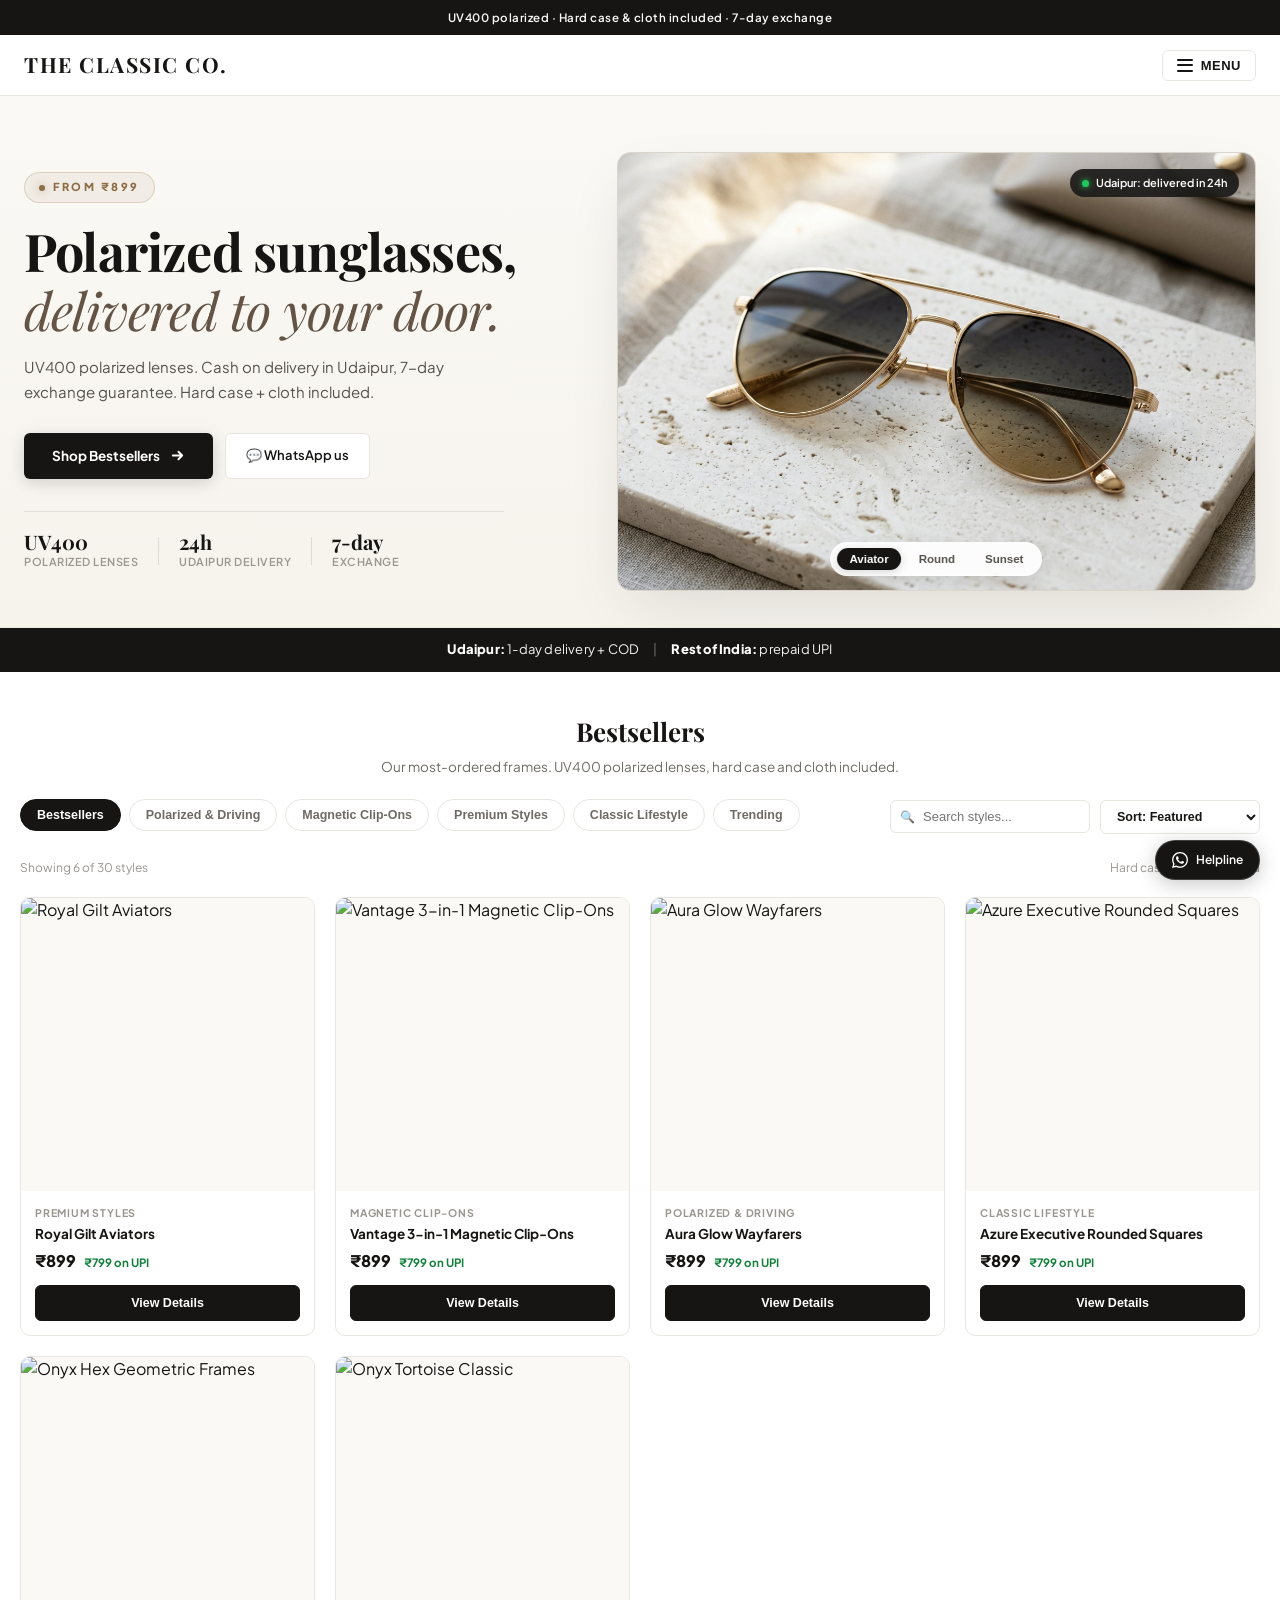
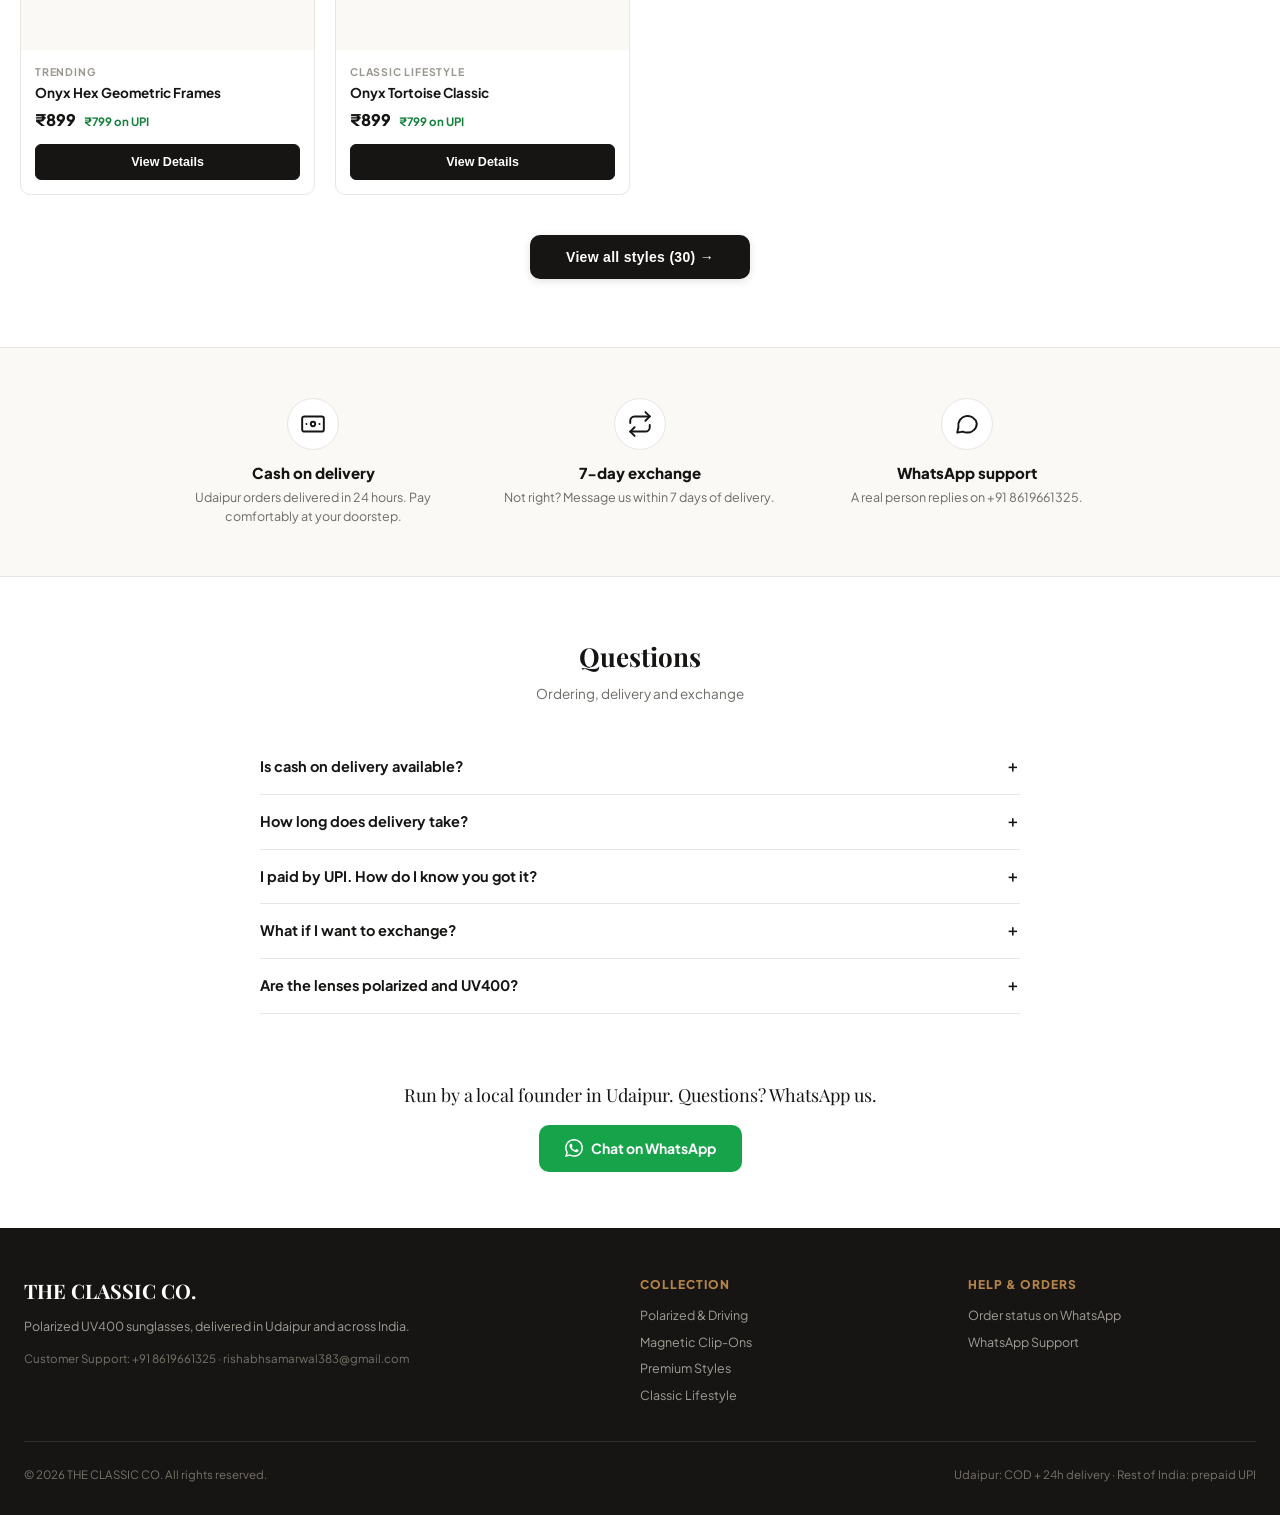
==== commit 37acc93c: "🚀 Site update: Grounded pricing, local 24h COD & secure admin (index.html)" ====
--- a/index.html
+++ b/index.html
@@ -235,6 +235,13 @@
           <span class="search-icon">🔍</span>
           <input type="text" class="search-input" id="search-input" placeholder="Search styles..." oninput="handleSearch(this.value)">
         </div>
+        <select class="sort-dropdown" id="sort-select" onchange="handleSort(this.value)" aria-label="Sort products">
+          <option value="featured">Sort: Featured</option>
+          <option value="price-asc">Price: Low to High</option>
+          <option value="price-desc">Price: High to Low</option>
+          <option value="name-asc">Alphabetically: A-Z</option>
+          <option value="name-desc">Alphabetically: Z-A</option>
+        </select>
       </div>
     </div>
 
--- a/css/style.css
+++ b/css/style.css
@@ -1817,4 +1817,64 @@
     .btn-upi-gpay { background: #1a73e8; color: #fff; }
     .btn-upi-paytm { background: #00baf2; color: #fff; }
     .btn-upi-generic { background: #161514; color: #fff; grid-column: 1 / -1; }
-    .btn-upi-app:hover { opacity: 0.92; transform: translateY(-1px); }+    .btn-upi-app:hover { opacity: 0.92; transform: translateY(-1px); }
+/* =======================================================================
+   ADDITIONS: delivery strip, trust row, founder line, price note
+   ======================================================================= */
+.delivery-strip {
+  display: flex; flex-wrap: wrap; align-items: center; justify-content: center;
+  gap: 10px 14px;
+  background: #161514; color: #f5f3ee;
+  padding: 12px 16px;
+  font-size: 13px; letter-spacing: 0.2px; text-align: center;
+}
+.delivery-strip strong { color: #fff; font-weight: 800; }
+.delivery-strip-sep { opacity: 0.4; }
+
+.catalog-head { text-align: center; }
+
+.price-upi-note { font-size: 11.5px; font-weight: 700; color: #15803d; }
+
+.trust-row-section {
+  background: var(--bg-warm);
+  border-top: 1px solid var(--surface-border);
+  border-bottom: 1px solid var(--surface-border);
+  padding: 44px 20px;
+}
+.trust-row {
+  display: grid; grid-template-columns: repeat(3, 1fr);
+  gap: 20px; max-width: 960px; margin: 0 auto;
+}
+.trust-item { text-align: center; padding: 6px 10px; }
+.trust-icon {
+  width: 52px; height: 52px; border-radius: 50%;
+  background: #fff; border: 1px solid var(--surface-border);
+  display: inline-flex; align-items: center; justify-content: center;
+  color: #161514; margin-bottom: 12px;
+}
+.trust-title { font-size: 15px; font-weight: 800; margin-bottom: 4px; color: #161514; }
+.trust-text { font-size: 12.5px; color: var(--text-muted); line-height: 1.5; }
+
+.founder-section { text-align: center; padding: 8px 20px 56px; }
+.founder-section p {
+  font-family: 'Playfair Display', Georgia, serif;
+  font-size: 18px; color: #161514; margin: 0 0 16px;
+}
+.founder-wa-btn {
+  display: inline-flex; align-items: center; gap: 8px;
+  background: #16a34a; color: #fff; text-decoration: none;
+  padding: 13px 26px; border-radius: 10px;
+  font-size: 14px; font-weight: 700;
+}
+
+@media (max-width: 680px) {
+  .delivery-strip { font-size: 12px; padding: 10px 12px; gap: 6px 10px; }
+  .delivery-strip-sep { display: none; }
+  .delivery-strip span { width: 100%; }
+  .trust-row { grid-template-columns: 1fr; gap: 14px; }
+  .trust-item { display: grid; grid-template-columns: 52px 1fr; column-gap: 14px; text-align: left; align-items: center; padding: 4px 0; }
+  .trust-icon { grid-row: 1 / span 2; margin-bottom: 0; }
+  .trust-title { margin-bottom: 0; }
+  .trust-row-section { padding: 28px 16px; }
+  .founder-section p { font-size: 16px; }
+}
--- a/css/mobile.css
+++ b/css/mobile.css
@@ -275,4 +275,21 @@
         padding: 5px 7px !important;
         font-size: 10px !important;
       }
-    }+    }
+/* Bigger tap targets on phones */
+@media (max-width: 680px) {
+  .hamburger-btn { min-height: 40px !important; padding: 8px 12px !important; }
+  .brand-logo { padding: 8px 0 !important; display: inline-block; }
+  .hero-pill-thumb { min-height: 34px !important; padding: 8px 12px !important; font-size: 11.5px !important; }
+  .pill-tab { min-height: 38px !important; padding: 9px 14px !important; font-size: 12.5px !important; }
+  .search-input { min-height: 40px !important; font-size: 16px !important; }
+  .btn-card-action { min-height: 42px !important; }
+  .faq-q { padding-top: 16px !important; padding-bottom: 16px !important; }
+  .modal-close-btn { width: 40px !important; height: 40px !important; }
+  /* 16px inputs stop iOS from zooming the page when a field is tapped */
+  .form-input, .form-textarea { font-size: 16px !important; min-height: 44px; }
+  .floating-wa { bottom: 14px !important; }
+}
+@media (max-width: 680px) {
+  .footer-col ul li a { display: inline-block; padding: 9px 0 !important; }
+}
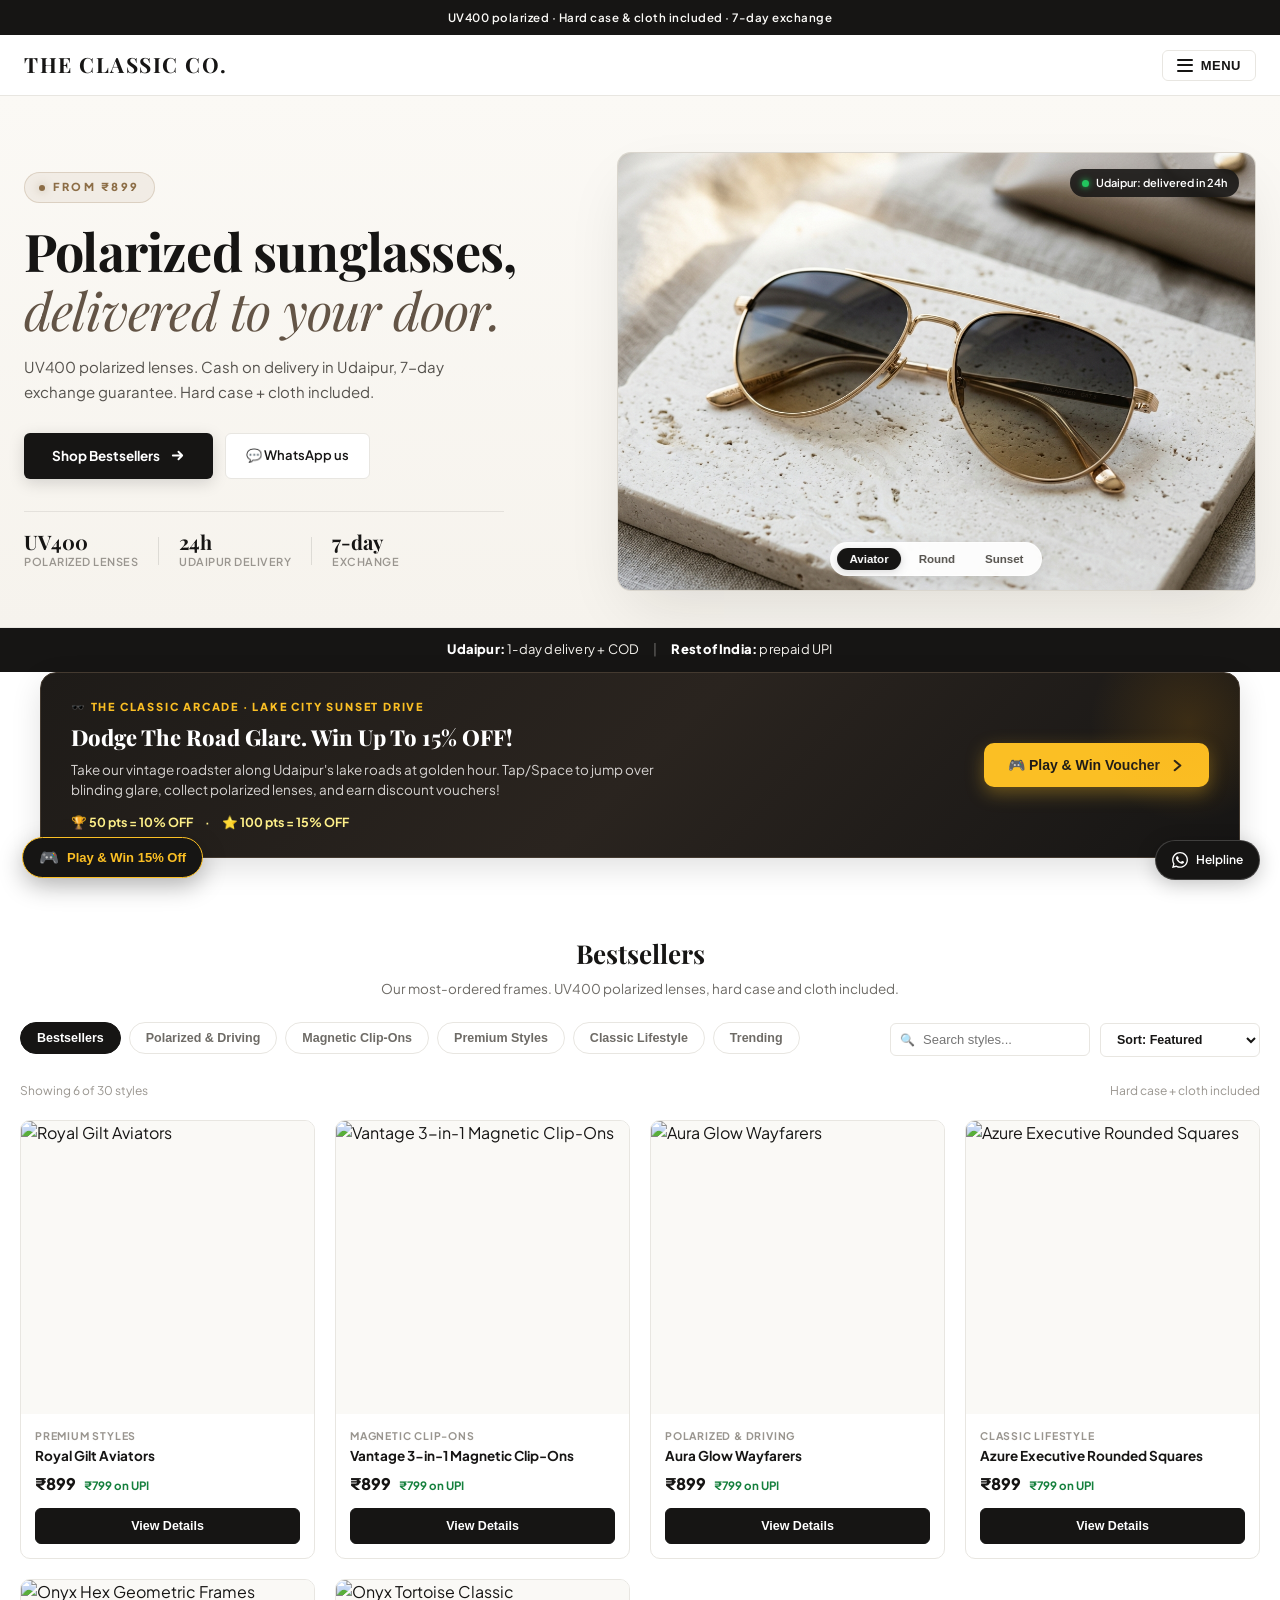
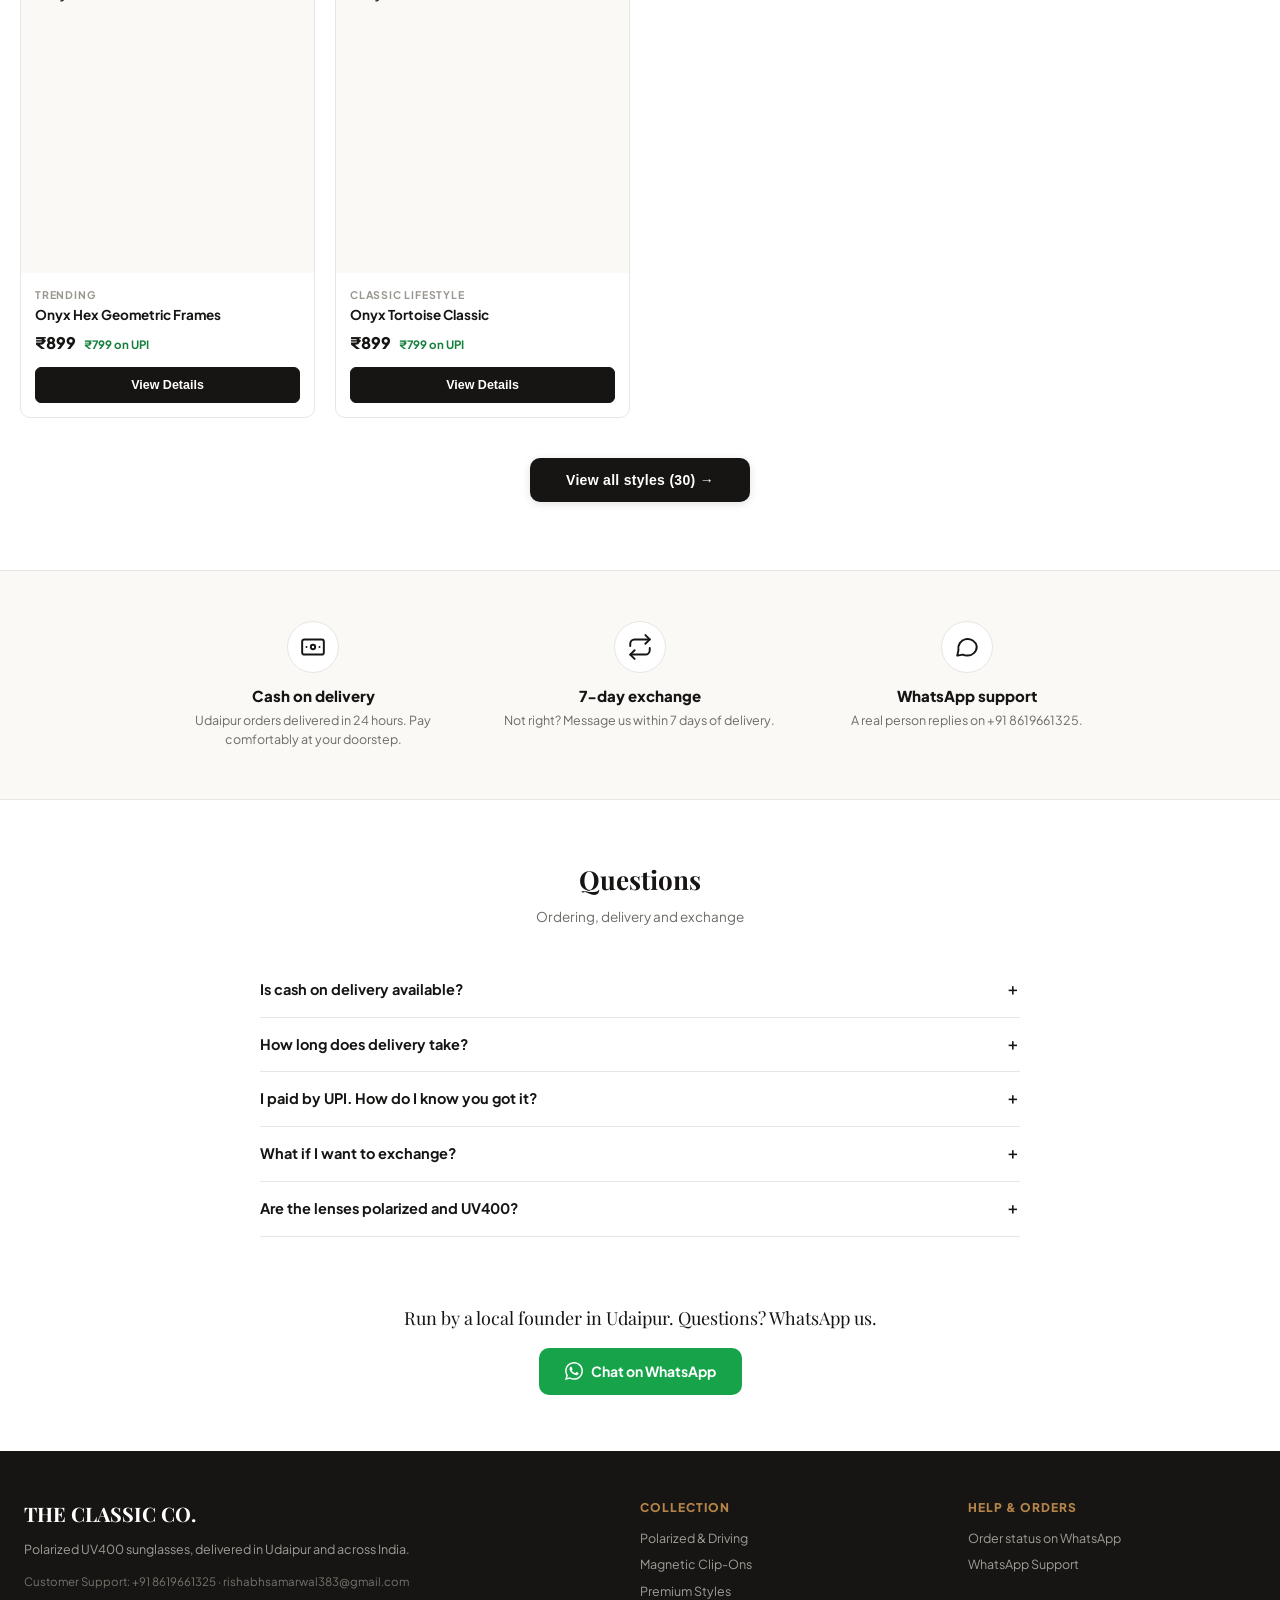
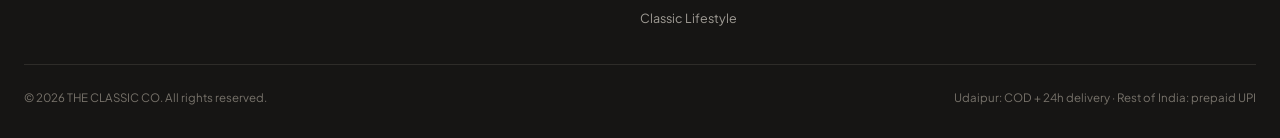
==== commit d3961350: "🎮 Sunset Drive: Interactive Web Arcade Game with Discount Vouchers (10% & 15% OFF)" ====
--- a/index.html
+++ b/index.html
@@ -92,6 +92,7 @@
             <li><a href="javascript:void(0)" onclick="drawerFilterCategory('Premium Styles')"><span>Premium Styles</span><span>→</span></a></li>
             <li><a href="javascript:void(0)" onclick="drawerFilterCategory('Classic Lifestyle')"><span>Classic Lifestyle</span><span>→</span></a></li>
             <li><a href="javascript:void(0)" onclick="drawerFilterCategory('Trending')"><span>Trending</span><span>→</span></a></li>
+            <li style="border-top:1px dashed var(--surface-border); margin-top:8px; padding-top:6px;"><a href="javascript:void(0)" onclick="closeMenuDrawer(); window.ClassicGame.openModal();" style="color:#d97706; font-weight:700;"><span>🎮 Play Sunset Drive (Win 15% Off)</span><span>→</span></a></li>
           </ul>
         </div>
 
@@ -211,6 +212,28 @@
     <span class="delivery-strip-sep">|</span>
     <span><strong>Rest of India:</strong> prepaid UPI</span>
   </div>
+
+  <!-- ARCADE GAME BANNER (Interactive Dwell-Time & Conversion Engine) -->
+  <section class="game-banner-section">
+    <div class="game-banner-card">
+      <div class="game-banner-content">
+        <div class="game-banner-tag">🕶️ THE CLASSIC ARCADE · LAKE CITY SUNSET DRIVE</div>
+        <h3 class="game-banner-heading">Dodge The Road Glare. Win Up To 15% OFF!</h3>
+        <p class="game-banner-desc">Take our vintage roadster along Udaipur's lake roads at golden hour. Tap/Space to jump over blinding glare, collect polarized lenses, and earn discount vouchers!</p>
+        <div class="game-banner-stats">
+          <span>🏆 50 pts = 10% OFF</span>
+          <span>·</span>
+          <span>⭐ 100 pts = 15% OFF</span>
+        </div>
+      </div>
+      <div class="game-banner-cta">
+        <button type="button" class="btn-play-arcade" onclick="window.ClassicGame.openModal()">
+          <span>🎮 Play &amp; Win Voucher</span>
+          <svg width="15" height="15" viewBox="0 0 16 16" fill="none" stroke="currentColor" stroke-width="2.2" stroke-linecap="round" stroke-linejoin="round"><path d="M5 3l6 5-6 5"/></svg>
+        </button>
+      </div>
+    </div>
+  </section>
 
   <!-- MAIN CATALOG SECTION -->
   <main class="catalog-section" id="collection">
@@ -394,6 +417,12 @@
     <span>Helpline</span>
   </a>
 
+  <!-- FLOATING GAME TRIGGER PILL -->
+  <button type="button" class="floating-game-pill" onclick="window.ClassicGame.openModal()" aria-label="Play Sunset Drive and Win 15% Off">
+    <span class="game-pill-icon">🎮</span>
+    <span class="game-pill-text">Play &amp; Win 15% Off</span>
+  </button>
+
   <!-- ========================================================================= -->
   <!-- MODAL 1: CHECKOUT -->
   <!-- ========================================================================= -->
@@ -541,6 +570,19 @@
         </div>
 
         <div id="delivery-note" style="display:block; margin-bottom:14px; padding:10px 12px; border:1px solid #e2e8f0; border-radius:8px; background:#f8fafc; color:#475569; font-size:12.5px; line-height:1.5; font-weight:600;">Enter your 6-digit pincode to see delivery options.</div>
+
+        <!-- COUPON / VOUCHER CODE (From Sunset Drive or Promotion) -->
+        <div class="coupon-box" style="margin-bottom:16px; background:#f8fafc; border:1px solid #e2e8f0; border-radius:8px; padding:10px 12px;">
+          <div style="display:flex; justify-content:space-between; align-items:center; margin-bottom:6px;">
+            <label class="form-label" for="inp-coupon" style="margin:0; font-size:12px; font-weight:700; color:#475569;">Voucher / Discount Code:</label>
+            <a href="javascript:void(0)" onclick="closeCheckoutModal(); window.ClassicGame.openModal();" style="font-size:11.5px; color:#d97706; font-weight:700; text-decoration:none;">🎮 Play &amp; Win 15% Off</a>
+          </div>
+          <div style="display:flex; gap:8px;">
+            <input type="text" id="inp-coupon" placeholder="e.g. CLASSIC15" style="flex:1; padding:8px 12px; border:1.5px solid #cbd5e1; border-radius:6px; font-size:13px; text-transform:uppercase; font-weight:700; letter-spacing:1px; outline:none;" onkeydown="if(event.key==='Enter'){event.preventDefault();applyCouponCode();}">
+            <button type="button" onclick="applyCouponCode()" style="padding:8px 16px; background:#161514; color:#ffffff; border:none; border-radius:6px; font-size:12.5px; font-weight:700; cursor:pointer;">Apply</button>
+          </div>
+          <div id="coupon-status" style="display:none; font-size:12px; font-weight:700; margin-top:6px; line-height:1.4;"></div>
+        </div>
 
         <!-- PAYMENT METHOD SELECTION -->
         <label class="form-label">Payment Method:</label>
@@ -723,9 +765,42 @@
   </div>
 
   <!-- ========================================================================= -->
-    <!-- Application Logic (js/products-data.js is loaded in <head>) -->
+  <!-- MODAL: THE CLASSIC ARCADE (SUNSET DRIVE MINI-GAME) -->
+  <!-- ========================================================================= -->
+  <div class="arcade-modal-backdrop" id="classic-arcade-modal" style="display:none;" onclick="if(event.target===this) window.ClassicGame.closeModal()">
+    <div class="arcade-modal-box" onclick="event.stopPropagation()">
+      <div class="arcade-modal-header">
+        <div class="arcade-title-group">
+          <div class="arcade-badge">THE CLASSIC ARCADE</div>
+          <h3 class="arcade-title">Sunset Drive: Dodge The Glare 🕶️</h3>
+        </div>
+        <div class="arcade-controls-top">
+          <button type="button" class="arcade-btn-icon" id="arcade-sound-btn" onclick="window.ClassicGame.toggleMute()" title="Mute/Unmute">🔊</button>
+          <button type="button" class="arcade-btn-close" onclick="window.ClassicGame.closeModal()" title="Close Arcade">✕</button>
+        </div>
+      </div>
+
+      <div class="arcade-canvas-wrap">
+        <canvas id="classic-arcade-canvas"></canvas>
+        <div id="arcade-overlay" class="arcade-overlay"></div>
+      </div>
+
+      <div class="arcade-footer-bar">
+        <div class="arcade-instruction">
+          <span>📱 <strong>Tap Screen</strong> or press <strong>Spacebar</strong> to Jump over glare!</span>
+        </div>
+        <button type="button" class="btn-arcade-jump" onclick="window.ClassicGame.jump()">
+          <span>JUMP (TAP)</span>
+        </button>
+      </div>
+    </div>
+  </div>
+
+  <!-- ========================================================================= -->
+  <!-- Application Logic (js/products-data.js is loaded in <head>) -->
   <script src="js/catalog.js?v=20261005"></script>
   <script src="js/checkout.js?v=20261005"></script>
+  <script src="js/game.js?v=20261005"></script>
   <script src="js/app.js?v=20261005"></script>
   <script src="js/pwa.js?v=20261005"></script>
 </body>
--- a/css/style.css
+++ b/css/style.css
@@ -1878,3 +1878,265 @@
   .trust-row-section { padding: 28px 16px; }
   .founder-section p { font-size: 16px; }
 }
+
+/* ========================================================================= */
+/* THE CLASSIC ARCADE & WEB GAME STYLES */
+/* ========================================================================= */
+.floating-game-pill {
+  position: fixed;
+  bottom: 22px;
+  left: 22px;
+  z-index: 999;
+  display: flex;
+  align-items: center;
+  gap: 8px;
+  background: #161514;
+  color: #fbbf24;
+  border: 1.5px solid #fbbf24;
+  padding: 10px 16px;
+  border-radius: 30px;
+  font-size: 13px;
+  font-weight: 700;
+  cursor: pointer;
+  box-shadow: 0 8px 24px rgba(0, 0, 0, 0.28);
+  transition: all 0.2s cubic-bezier(0.16, 1, 0.3, 1);
+}
+.floating-game-pill:hover {
+  transform: translateY(-2px) scale(1.03);
+  background: #23201c;
+  box-shadow: 0 12px 28px rgba(245, 158, 11, 0.25);
+}
+.game-pill-icon {
+  font-size: 16px;
+  animation: pulseGamepad 1.8s infinite ease-in-out;
+}
+@keyframes pulseGamepad {
+  0%, 100% { transform: scale(1); }
+  50% { transform: scale(1.22) rotate(-8deg); }
+}
+
+/* In-Page Arcade Teaser Banner */
+.game-banner-section {
+  max-width: 1240px;
+  margin: 0 auto 36px;
+  padding: 0 20px;
+}
+.game-banner-card {
+  background: linear-gradient(135deg, #1e1b18 0%, #2a241f 50%, #161514 100%);
+  border: 1.5px solid #443a30;
+  border-radius: 16px;
+  padding: 26px 30px;
+  display: flex;
+  align-items: center;
+  justify-content: space-between;
+  gap: 24px;
+  box-shadow: 0 10px 30px rgba(0, 0, 0, 0.12);
+  position: relative;
+  overflow: hidden;
+}
+.game-banner-card::before {
+  content: '';
+  position: absolute;
+  top: -50px;
+  right: -50px;
+  width: 200px;
+  height: 200px;
+  background: radial-gradient(circle, rgba(245, 158, 11, 0.15) 0%, rgba(245, 158, 11, 0) 70%);
+  border-radius: 50%;
+  pointer-events: none;
+}
+.game-banner-tag {
+  font-size: 11px;
+  font-weight: 800;
+  letter-spacing: 1.8px;
+  text-transform: uppercase;
+  color: #fbbf24;
+  margin-bottom: 6px;
+}
+.game-banner-heading {
+  font-size: 22px;
+  font-weight: 800;
+  color: #ffffff;
+  margin: 0 0 6px;
+  font-family: 'Playfair Display', Georgia, serif;
+}
+.game-banner-desc {
+  font-size: 13.5px;
+  color: #d6d3d1;
+  margin: 0 0 12px;
+  max-width: 600px;
+  line-height: 1.5;
+}
+.game-banner-stats {
+  display: flex;
+  align-items: center;
+  gap: 12px;
+  font-size: 12.5px;
+  font-weight: 700;
+  color: #fef08a;
+}
+.btn-play-arcade {
+  display: inline-flex;
+  align-items: center;
+  gap: 10px;
+  background: #fbbf24;
+  color: #1e1b18;
+  border: none;
+  padding: 14px 24px;
+  border-radius: 10px;
+  font-size: 14px;
+  font-weight: 800;
+  cursor: pointer;
+  white-space: nowrap;
+  box-shadow: 0 6px 18px rgba(251, 191, 36, 0.35);
+  transition: all 0.2s ease;
+}
+.btn-play-arcade:hover {
+  background: #f59e0b;
+  transform: translateY(-2px);
+  box-shadow: 0 8px 24px rgba(251, 191, 36, 0.45);
+}
+
+/* Arcade Modal */
+.arcade-modal-backdrop {
+  position: fixed;
+  inset: 0;
+  background: rgba(15, 23, 42, 0.88);
+  backdrop-filter: blur(8px);
+  -webkit-backdrop-filter: blur(8px);
+  z-index: 999999;
+  display: flex;
+  align-items: center;
+  justify-content: center;
+  padding: 14px;
+  animation: fadeInModal 0.2s ease;
+}
+.arcade-modal-box {
+  background: #161514;
+  border: 1.5px solid #292524;
+  border-radius: 20px;
+  width: 100%;
+  max-width: 620px;
+  overflow: hidden;
+  box-shadow: 0 25px 60px rgba(0, 0, 0, 0.7);
+  display: flex;
+  flex-direction: column;
+}
+.arcade-modal-header {
+  padding: 14px 18px;
+  display: flex;
+  align-items: center;
+  justify-content: space-between;
+  border-bottom: 1px solid #292524;
+  background: #1c1917;
+}
+.arcade-badge {
+  font-size: 10px;
+  font-weight: 800;
+  letter-spacing: 1.5px;
+  color: #fbbf24;
+  text-transform: uppercase;
+}
+.arcade-title {
+  font-size: 16px;
+  font-weight: 700;
+  color: #ffffff;
+  margin: 2px 0 0;
+  font-family: 'Playfair Display', Georgia, serif;
+}
+.arcade-controls-top {
+  display: flex;
+  align-items: center;
+  gap: 10px;
+}
+.arcade-btn-icon, .arcade-btn-close {
+  background: #292524;
+  border: 1px solid #44403c;
+  color: #ffffff;
+  width: 34px;
+  height: 34px;
+  border-radius: 50%;
+  cursor: pointer;
+  display: flex;
+  align-items: center;
+  justify-content: center;
+  font-size: 14px;
+  transition: all 0.15s ease;
+}
+.arcade-btn-icon:hover, .arcade-btn-close:hover {
+  background: #44403c;
+}
+.arcade-canvas-wrap {
+  position: relative;
+  width: 100%;
+  height: 300px;
+  background: #0f172a;
+  overflow: hidden;
+}
+#classic-arcade-canvas {
+  width: 100%;
+  height: 100%;
+  display: block;
+  touch-action: none;
+}
+.arcade-overlay {
+  position: absolute;
+  inset: 0;
+  background: rgba(15, 23, 42, 0.75);
+  backdrop-filter: blur(4px);
+  -webkit-backdrop-filter: blur(4px);
+  display: flex;
+  align-items: center;
+  justify-content: center;
+  z-index: 10;
+}
+.arcade-footer-bar {
+  padding: 12px 18px;
+  background: #1c1917;
+  border-top: 1px solid #292524;
+  display: flex;
+  align-items: center;
+  justify-content: space-between;
+  gap: 12px;
+}
+.arcade-instruction {
+  font-size: 12px;
+  color: #a8a29e;
+}
+.arcade-instruction strong {
+  color: #fef08a;
+}
+.btn-arcade-jump {
+  background: #fbbf24;
+  color: #1e1b18;
+  border: none;
+  border-radius: 8px;
+  padding: 10px 20px;
+  font-size: 13px;
+  font-weight: 800;
+  letter-spacing: 0.5px;
+  cursor: pointer;
+}
+
+@media (max-width: 680px) {
+  .floating-game-pill {
+    bottom: 74px;
+    left: 14px;
+    padding: 8px 13px;
+    font-size: 12px;
+  }
+  .game-banner-card {
+    flex-direction: column;
+    align-items: flex-start;
+    padding: 20px;
+    gap: 16px;
+  }
+  .btn-play-arcade {
+    width: 100%;
+    justify-content: center;
+  }
+  .arcade-canvas-wrap {
+    height: 250px;
+  }
+}
+
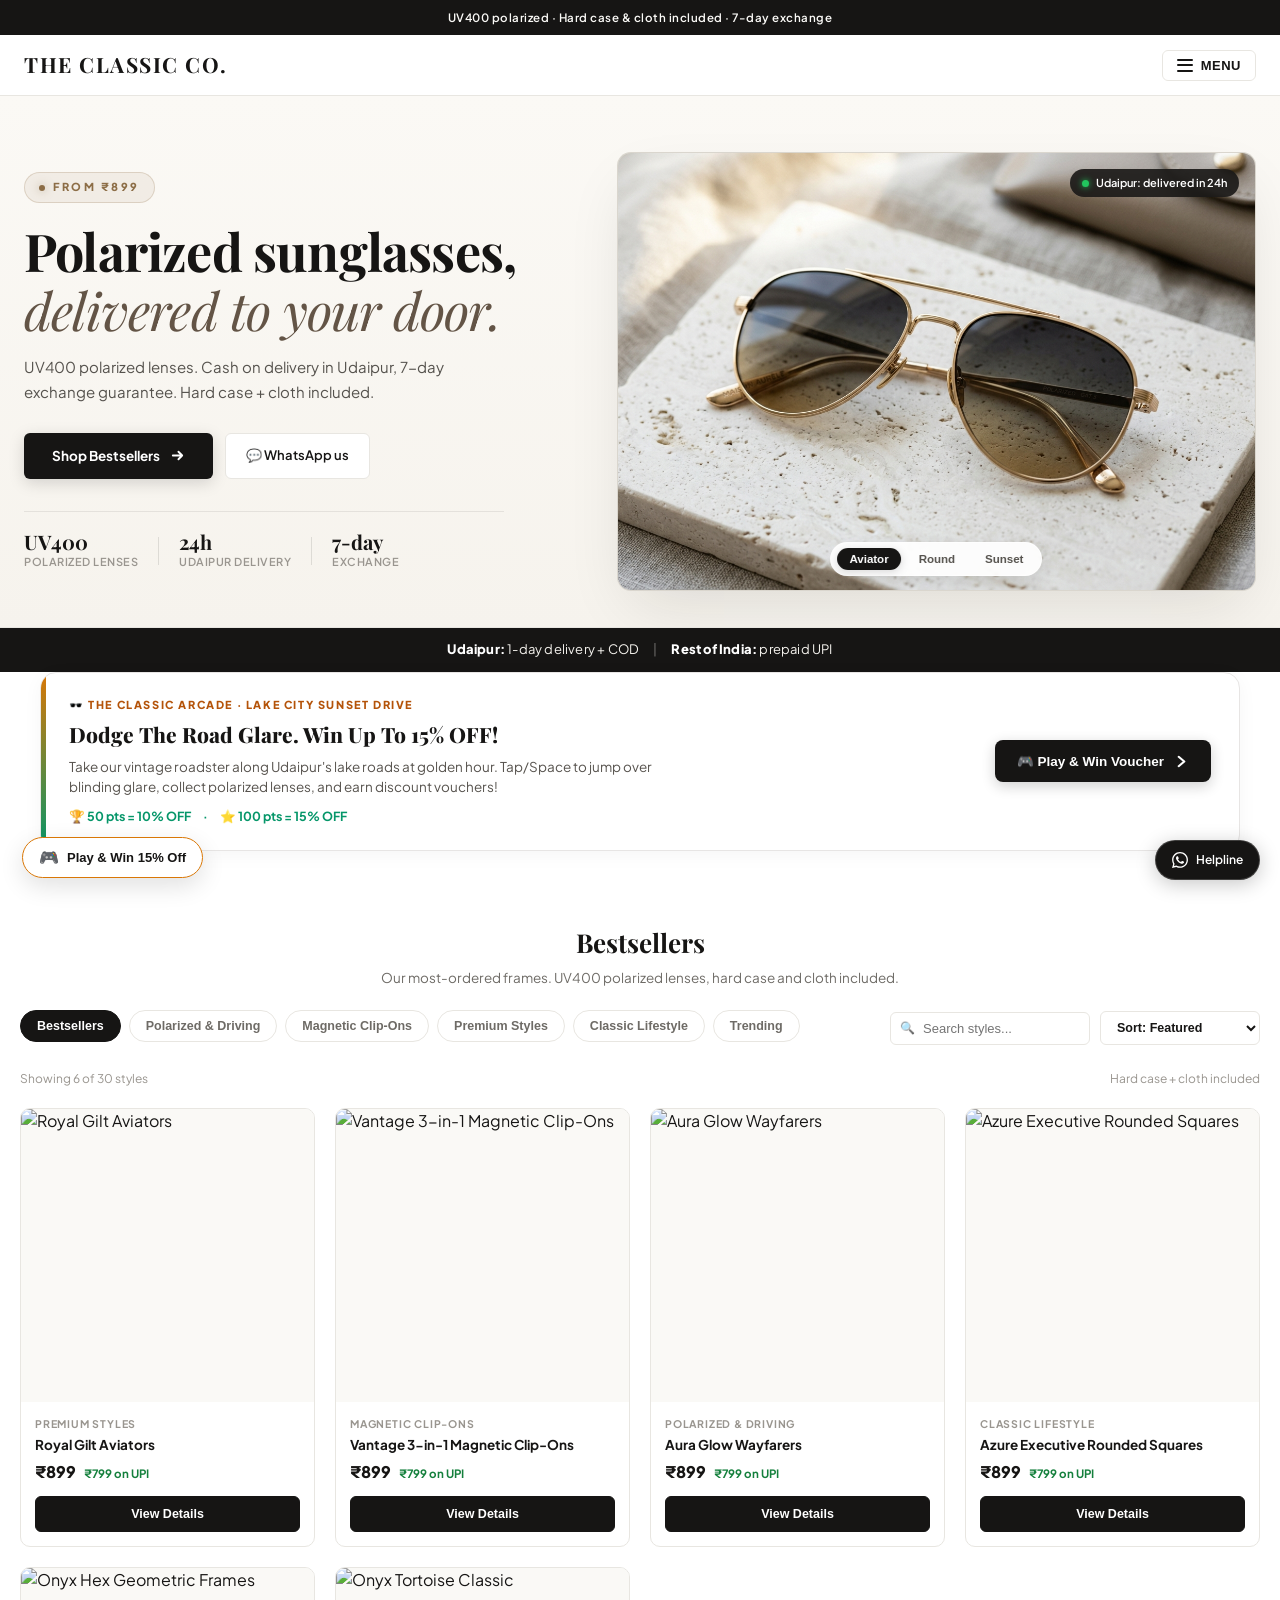
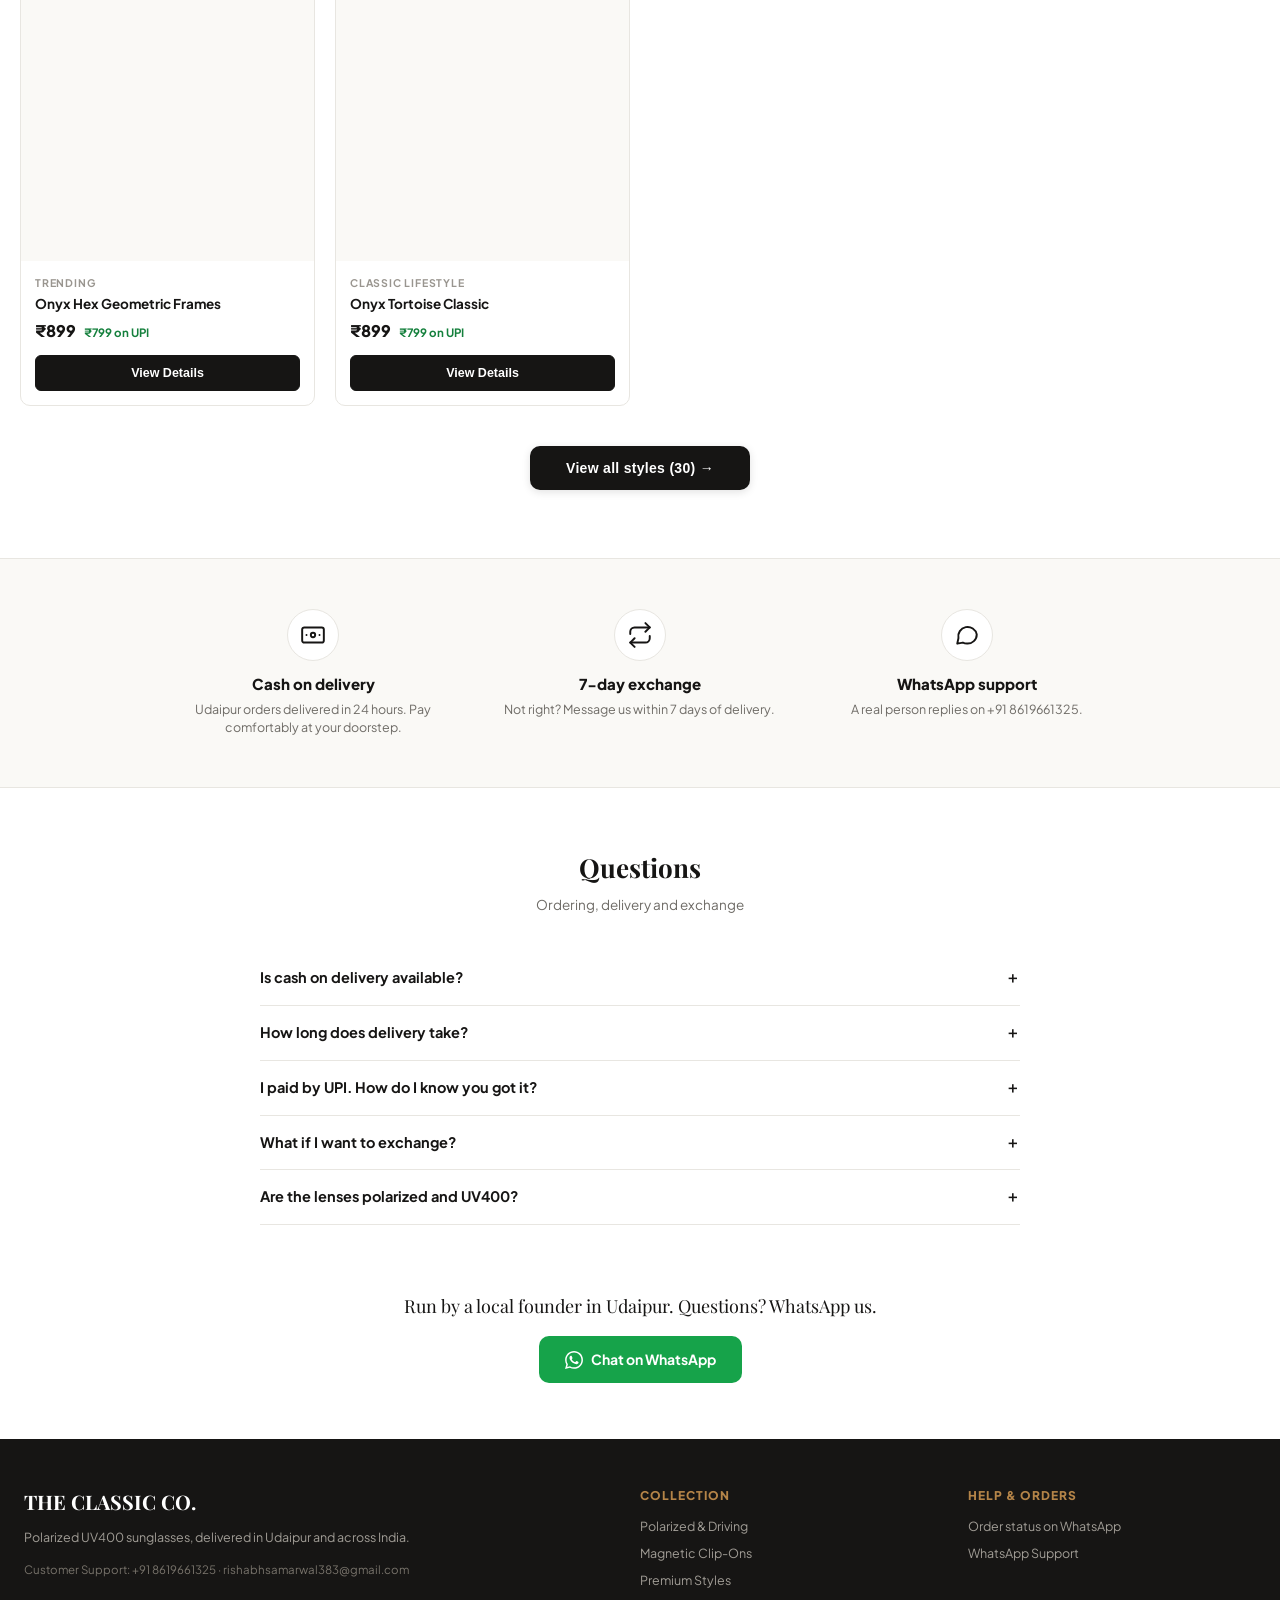
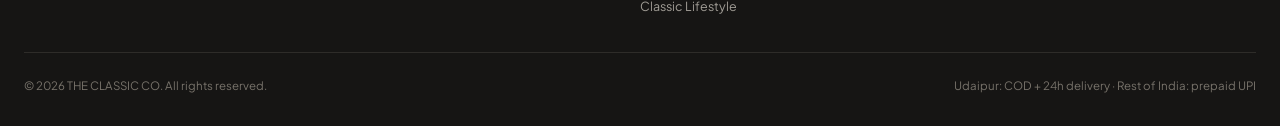
==== commit 31b89276: "🚗 Sunset Drive: Vintage Indian Ambassador, Udaipur Palaces & Ghats Parallax, The Classic Co. Billboa" ====
--- a/index.html
+++ b/index.html
@@ -771,7 +771,7 @@
     <div class="arcade-modal-box" onclick="event.stopPropagation()">
       <div class="arcade-modal-header">
         <div class="arcade-title-group">
-          <div class="arcade-badge">THE CLASSIC ARCADE</div>
+          <div class="arcade-badge">THE CLASSIC CO. · UDAIPUR DRIVE</div>
           <h3 class="arcade-title">Sunset Drive: Dodge The Glare 🕶️</h3>
         </div>
         <div class="arcade-controls-top">
--- a/css/style.css
+++ b/css/style.css
@@ -1890,81 +1890,79 @@
   display: flex;
   align-items: center;
   gap: 8px;
-  background: #161514;
-  color: #fbbf24;
-  border: 1.5px solid #fbbf24;
+  background: #ffffff;
+  color: #161514;
+  border: 1.5px solid #d97706;
   padding: 10px 16px;
   border-radius: 30px;
   font-size: 13px;
   font-weight: 700;
   cursor: pointer;
-  box-shadow: 0 8px 24px rgba(0, 0, 0, 0.28);
+  box-shadow: 0 8px 24px rgba(0, 0, 0, 0.12);
   transition: all 0.2s cubic-bezier(0.16, 1, 0.3, 1);
 }
 .floating-game-pill:hover {
-  transform: translateY(-2px) scale(1.03);
-  background: #23201c;
-  box-shadow: 0 12px 28px rgba(245, 158, 11, 0.25);
+  transform: translateY(-2px) scale(1.02);
+  background: #fafaf9;
+  box-shadow: 0 12px 28px rgba(217, 119, 6, 0.2);
 }
 .game-pill-icon {
   font-size: 16px;
-  animation: pulseGamepad 1.8s infinite ease-in-out;
+  animation: pulseGamepad 2s infinite ease-in-out;
 }
 @keyframes pulseGamepad {
   0%, 100% { transform: scale(1); }
-  50% { transform: scale(1.22) rotate(-8deg); }
-}
-
-/* In-Page Arcade Teaser Banner */
+  50% { transform: scale(1.2) rotate(-6deg); }
+}
+
+/* In-Page Arcade Teaser Banner (Clean Luxury Storefront Vibe) */
 .game-banner-section {
   max-width: 1240px;
-  margin: 0 auto 36px;
+  margin: 0 auto 32px;
   padding: 0 20px;
 }
 .game-banner-card {
-  background: linear-gradient(135deg, #1e1b18 0%, #2a241f 50%, #161514 100%);
-  border: 1.5px solid #443a30;
+  background: #ffffff;
+  border: 1.5px solid #e7e5e4;
   border-radius: 16px;
-  padding: 26px 30px;
+  padding: 24px 28px;
   display: flex;
   align-items: center;
   justify-content: space-between;
   gap: 24px;
-  box-shadow: 0 10px 30px rgba(0, 0, 0, 0.12);
+  box-shadow: 0 4px 20px rgba(0, 0, 0, 0.04);
   position: relative;
   overflow: hidden;
 }
 .game-banner-card::before {
   content: '';
   position: absolute;
-  top: -50px;
-  right: -50px;
-  width: 200px;
-  height: 200px;
-  background: radial-gradient(circle, rgba(245, 158, 11, 0.15) 0%, rgba(245, 158, 11, 0) 70%);
-  border-radius: 50%;
-  pointer-events: none;
+  top: 0;
+  left: 0;
+  width: 5px;
+  height: 100%;
+  background: linear-gradient(180deg, #d97706, #059669);
 }
 .game-banner-tag {
   font-size: 11px;
   font-weight: 800;
-  letter-spacing: 1.8px;
+  letter-spacing: 1.6px;
   text-transform: uppercase;
-  color: #fbbf24;
+  color: #b45309;
   margin-bottom: 6px;
 }
 .game-banner-heading {
-  font-size: 22px;
+  font-size: 21px;
   font-weight: 800;
-  color: #ffffff;
+  color: #161514;
   margin: 0 0 6px;
   font-family: 'Playfair Display', Georgia, serif;
 }
 .game-banner-desc {
   font-size: 13.5px;
-  color: #d6d3d1;
-  margin: 0 0 12px;
-  max-width: 600px;
+  color: #57534e;
+  margin: 0 0 10px;
+  max-width: 620px;
   line-height: 1.5;
 }
 .game-banner-stats {
@@ -1973,35 +1971,35 @@
   gap: 12px;
   font-size: 12.5px;
   font-weight: 700;
-  color: #fef08a;
+  color: #059669;
 }
 .btn-play-arcade {
   display: inline-flex;
   align-items: center;
   gap: 10px;
-  background: #fbbf24;
-  color: #1e1b18;
+  background: #161514;
+  color: #ffffff;
   border: none;
-  padding: 14px 24px;
-  border-radius: 10px;
-  font-size: 14px;
-  font-weight: 800;
+  padding: 13px 22px;
+  border-radius: 8px;
+  font-size: 13.5px;
+  font-weight: 700;
   cursor: pointer;
   white-space: nowrap;
-  box-shadow: 0 6px 18px rgba(251, 191, 36, 0.35);
+  box-shadow: 0 4px 14px rgba(22, 21, 20, 0.2);
   transition: all 0.2s ease;
 }
 .btn-play-arcade:hover {
-  background: #f59e0b;
+  background: #292524;
   transform: translateY(-2px);
-  box-shadow: 0 8px 24px rgba(251, 191, 36, 0.45);
-}
-
-/* Arcade Modal */
+  box-shadow: 0 6px 18px rgba(22, 21, 20, 0.3);
+}
+
+/* Luxury Editorial Arcade Modal */
 .arcade-modal-backdrop {
   position: fixed;
   inset: 0;
-  background: rgba(15, 23, 42, 0.88);
+  background: rgba(15, 23, 42, 0.72);
   backdrop-filter: blur(8px);
   -webkit-backdrop-filter: blur(8px);
   z-index: 999999;
@@ -2012,13 +2010,13 @@
   animation: fadeInModal 0.2s ease;
 }
 .arcade-modal-box {
-  background: #161514;
-  border: 1.5px solid #292524;
-  border-radius: 20px;
+  background: #ffffff;
+  border: 1px solid #e7e5e4;
+  border-radius: 18px;
   width: 100%;
   max-width: 620px;
   overflow: hidden;
-  box-shadow: 0 25px 60px rgba(0, 0, 0, 0.7);
+  box-shadow: 0 25px 60px rgba(0, 0, 0, 0.22);
   display: flex;
   flex-direction: column;
 }
@@ -2027,50 +2025,51 @@
   display: flex;
   align-items: center;
   justify-content: space-between;
-  border-bottom: 1px solid #292524;
-  background: #1c1917;
+  border-bottom: 1px solid #e7e5e4;
+  background: #fafaf9;
 }
 .arcade-badge {
   font-size: 10px;
   font-weight: 800;
   letter-spacing: 1.5px;
-  color: #fbbf24;
+  color: #b45309;
   text-transform: uppercase;
 }
 .arcade-title {
   font-size: 16px;
   font-weight: 700;
-  color: #ffffff;
+  color: #161514;
   margin: 2px 0 0;
   font-family: 'Playfair Display', Georgia, serif;
 }
 .arcade-controls-top {
   display: flex;
   align-items: center;
-  gap: 10px;
+  gap: 8px;
 }
 .arcade-btn-icon, .arcade-btn-close {
-  background: #292524;
-  border: 1px solid #44403c;
-  color: #ffffff;
-  width: 34px;
-  height: 34px;
+  background: #ffffff;
+  border: 1px solid #e7e5e4;
+  color: #161514;
+  width: 32px;
+  height: 32px;
   border-radius: 50%;
   cursor: pointer;
   display: flex;
   align-items: center;
   justify-content: center;
-  font-size: 14px;
+  font-size: 13px;
   transition: all 0.15s ease;
 }
 .arcade-btn-icon:hover, .arcade-btn-close:hover {
-  background: #44403c;
+  background: #f5f5f4;
+  border-color: #d6d3d1;
 }
 .arcade-canvas-wrap {
   position: relative;
   width: 100%;
   height: 300px;
-  background: #0f172a;
+  background: #fed7aa;
   overflow: hidden;
 }
 #classic-arcade-canvas {
@@ -2082,9 +2081,9 @@
 .arcade-overlay {
   position: absolute;
   inset: 0;
-  background: rgba(15, 23, 42, 0.75);
-  backdrop-filter: blur(4px);
-  -webkit-backdrop-filter: blur(4px);
+  background: rgba(255, 255, 255, 0.85);
+  backdrop-filter: blur(5px);
+  -webkit-backdrop-filter: blur(5px);
   display: flex;
   align-items: center;
   justify-content: center;
@@ -2092,8 +2091,8 @@
 }
 .arcade-footer-bar {
   padding: 12px 18px;
-  background: #1c1917;
-  border-top: 1px solid #292524;
+  background: #fafaf9;
+  border-top: 1px solid #e7e5e4;
   display: flex;
   align-items: center;
   justify-content: space-between;
@@ -2101,35 +2100,39 @@
 }
 .arcade-instruction {
   font-size: 12px;
-  color: #a8a29e;
+  color: #78716c;
 }
 .arcade-instruction strong {
-  color: #fef08a;
+  color: #161514;
 }
 .btn-arcade-jump {
-  background: #fbbf24;
-  color: #1e1b18;
+  background: #161514;
+  color: #ffffff;
   border: none;
   border-radius: 8px;
-  padding: 10px 20px;
-  font-size: 13px;
-  font-weight: 800;
+  padding: 9px 18px;
+  font-size: 12.5px;
+  font-weight: 700;
   letter-spacing: 0.5px;
   cursor: pointer;
+  transition: all 0.15s ease;
+}
+.btn-arcade-jump:hover {
+  background: #292524;
 }
 
 @media (max-width: 680px) {
   .floating-game-pill {
     bottom: 74px;
     left: 14px;
-    padding: 8px 13px;
+    padding: 8px 14px;
     font-size: 12px;
   }
   .game-banner-card {
     flex-direction: column;
     align-items: flex-start;
-    padding: 20px;
-    gap: 16px;
+    padding: 18px;
+    gap: 14px;
   }
   .btn-play-arcade {
     width: 100%;
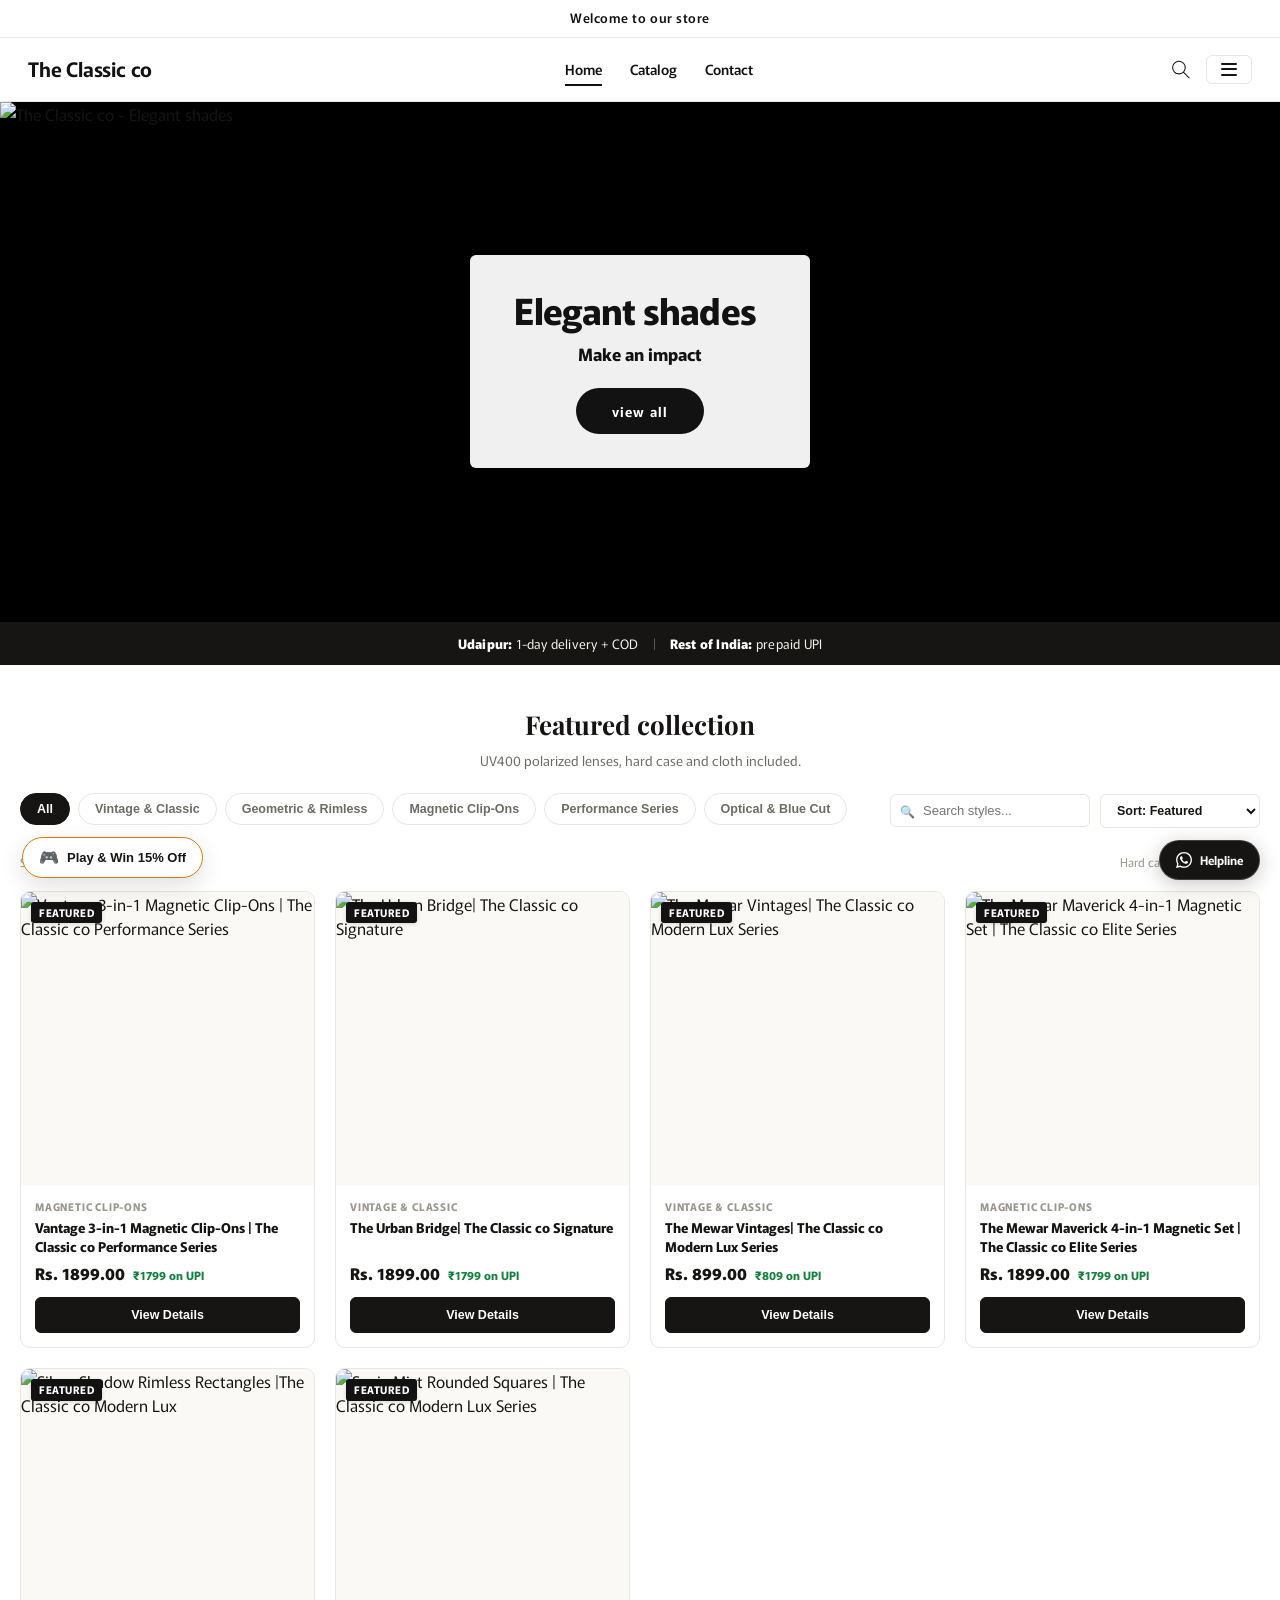
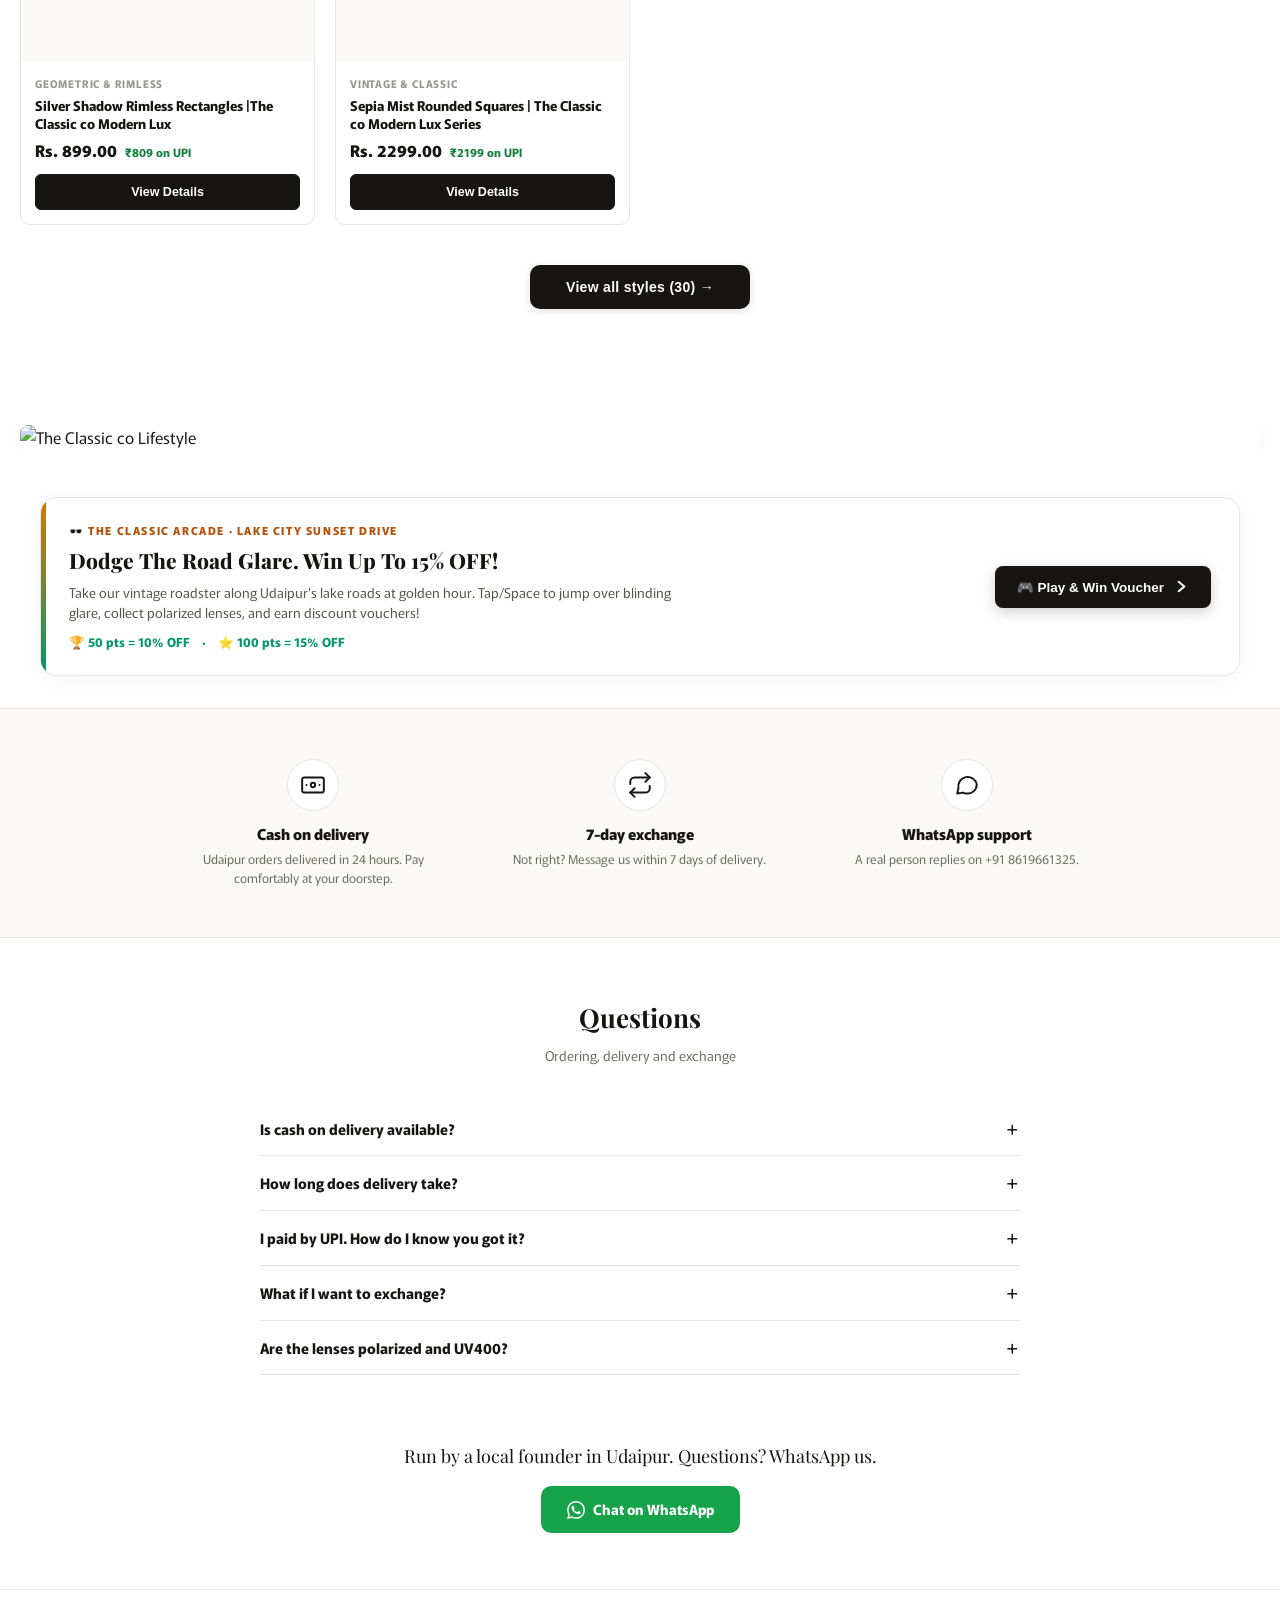
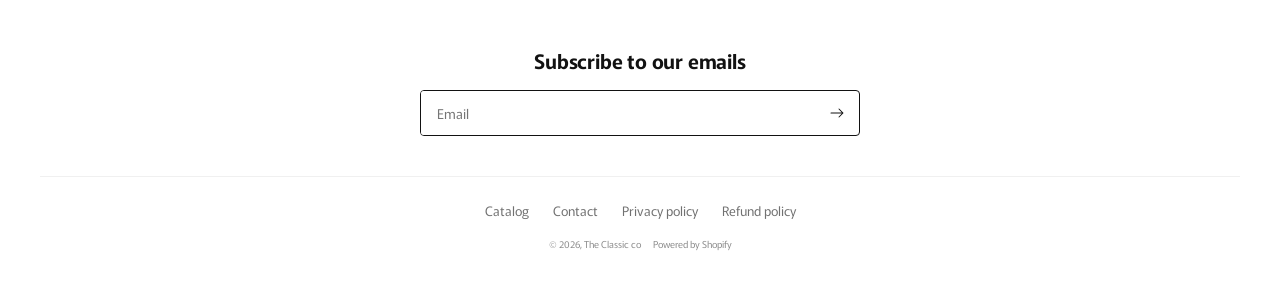
==== commit 8ac063a8: "🛍️ 1:1 Live Shopify Storefront & Catalog Match (Rise Theme v16.1.0 layout, Murecho typography, 28 li" ====
--- a/index.html
+++ b/index.html
@@ -22,8 +22,7 @@
   <link rel="preconnect" href="https://cdn.shopify.com" crossorigin>
   <link rel="dns-prefetch" href="https://cdn.shopify.com">
   <link rel="preconnect" href="https://fonts.googleapis.com">
-  <link rel="preconnect" href="https://fonts.gstatic.com" crossorigin>
-  <link href="https://fonts.googleapis.com/css2?family=Plus+Jakarta+Sans:wght@400;500;600;700;800&family=Playfair+Display:ital,wght@0,600;0,700;1,400&display=swap" rel="stylesheet">
+  <link href="https://fonts.googleapis.com/css2?family=Murecho:wght@300;400;500;600;700&family=Plus+Jakarta+Sans:wght@400;500;600;700;800&family=Playfair+Display:ital,wght@0,600;0,700;1,400&display=swap" rel="stylesheet">
   <script defer src="https://cdn.jsdelivr.net/npm/canvas-confetti@1.6.0/dist/confetti.browser.min.js"></script>
 
   <!-- Store config (IDs, prices, delivery rule) -->
@@ -86,12 +85,12 @@
         <div>
           <div class="drawer-section-title">Collections</div>
           <ul class="drawer-nav-list">
-            <li><a href="javascript:void(0)" onclick="drawerFilterCategory('All')"><span>Bestsellers</span><span>→</span></a></li>
-            <li><a href="javascript:void(0)" onclick="drawerFilterCategory('Polarized &amp; Driving')"><span>Polarized &amp; Driving</span><span>→</span></a></li>
+            <li><a href="javascript:void(0)" onclick="drawerFilterCategory('All')"><span>All</span><span>→</span></a></li>
+            <li><a href="javascript:void(0)" onclick="drawerFilterCategory('Vintage &amp; Classic')"><span>Vintage &amp; Classic</span><span>→</span></a></li>
+            <li><a href="javascript:void(0)" onclick="drawerFilterCategory('Geometric &amp; Rimless')"><span>Geometric &amp; Rimless</span><span>→</span></a></li>
             <li><a href="javascript:void(0)" onclick="drawerFilterCategory('Magnetic Clip-Ons')"><span>Magnetic Clip-Ons</span><span>→</span></a></li>
-            <li><a href="javascript:void(0)" onclick="drawerFilterCategory('Premium Styles')"><span>Premium Styles</span><span>→</span></a></li>
-            <li><a href="javascript:void(0)" onclick="drawerFilterCategory('Classic Lifestyle')"><span>Classic Lifestyle</span><span>→</span></a></li>
-            <li><a href="javascript:void(0)" onclick="drawerFilterCategory('Trending')"><span>Trending</span><span>→</span></a></li>
+            <li><a href="javascript:void(0)" onclick="drawerFilterCategory('Performance Series')"><span>Performance Series</span><span>→</span></a></li>
+            <li><a href="javascript:void(0)" onclick="drawerFilterCategory('Optical &amp; Blue Cut')"><span>Optical &amp; Blue Cut</span><span>→</span></a></li>
             <li style="border-top:1px dashed var(--surface-border); margin-top:8px; padding-top:6px;"><a href="javascript:void(0)" onclick="closeMenuDrawer(); window.ClassicGame.openModal();" style="color:#d97706; font-weight:700;"><span>🎮 Play Sunset Drive (Win 15% Off)</span><span>→</span></a></li>
           </ul>
         </div>
@@ -112,97 +111,50 @@
   </div>
   
 
-  <!-- TOP ANNOUNCEMENT BAR -->
+  <!-- TOP ANNOUNCEMENT BAR (SHOPIFY RISE THEME 1:1) -->
   <div class="announcement-bar">
-    <span>UV400 polarized · Hard case &amp; cloth included · 7-day exchange</span>
+    <p class="announcement-bar-message"><span>Welcome to our store</span></p>
   </div>
 
-  <!-- HEADER -->
+  <!-- HEADER (SHOPIFY RISE THEME 1:1) -->
   <header>
-    <a href="#" class="brand-logo">THE CLASSIC CO.</a>
+    <a href="/" class="brand-logo">The Classic co</a>
+
+    <nav class="header-inline-nav">
+      <a href="/" class="header-nav-link active">Home</a>
+      <a href="#collection" class="header-nav-link">Catalog</a>
+      <a href="#contact" class="header-nav-link">Contact</a>
+    </nav>
 
     <div class="header-tools">
+      <button class="icon-tool-btn" onclick="document.getElementById('search-input')?.focus(); document.getElementById('collection')?.scrollIntoView({behavior:'smooth'});" aria-label="Search">
+        <svg xmlns="http://www.w3.org/2000/svg" fill="none" class="icon-svg" viewBox="0 0 18 19" width="18" height="19"><path fill="currentColor" fill-rule="evenodd" d="M11.03 11.68A5.784 5.784 0 1 1 2.85 3.5a5.784 5.784 0 0 1 8.18 8.18m.26 1.12a6.78 6.78 0 1 1 .72-.7l5.4 5.4a.5.5 0 1 1-.71.7z" clip-rule="evenodd"/></svg>
+      </button>
       <button class="hamburger-btn" onclick="openMenuDrawer()" aria-label="Open Navigation">
         <div class="hamburger-icon">
           <span></span>
           <span></span>
           <span></span>
         </div>
-        <span>MENU</span>
       </button>
     </div>
   </header>
 
-  <!-- HERO -->
-  <section class="hero-editorial">
-    <div class="hero-editorial-grid">
-
-      <div class="hero-text-col">
-        <div class="hero-edition-badge">
-          <span class="hero-edition-dot"></span>
-          <span>FROM ₹899</span>
-        </div>
-
-        <h1 class="hero-main-title">
-          Polarized sunglasses,<br>
-          <span class="hero-title-accent">delivered to your door.</span>
-        </h1>
-
-        <p class="hero-sub-title">
-          UV400 polarized lenses. Cash on delivery in Udaipur, 7-day exchange guarantee. Hard case + cloth included.
-        </p>
-
-        <div class="hero-actions-group">
-          <a href="#collection" class="btn-hero-explore">
-            <span>Shop Bestsellers</span>
-            <svg width="15" height="15" viewBox="0 0 16 16" fill="none" stroke="currentColor" stroke-width="2" stroke-linecap="round" stroke-linejoin="round"><path d="M3 8h10M9 4l4 4-4 4"/></svg>
-          </a>
-          <a href="https://wa.me/918619661325?text=Hi%2C%20I%20would%20like%20to%20know%20more%20about%20The%20Classic%20Co.%20sunglasses" target="_blank" class="btn-hero-concierge">
-            <span>💬 WhatsApp us</span>
-          </a>
-        </div>
-
-        <div class="hero-metrics-strip">
-          <div class="hero-metric-item">
-            <span class="metric-num">UV400</span>
-            <span class="metric-lbl">Polarized lenses</span>
-          </div>
-          <div class="hero-metric-divider"></div>
-          <div class="hero-metric-item">
-            <span class="metric-num">24h</span>
-            <span class="metric-lbl">Udaipur delivery</span>
-          </div>
-          <div class="hero-metric-divider"></div>
-          <div class="hero-metric-item">
-            <span class="metric-num">7-day</span>
-            <span class="metric-lbl">Exchange</span>
-          </div>
-        </div>
-      </div>
-
-      <div class="hero-visual-col">
-        <div class="hero-visual-stage">
-          <img src="hero_luxury_aviator.jpg" alt="The Classic Co. polarized sunglasses" class="hero-luxury-image" id="hero-main-photo">
-
-          <div class="hero-delivery-chip">
-            <span class="delivery-pulse"></span>
-            <span>Udaipur: delivered in 24h</span>
-          </div>
-
-          <div class="hero-switcher-bar">
-            <button type="button" class="hero-pill-thumb active" onclick="switchHeroPhoto('hero_luxury_aviator.jpg', this)">
-              <span>Aviator</span>
-            </button>
-            <button type="button" class="hero-pill-thumb" onclick="switchHeroPhoto('hero_luxury_round.jpg', this)">
-              <span>Round</span>
-            </button>
-            <button type="button" class="hero-pill-thumb" onclick="switchHeroPhoto('hero_luxury_riviera.jpg', this)">
-              <span>Sunset</span>
-            </button>
-          </div>
-        </div>
-      </div>
-
+  <!-- HERO SLIDESHOW (SHOPIFY RISE THEME 1:1) -->
+  <section class="rise-hero-section">
+    <div class="rise-hero-container">
+      <div class="rise-hero-media">
+        <img src="https://theclassicco-in.myshopify.com/cdn/shop/files/rn-image_picker_lib_temp_134d2282-2ae2-43c4-a530-2a8488b57624.jpg?v=1791284713&amp;width=1780" alt="The Classic co - Elegant shades" class="rise-hero-img" id="hero-main-photo">
+      </div>
+      <div class="rise-hero-content-wrapper">
+        <div class="rise-hero-card">
+          <h2 class="rise-hero-title"><strong>Elegant shades&nbsp;</strong></h2>
+          <div class="rise-hero-subtitle"><p><strong>Make an impact</strong></p></div>
+          <div class="rise-hero-actions">
+            <a href="#collection" class="rise-btn-primary">view all</a>
+          </div>
+        </div>
+      </div>
     </div>
   </section>
 
@@ -212,6 +164,57 @@
     <span class="delivery-strip-sep">|</span>
     <span><strong>Rest of India:</strong> prepaid UPI</span>
   </div>
+
+  <!-- MAIN CATALOG SECTION -->
+  <main class="catalog-section" id="collection">
+    
+    <div class="catalog-head">
+      <h2 class="section-title" id="catalog-heading" style="margin-bottom:6px;">Featured collection</h2>
+      <div class="section-sub" id="catalog-sub" style="margin-bottom:22px;">UV400 polarized lenses, hard case and cloth included.</div>
+    </div>
+
+    <div class="filter-bar">
+      <div class="pill-tabs">
+        <button class="pill-tab active" data-cat="All" onclick="filterCategory('All', this)">All</button>
+        <button class="pill-tab" data-cat="Vintage &amp; Classic" onclick="filterCategory('Vintage &amp; Classic', this)">Vintage &amp; Classic</button>
+        <button class="pill-tab" data-cat="Geometric &amp; Rimless" onclick="filterCategory('Geometric &amp; Rimless', this)">Geometric &amp; Rimless</button>
+        <button class="pill-tab" data-cat="Magnetic Clip-Ons" onclick="filterCategory('Magnetic Clip-Ons', this)">Magnetic Clip-Ons</button>
+        <button class="pill-tab" data-cat="Performance Series" onclick="filterCategory('Performance Series', this)">Performance Series</button>
+        <button class="pill-tab" data-cat="Optical &amp; Blue Cut" onclick="filterCategory('Optical &amp; Blue Cut', this)">Optical &amp; Blue Cut</button>
+      </div>
+
+      <div class="filter-tools">
+        <div class="search-box">
+          <span class="search-icon">🔍</span>
+          <input type="text" class="search-input" id="search-input" placeholder="Search styles..." oninput="handleSearch(this.value)">
+        </div>
+        <select class="sort-dropdown" id="sort-select" onchange="handleSort(this.value)" aria-label="Sort products">
+          <option value="featured">Sort: Featured</option>
+          <option value="price-asc">Price: Low to High</option>
+          <option value="price-desc">Price: High to Low</option>
+          <option value="name-asc">Alphabetically: A-Z</option>
+          <option value="name-desc">Alphabetically: Z-A</option>
+        </select>
+      </div>
+    </div>
+
+    <div class="count-status">
+      <span id="results-count-text">Showing styles</span>
+      <span>Hard case + cloth included</span>
+    </div>
+
+    <!-- PRODUCTS GRID -->
+    <div class="products-grid" id="products-grid">
+      <!-- Injected via JavaScript -->
+    </div>
+  </main>
+
+  <!-- LIFESTYLE IMAGE BANNER (SHOPIFY RISE 1:1) -->
+  <section class="rise-image-banner-section">
+    <div class="rise-image-banner-container">
+      <img src="https://theclassicco-in.myshopify.com/cdn/shop/files/rn-image_picker_lib_temp_60e69d93-a360-42f5-a5d3-80d3ecd6d9e6.jpg?v=1791284708&amp;width=1780" alt="The Classic co Lifestyle" class="rise-image-banner-img" loading="lazy">
+    </div>
+  </section>
 
   <!-- ARCADE GAME BANNER (Interactive Dwell-Time & Conversion Engine) -->
   <section class="game-banner-section">
@@ -235,50 +238,6 @@
     </div>
   </section>
 
-  <!-- MAIN CATALOG SECTION -->
-  <main class="catalog-section" id="collection">
-    
-    <div class="catalog-head">
-      <h2 class="section-title" id="catalog-heading" style="margin-bottom:6px;">Bestsellers</h2>
-      <div class="section-sub" id="catalog-sub" style="margin-bottom:22px;">Our most-ordered frames. UV400 polarized lenses, hard case and cloth included.</div>
-    </div>
-
-    <div class="filter-bar">
-      <div class="pill-tabs">
-        <button class="pill-tab active" data-cat="All" onclick="filterCategory('All', this)">Bestsellers</button>
-        <button class="pill-tab" data-cat="Polarized &amp; Driving" onclick="filterCategory('Polarized &amp; Driving', this)">Polarized &amp; Driving</button>
-        <button class="pill-tab" data-cat="Magnetic Clip-Ons" onclick="filterCategory('Magnetic Clip-Ons', this)">Magnetic Clip-Ons</button>
-        <button class="pill-tab" data-cat="Premium Styles" onclick="filterCategory('Premium Styles', this)">Premium Styles</button>
-        <button class="pill-tab" data-cat="Classic Lifestyle" onclick="filterCategory('Classic Lifestyle', this)">Classic Lifestyle</button>
-        <button class="pill-tab" data-cat="Trending" onclick="filterCategory('Trending', this)">Trending</button>
-      </div>
-
-      <div class="filter-tools">
-        <div class="search-box">
-          <span class="search-icon">🔍</span>
-          <input type="text" class="search-input" id="search-input" placeholder="Search styles..." oninput="handleSearch(this.value)">
-        </div>
-        <select class="sort-dropdown" id="sort-select" onchange="handleSort(this.value)" aria-label="Sort products">
-          <option value="featured">Sort: Featured</option>
-          <option value="price-asc">Price: Low to High</option>
-          <option value="price-desc">Price: High to Low</option>
-          <option value="name-asc">Alphabetically: A-Z</option>
-          <option value="name-desc">Alphabetically: Z-A</option>
-        </select>
-      </div>
-    </div>
-
-    <div class="count-status">
-      <span id="results-count-text">Showing styles</span>
-      <span>Hard case + cloth included</span>
-    </div>
-
-    <!-- PRODUCTS GRID -->
-    <div class="products-grid" id="products-grid">
-      <!-- Injected via JavaScript -->
-    </div>
-  </main>
-
   <!-- TRUST ROW -->
   <section class="trust-row-section">
     <div class="trust-row">
@@ -362,8 +321,8 @@
     </div>
   </section>
 
-  <!-- FOUNDER LINE -->
-  <section class="founder-section">
+  <!-- FOUNDER LINE / CONTACT -->
+  <section class="founder-section" id="contact">
     <p>Run by a local founder in Udaipur. Questions? WhatsApp us.</p>
     <a href="https://wa.me/918619661325?text=Hi%20The%20Classic%20Co!%20I%20have%20a%20question." target="_blank" class="founder-wa-btn">
       <svg viewBox="0 0 24 24" width="18" height="18" fill="currentColor"><path d="M.057 24l1.687-6.163c-1.041-1.804-1.588-3.849-1.587-5.946.003-6.556 5.338-11.891 11.893-11.891 3.181.001 6.167 1.24 8.413 3.488 2.245 2.248 3.481 5.236 3.48 8.414-.003 6.557-5.338 11.892-11.893 11.892-1.99-.001-3.951-.5-5.688-1.448l-6.305 1.654zm6.597-3.807c1.676.995 3.276 1.591 5.392 1.592 5.448 0 9.886-4.434 9.889-9.885.002-5.462-4.415-9.89-9.881-9.892-5.452 0-9.887 4.434-9.889 9.884-.001 2.225.651 3.891 1.746 5.634l-.999 3.648 3.742-.981zm11.387-5.464c-.074-.124-.272-.198-.57-.347-.297-.149-1.758-.868-2.031-.967-.272-.099-.47-.149-.669.149-.198.297-.768.967-.941 1.165-.173.198-.347.223-.644.074-.297-.149-1.255-.462-2.39-1.475-.883-.788-1.48-1.761-1.653-2.059-.173-.297-.018-.458.13-.606.134-.133.297-.347.446-.521.151-.172.2-.296.3-.495.099-.198.05-.372-.025-.521-.075-.148-.669-1.611-.916-2.206-.242-.579-.487-.501-.669-.51l-.57-.01c-.198 0-.52.074-.792.372s-1.04 1.016-1.04 2.479 1.065 2.876 1.213 3.074c.149.198 2.095 3.2 5.076 4.487.709.306 1.263.489 1.694.626.712.226 1.36.194 1.872.118.571-.085 1.758-.719 2.006-1.413.248-.695.248-1.29.173-1.414z"/></svg>
@@ -371,41 +330,33 @@
     </a>
   </section>
 
-  <!-- FOOTER -->
-  <footer>
-    <div class="footer-inner">
-      <div>
-        <div class="footer-brand">THE CLASSIC CO.</div>
-        <p style="color:#a19d96; max-width:400px; line-height:1.6; margin-bottom:14px;">
-          Polarized UV400 sunglasses, delivered in Udaipur and across India.
-        </p>
-        <p style="color:#78736b; font-size:11.5px;">
-          Customer Support: +91 8619661325 · rishabhsamarwal383@gmail.com
-        </p>
-      </div>
-
-      <div class="footer-col">
-        <h4>Collection</h4>
-        <ul>
-          <li><a href="javascript:void(0)" onclick="filterCategory('Polarized &amp; Driving')">Polarized &amp; Driving</a></li>
-          <li><a href="javascript:void(0)" onclick="filterCategory('Magnetic Clip-Ons')">Magnetic Clip-Ons</a></li>
-          <li><a href="javascript:void(0)" onclick="filterCategory('Premium Styles')">Premium Styles</a></li>
-          <li><a href="javascript:void(0)" onclick="filterCategory('Classic Lifestyle')">Classic Lifestyle</a></li>
-        </ul>
-      </div>
-
-      <div class="footer-col">
-        <h4>Help &amp; Orders</h4>
-        <ul>
-          <li><a href="https://wa.me/918619661325?text=Hi%20The%20Classic%20Co!%20I%20want%20to%20check%20my%20order%20status." target="_blank">Order status on WhatsApp</a></li>
-          <li><a href="https://wa.me/918619661325" target="_blank">WhatsApp Support</a></li>
-        </ul>
-      </div>
-    </div>
-
-    <div class="footer-bottom">
-      <div>© 2026 THE CLASSIC CO. All rights reserved.</div>
-      <div>Udaipur: COD + 24h delivery · Rest of India: prepaid UPI</div>
+  <!-- FOOTER (SHOPIFY RISE THEME 1:1) -->
+  <footer class="footer-rise" id="footer">
+    <div class="footer-rise-top">
+      <div class="footer-newsletter-wrap">
+        <h3 class="footer-newsletter-heading">Subscribe to our emails</h3>
+        <form class="footer-newsletter-form" onsubmit="event.preventDefault(); alert('Thank you for subscribing to The Classic co updates!'); this.reset();">
+          <div class="newsletter-input-group">
+            <input type="email" class="newsletter-field-input" placeholder="Email" required aria-label="Email address">
+            <button type="submit" class="newsletter-submit-btn" aria-label="Subscribe">
+              <svg xmlns="http://www.w3.org/2000/svg" fill="none" class="icon-svg" viewBox="0 0 14 10" width="14" height="10"><path fill="currentColor" fill-rule="evenodd" d="M8.537.808a.5.5 0 0 1 .817-.162l4 4a.5.5 0 0 1 0 .708l-4 4a.5.5 0 1 1-.708-.708L11.793 5.5H1a.5.5 0 0 1 0-1h10.793L8.646 1.354a.5.5 0 0 1-.109-.546" clip-rule="evenodd"/></svg>
+            </button>
+          </div>
+        </form>
+      </div>
+    </div>
+
+    <div class="footer-rise-bottom">
+      <div class="footer-rise-links">
+        <a href="#collection">Catalog</a>
+        <a href="https://wa.me/918619661325" target="_blank">Contact</a>
+        <a href="javascript:void(0)" onclick="alert('Privacy Policy: The Classic co values your privacy. We only use your details for order delivery and customer service.');">Privacy policy</a>
+        <a href="javascript:void(0)" onclick="alert('7-Day Exchange Policy: Message us on WhatsApp (+91 8619661325) within 7 days of delivery for a hassle-free exchange.');">Refund policy</a>
+      </div>
+      <div class="footer-rise-copy">
+        <small>&copy; 2026, <a href="/">The Classic co</a></small>
+        <small><a target="_blank" rel="nofollow" href="https://www.shopify.com?utm_campaign=poweredby&amp;utm_medium=shopify&amp;utm_source=onlinestore">Powered by Shopify</a></small>
+      </div>
     </div>
   </footer>
 
--- a/css/style.css
+++ b/css/style.css
@@ -21,7 +21,7 @@
 
     * { box-sizing: border-box; margin: 0; padding: 0; -webkit-tap-highlight-color: transparent; }
     body {
-      font-family: 'Plus Jakarta Sans', -apple-system, sans-serif;
+      font-family: 'Murecho', -apple-system, BlinkMacSystemFont, 'Segoe UI', Roboto, sans-serif;
       background: var(--bg);
       color: var(--text);
       line-height: 1.5;
@@ -29,102 +29,190 @@
       overflow-x: hidden;
     }
 
-    /* TOP ANNOUNCEMENT BAR */
+    /* TOP ANNOUNCEMENT BAR (SHOPIFY RISE THEME 1:1) */
     .announcement-bar {
-      background: #161514;
-      color: #faf9f6;
-      font-size: 11.5px;
-      font-weight: 600;
-      letter-spacing: 0.5px;
-      padding: 9px 16px;
+      background: #ffffff;
+      color: #121212;
+      border-bottom: 1px solid #e8e8e8;
+      font-size: 13px;
+      font-weight: 500;
+      letter-spacing: 0.04em;
+      padding: 10px 16px;
       text-align: center;
       display: flex;
       justify-content: center;
       align-items: center;
       gap: 12px;
     }
-
-    /* HEADER */
+    .announcement-bar-message {
+      margin: 0;
+      line-height: 1.3;
+    }
+
+    /* HEADER (SHOPIFY RISE THEME 1:1) */
     header {
       position: sticky;
       top: 0;
-      background: rgba(255, 255, 255, 0.96);
-      backdrop-filter: blur(12px);
-      -webkit-backdrop-filter: blur(12px);
-      border-bottom: 1px solid var(--surface-border);
+      background: #ffffff;
+      border-bottom: 1px solid #e8e8e8;
       z-index: 100;
-      padding: 14px 24px;
+      padding: 16px 28px;
       display: flex;
       justify-content: space-between;
       align-items: center;
     }
     .brand-logo {
-      font-family: 'Playfair Display', Georgia, serif;
-      font-size: 21px;
+      font-family: 'Murecho', sans-serif;
+      font-size: 20px;
+      font-weight: 600;
+      letter-spacing: -0.01em;
+      color: #121212;
+      text-decoration: none;
+      text-transform: none;
+    }
+    .header-inline-nav {
+      display: flex;
+      gap: 28px;
+      list-style: none;
+      align-items: center;
+    }
+    .header-nav-link {
+      color: #121212;
+      text-decoration: none;
+      font-size: 14px;
+      font-weight: 500;
+      transition: opacity 0.2s;
+      position: relative;
+    }
+    .header-nav-link:hover { opacity: 0.7; }
+    .header-nav-link.active::after {
+      content: '';
+      position: absolute;
+      bottom: -6px;
+      left: 0;
+      width: 100%;
+      height: 1.5px;
+      background: #121212;
+    }
+    .header-tools {
+      display: flex;
+      align-items: center;
+      gap: 12px;
+    }
+    .icon-tool-btn {
+      background: transparent;
+      border: none;
+      color: #121212;
+      cursor: pointer;
+      display: inline-flex;
+      align-items: center;
+      justify-content: center;
+      padding: 6px;
+      border-radius: 4px;
+      transition: opacity 0.2s;
+    }
+    .icon-tool-btn:hover { opacity: 0.7; }
+    @media (max-width: 768px) {
+      .header-inline-nav { display: none; }
+      header { padding: 12px 18px; }
+    }
+
+    /* HERO SLIDESHOW (SHOPIFY RISE THEME 1:1) */
+    .rise-hero-section {
+      position: relative;
+      width: 100%;
+      background: #000000;
+      overflow: hidden;
+    }
+    .rise-hero-container {
+      position: relative;
+      width: 100%;
+      min-height: 520px;
+      display: flex;
+      align-items: center;
+      justify-content: center;
+    }
+    .rise-hero-media {
+      position: absolute;
+      top: 0;
+      left: 0;
+      width: 100%;
+      height: 100%;
+    }
+    .rise-hero-img {
+      width: 100%;
+      height: 100%;
+      object-fit: cover;
+      object-position: center;
+      display: block;
+    }
+    .rise-hero-content-wrapper {
+      position: relative;
+      z-index: 2;
+      width: 100%;
+      max-width: 1200px;
+      padding: 60px 20px;
+      display: flex;
+      justify-content: center;
+    }
+    .rise-hero-card {
+      background: rgba(255, 255, 255, 0.94);
+      backdrop-filter: blur(8px);
+      -webkit-backdrop-filter: blur(8px);
+      padding: 34px 44px;
+      border-radius: 6px;
+      text-align: center;
+      max-width: 480px;
+      box-shadow: 0 4px 20px rgba(0, 0, 0, 0.1);
+    }
+    .rise-hero-title {
+      font-family: 'Murecho', sans-serif;
+      font-size: 36px;
       font-weight: 700;
-      letter-spacing: 1.5px;
-      color: #161514;
-      text-decoration: none;
-      text-transform: uppercase;
-    }
-    .nav-links {
-      display: flex;
-      gap: 24px;
-      list-style: none;
-      align-items: center;
-    }
-    .nav-links a {
-      color: var(--text-muted);
-      text-decoration: none;
+      letter-spacing: -0.02em;
+      color: #121212;
+      margin-bottom: 10px;
+      line-height: 1.15;
+    }
+    .rise-hero-subtitle {
+      font-family: 'Murecho', sans-serif;
+      font-size: 17px;
+      font-weight: 500;
+      color: #121212;
+      margin-bottom: 22px;
+    }
+    .rise-btn-primary {
+      display: inline-block;
+      background: #121212;
+      color: #ffffff;
+      padding: 13px 36px;
+      border-radius: 40px;
       font-size: 13.5px;
       font-weight: 600;
-      transition: var(--transition);
-    }
-    .nav-links a:hover, .nav-links a.active { color: var(--text); }
-    .header-tools {
-      display: flex;
-      align-items: center;
-      gap: 12px;
-    }
-    .icon-btn {
-      background: transparent;
-      border: 1px solid var(--surface-border);
-      border-radius: var(--radius-sm);
-      padding: 7px 12px;
-      font-size: 13px;
-      font-weight: 700;
-      color: var(--text);
-      cursor: pointer;
-      display: inline-flex;
-      align-items: center;
-      gap: 6px;
-      transition: var(--transition);
-    }
-    .icon-btn:hover { background: var(--bg-warm); }
-    .cart-pill {
-      background: var(--accent);
-      color: #fff;
-      font-size: 10.5px;
-      font-weight: 800;
-      padding: 1px 6px;
-      border-radius: 10px;
-    }
-
-    /* HERO BANNER (SHOPIFY DTC MINIMAL STYLE) */
-    .btn-hero {
-      padding: 12px 28px;
-      border-radius: var(--radius-sm);
-      font-size: 13.5px;
-      font-weight: 700;
       text-decoration: none;
-      cursor: pointer;
-      transition: var(--transition);
-      display: inline-flex;
-      align-items: center;
-      gap: 8px;
-    }
-    .btn-hero-primary:hover { background: #2b2826; }
-    .btn-hero-secondary:hover { background: var(--surface-border-subtle); }
+      letter-spacing: 0.08em;
+      text-transform: lowercase;
+      transition: all 0.2s ease;
+    }
+    .rise-btn-primary:hover {
+      background: #333333;
+      transform: translateY(-1px);
+    }
+    @media (max-width: 749px) {
+      .rise-hero-container {
+        min-height: 380px;
+      }
+      .rise-hero-card {
+        padding: 24px 20px;
+        margin: 0 16px;
+      }
+      .rise-hero-title {
+        font-size: 26px;
+      }
+      .rise-hero-subtitle {
+        font-size: 14.5px;
+      }
+    }
 
     /* TRUST BAR */
     .trust-bar {
@@ -280,8 +368,8 @@
     .media-wrap {
       position: relative;
       width: 100%;
-      aspect-ratio: 1 / 1;
-      background: #f5f4f0;
+      aspect-ratio: 4 / 3;
+      background: #f7f7f7;
       overflow: hidden;
       cursor: pointer;
     }
@@ -289,23 +377,40 @@
       width: 100%;
       height: 100%;
       object-fit: cover;
-      transition: transform 0.4s ease;
-    }
-    .product-card:hover .media-img { transform: scale(1.04); }
+      transition: transform 0.4s ease, opacity 0.35s ease;
+      display: block;
+    }
+    .media-img-hover {
+      position: absolute;
+      top: 0;
+      left: 0;
+      width: 100%;
+      height: 100%;
+      object-fit: cover;
+      opacity: 0;
+      transition: opacity 0.35s ease, transform 0.4s ease;
+    }
+    .product-card:hover .media-img-hover {
+      opacity: 1;
+    }
+    .product-card:hover .media-img:not(.media-img-hover) {
+      transform: scale(1.03);
+    }
     .badge-card {
       position: absolute;
       top: 10px;
       left: 10px;
-      background: #ffffff;
-      color: #161514;
-      font-size: 10px;
-      font-weight: 800;
+      background: #121212;
+      color: #ffffff;
+      font-size: 10.5px;
+      font-weight: 700;
       padding: 3px 8px;
-      border-radius: var(--radius-sm);
+      border-radius: 3px;
       text-transform: uppercase;
-      letter-spacing: 0.6px;
-      border: 1px solid var(--surface-border);
-      box-shadow: var(--shadow-sm);
+      letter-spacing: 0.05em;
+      border: none;
+      box-shadow: 0 1px 4px rgba(0,0,0,0.15);
+      z-index: 2;
     }
 
     .card-body {
@@ -2013,15 +2118,15 @@
   background: #ffffff;
   border: 1px solid #e7e5e4;
   border-radius: 18px;
-  width: 100%;
-  max-width: 620px;
+  width: 95vw;
+  max-width: 980px;
   overflow: hidden;
   box-shadow: 0 25px 60px rgba(0, 0, 0, 0.22);
   display: flex;
   flex-direction: column;
 }
 .arcade-modal-header {
-  padding: 14px 18px;
+  padding: 14px 20px;
   display: flex;
   align-items: center;
   justify-content: space-between;
@@ -2036,7 +2141,7 @@
   text-transform: uppercase;
 }
 .arcade-title {
-  font-size: 16px;
+  font-size: 17px;
   font-weight: 700;
   color: #161514;
   margin: 2px 0 0;
@@ -2068,7 +2173,7 @@
 .arcade-canvas-wrap {
   position: relative;
   width: 100%;
-  height: 300px;
+  height: 440px;
   background: #fed7aa;
   overflow: hidden;
 }
@@ -2090,7 +2195,7 @@
   z-index: 10;
 }
 .arcade-footer-bar {
-  padding: 12px 18px;
+  padding: 14px 20px;
   background: #fafaf9;
   border-top: 1px solid #e7e5e4;
   display: flex;
@@ -2099,7 +2204,7 @@
   gap: 12px;
 }
 .arcade-instruction {
-  font-size: 12px;
+  font-size: 12.5px;
   color: #78716c;
 }
 .arcade-instruction strong {
@@ -2110,8 +2215,8 @@
   color: #ffffff;
   border: none;
   border-radius: 8px;
-  padding: 9px 18px;
-  font-size: 12.5px;
+  padding: 10px 22px;
+  font-size: 13px;
   font-weight: 700;
   letter-spacing: 0.5px;
   cursor: pointer;
@@ -2139,7 +2244,128 @@
     justify-content: center;
   }
   .arcade-canvas-wrap {
-    height: 250px;
+    height: 340px;
   }
 }
 
+/* RISE LIFESTYLE IMAGE BANNER (SHOPIFY RISE 1:1) */
+.rise-image-banner-section {
+  width: 100%;
+  margin: 48px 0;
+  overflow: hidden;
+}
+.rise-image-banner-container {
+  width: 100%;
+  max-width: 1360px;
+  margin: 0 auto;
+  padding: 0 20px;
+}
+.rise-image-banner-img {
+  width: 100%;
+  height: auto;
+  max-height: 560px;
+  object-fit: cover;
+  border-radius: 8px;
+  display: block;
+  box-shadow: 0 4px 20px rgba(0,0,0,0.06);
+}
+
+/* FOOTER (SHOPIFY RISE 1:1) */
+.footer-rise {
+  background: #ffffff;
+  border-top: 1px solid #e8e8e8;
+  padding: 56px 20px 36px;
+  color: #121212;
+  font-family: 'Murecho', sans-serif;
+}
+.footer-rise-top {
+  max-width: 1200px;
+  margin: 0 auto 40px;
+  text-align: center;
+}
+.footer-newsletter-wrap {
+  max-width: 440px;
+  margin: 0 auto;
+}
+.footer-newsletter-heading {
+  font-size: 20px;
+  font-weight: 600;
+  letter-spacing: -0.01em;
+  margin-bottom: 14px;
+  color: #121212;
+}
+.newsletter-input-group {
+  position: relative;
+  display: flex;
+  align-items: center;
+  border: 1px solid #121212;
+  border-radius: 4px;
+  overflow: hidden;
+  background: #ffffff;
+}
+.newsletter-field-input {
+  flex: 1;
+  height: 44px;
+  padding: 0 16px;
+  border: none;
+  outline: none;
+  font-size: 13.5px;
+  font-family: inherit;
+  color: #121212;
+}
+.newsletter-submit-btn {
+  width: 44px;
+  height: 44px;
+  background: transparent;
+  border: none;
+  cursor: pointer;
+  display: flex;
+  align-items: center;
+  justify-content: center;
+  color: #121212;
+  transition: background 0.2s;
+}
+.newsletter-submit-btn:hover {
+  background: #f4f4f4;
+}
+.footer-rise-bottom {
+  max-width: 1200px;
+  margin: 0 auto;
+  padding-top: 24px;
+  border-top: 1px solid #f0f0f0;
+  display: flex;
+  flex-direction: column;
+  align-items: center;
+  gap: 16px;
+}
+.footer-rise-links {
+  display: flex;
+  gap: 24px;
+  flex-wrap: wrap;
+  justify-content: center;
+}
+.footer-rise-links a {
+  color: #717171;
+  text-decoration: none;
+  font-size: 13px;
+  transition: color 0.2s;
+}
+.footer-rise-links a:hover {
+  color: #121212;
+}
+.footer-rise-copy {
+  font-size: 11.5px;
+  color: #8c8c8c;
+  display: flex;
+  gap: 12px;
+  flex-wrap: wrap;
+  justify-content: center;
+}
+.footer-rise-copy a {
+  color: inherit;
+  text-decoration: none;
+}
+.footer-rise-copy a:hover {
+  text-decoration: underline;
+}
+
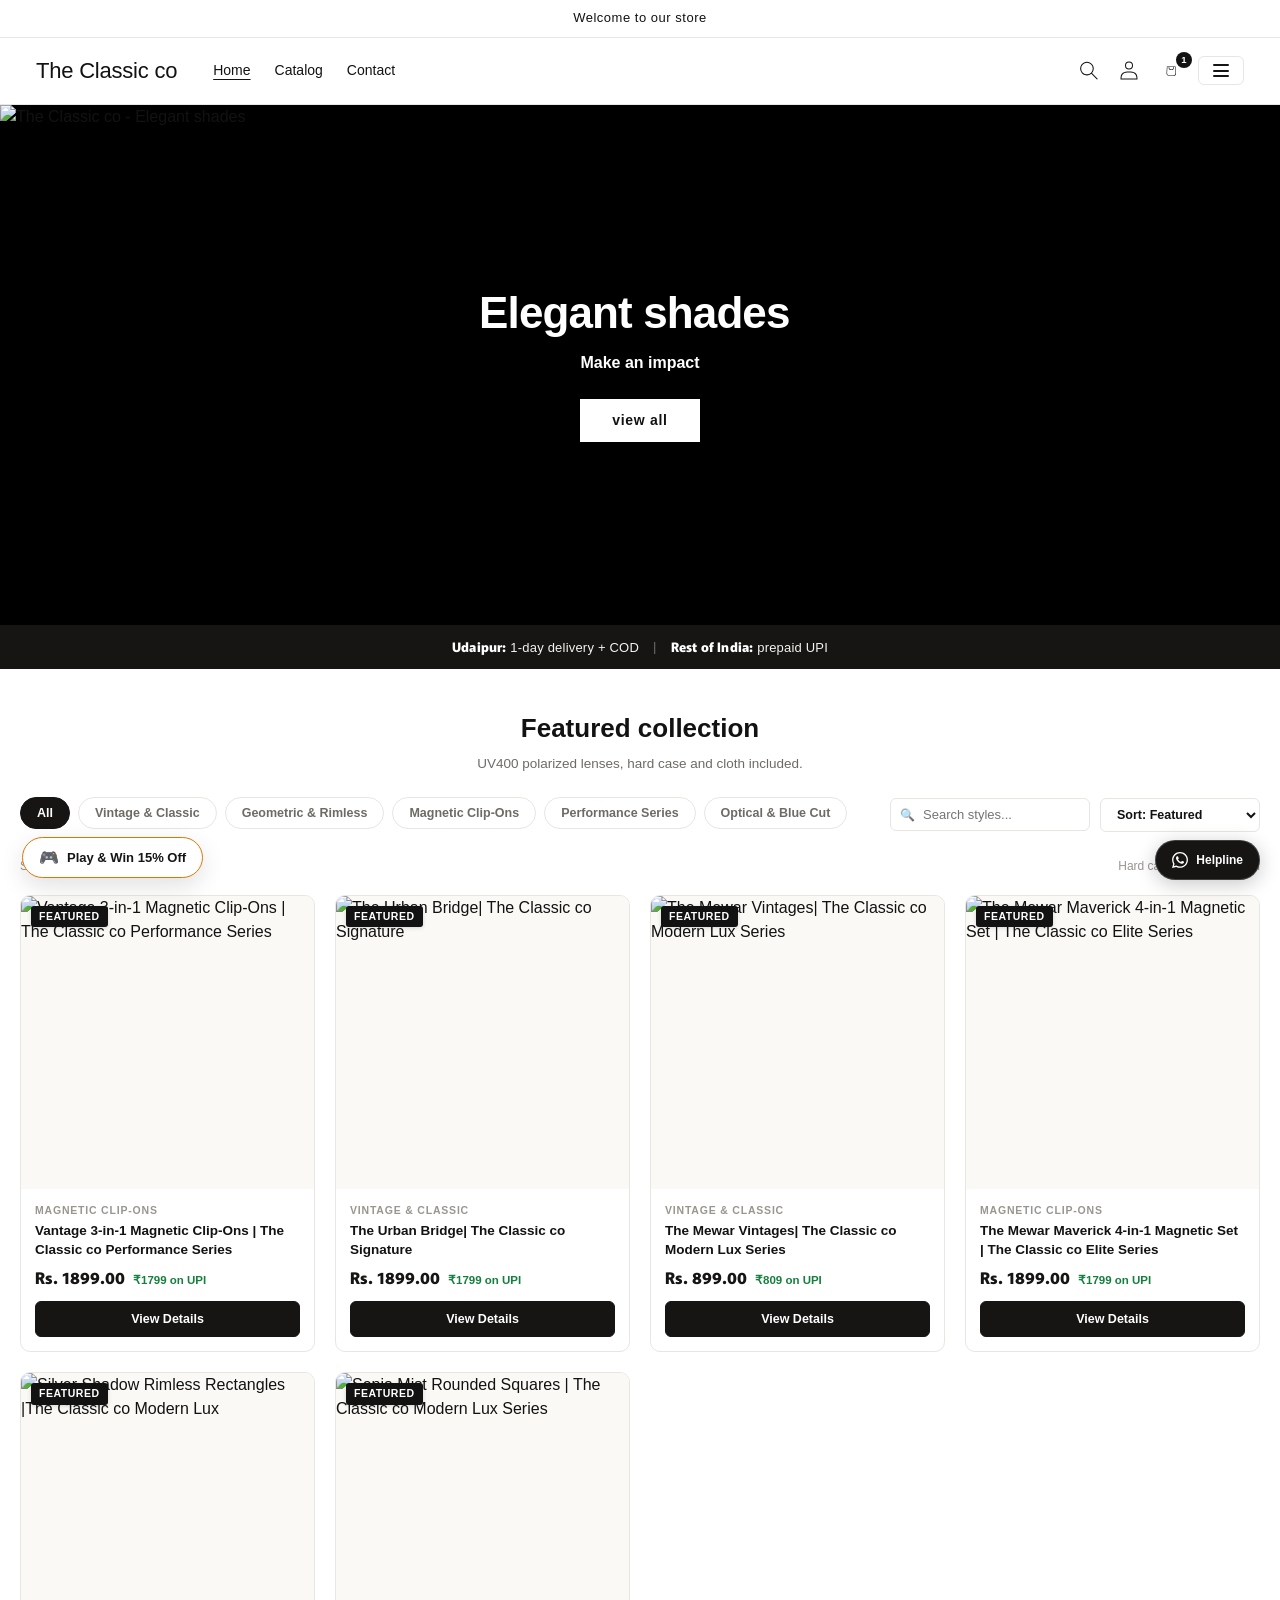
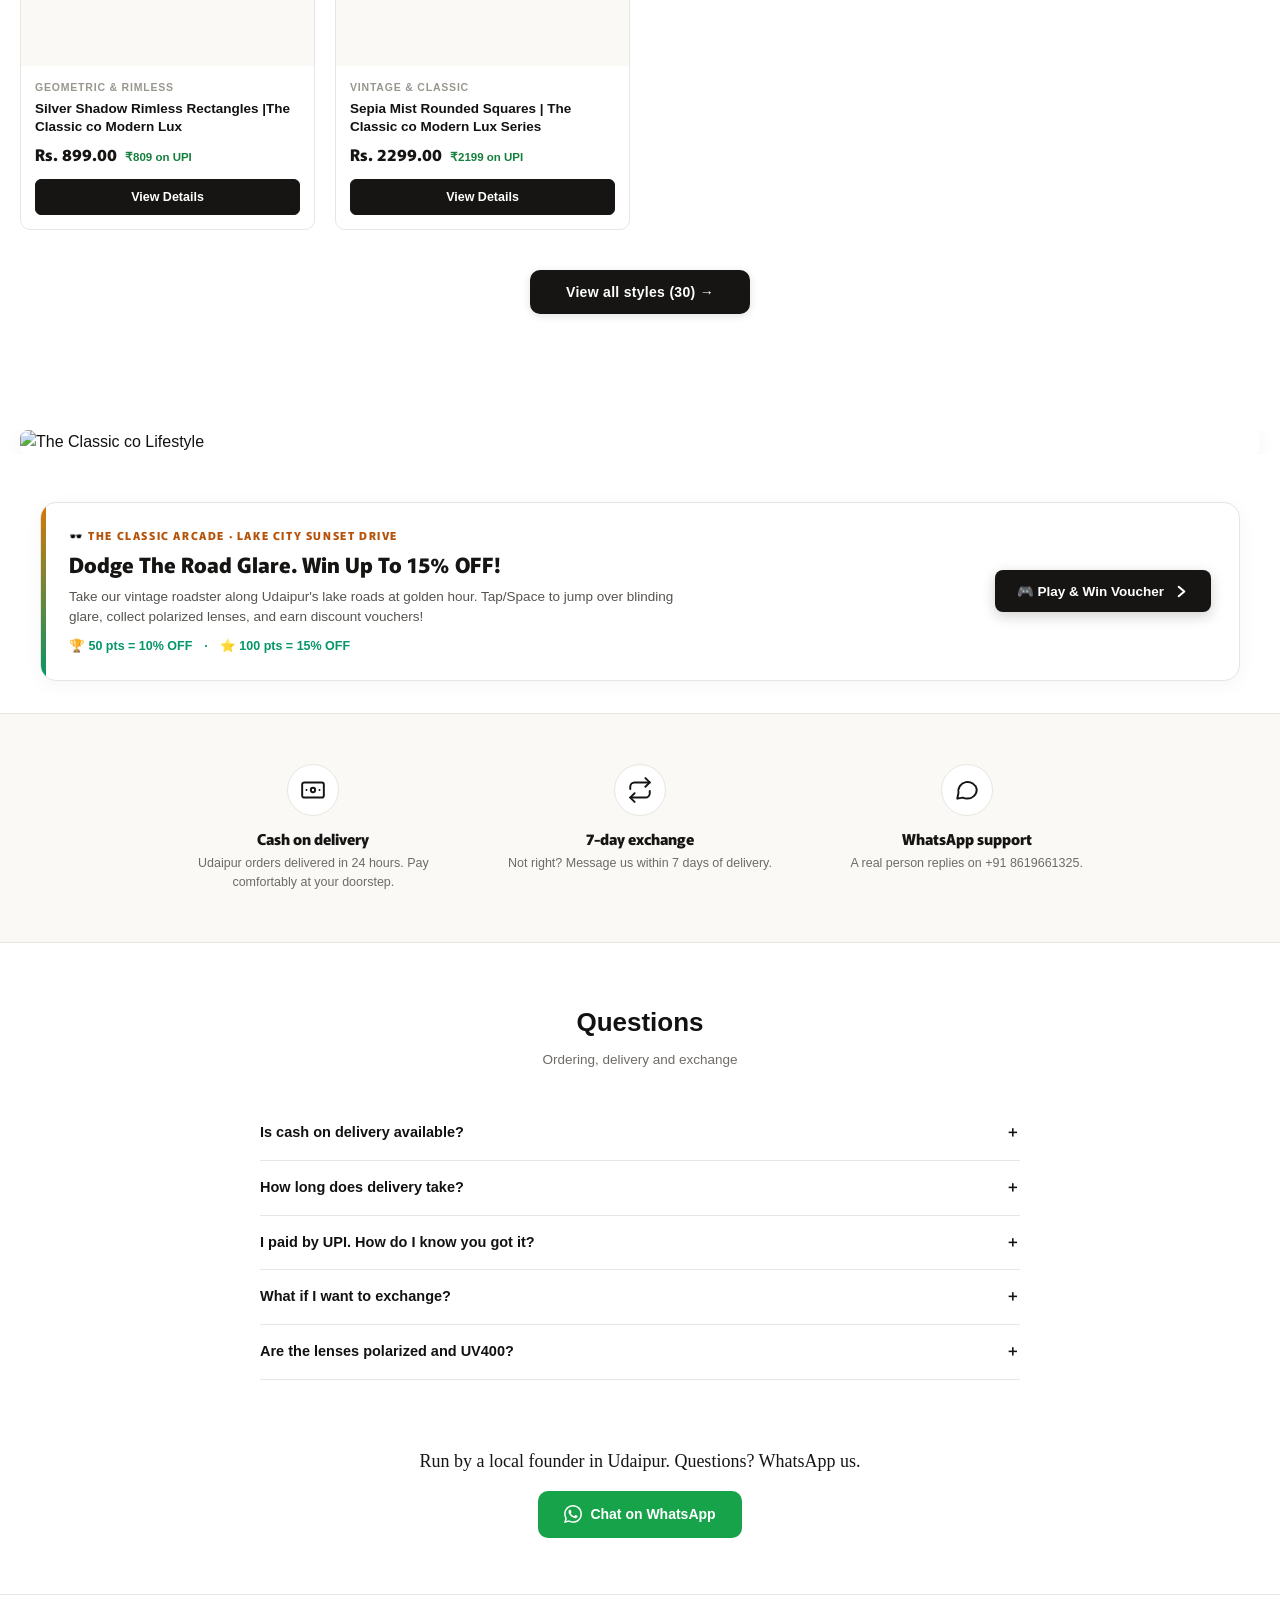
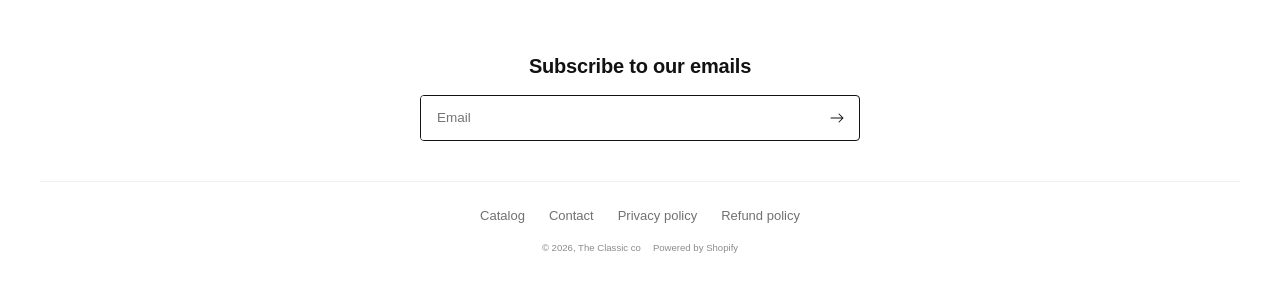
==== commit 1c27de2c: "🛍️ 1:1 Live Shopify Storefront & Catalog Match (Rise Theme v16.1.0 layout, Murecho typography, 28 li" ====
--- a/index.html
+++ b/index.html
@@ -22,7 +22,8 @@
   <link rel="preconnect" href="https://cdn.shopify.com" crossorigin>
   <link rel="dns-prefetch" href="https://cdn.shopify.com">
   <link rel="preconnect" href="https://fonts.googleapis.com">
-  <link href="https://fonts.googleapis.com/css2?family=Murecho:wght@300;400;500;600;700&family=Plus+Jakarta+Sans:wght@400;500;600;700;800&family=Playfair+Display:ital,wght@0,600;0,700;1,400&display=swap" rel="stylesheet">
+  <link rel="preconnect" href="https://fonts.gstatic.com" crossorigin>
+  <link href="https://fonts.googleapis.com/css2?family=Murecho:wght@300;400;500;600;700;800&family=Plus+Jakarta+Sans:wght@400;500;600;700;800&display=swap" rel="stylesheet">
   <script defer src="https://cdn.jsdelivr.net/npm/canvas-confetti@1.6.0/dist/confetti.browser.min.js"></script>
 
   <!-- Store config (IDs, prices, delivery rule) -->
@@ -118,18 +119,30 @@
 
   <!-- HEADER (SHOPIFY RISE THEME 1:1) -->
   <header>
-    <a href="/" class="brand-logo">The Classic co</a>
-
-    <nav class="header-inline-nav">
-      <a href="/" class="header-nav-link active">Home</a>
-      <a href="#collection" class="header-nav-link">Catalog</a>
-      <a href="#contact" class="header-nav-link">Contact</a>
-    </nav>
+    <div class="header-left-group">
+      <a href="/" class="brand-logo">The Classic co</a>
+
+      <nav class="header-inline-nav">
+        <a href="/" class="header-nav-link active">Home</a>
+        <a href="#collection" class="header-nav-link">Catalog</a>
+        <a href="#contact" class="header-nav-link">Contact</a>
+      </nav>
+    </div>
 
     <div class="header-tools">
       <button class="icon-tool-btn" onclick="document.getElementById('search-input')?.focus(); document.getElementById('collection')?.scrollIntoView({behavior:'smooth'});" aria-label="Search">
         <svg xmlns="http://www.w3.org/2000/svg" fill="none" class="icon-svg" viewBox="0 0 18 19" width="18" height="19"><path fill="currentColor" fill-rule="evenodd" d="M11.03 11.68A5.784 5.784 0 1 1 2.85 3.5a5.784 5.784 0 0 1 8.18 8.18m.26 1.12a6.78 6.78 0 1 1 .72-.7l5.4 5.4a.5.5 0 1 1-.71.7z" clip-rule="evenodd"/></svg>
       </button>
+
+      <a href="https://wa.me/918619661325" target="_blank" class="icon-tool-btn" aria-label="Account">
+        <svg xmlns="http://www.w3.org/2000/svg" fill="none" class="icon-svg" viewBox="0 0 18 19" width="18" height="19"><path fill="currentColor" fill-rule="evenodd" d="M6 4.5a3 3 0 1 1 6 0 3 3 0 0 1-6 0m3-4a4 4 0 1 0 0 8 4 4 0 0 0 0-8m5.58 12.15c1.12.82 1.83 2.24 1.91 4.85H1.51c.08-2.6.79-4.03 1.9-4.85C4.66 11.75 6.5 11.5 9 11.5s4.35.26 5.58 1.15M9 10.5c-2.5 0-4.65.24-6.17 1.35C1.27 12.98.5 14.93.5 18v.5h17V18c0-3.07-.77-5.02-2.33-6.15-1.52-1.1-3.67-1.35-6.17-1.35" clip-rule="evenodd"/></svg>
+      </a>
+
+      <button type="button" class="icon-tool-btn cart-icon-wrap" onclick="document.getElementById('collection')?.scrollIntoView({behavior:'smooth'});" aria-label="Cart">
+        <svg xmlns="http://www.w3.org/2000/svg" fill="none" class="icon-svg" viewBox="0 0 40 40" width="22" height="22"><path fill="currentColor" fill-rule="evenodd" d="M15.75 11.8h-3.16l-.77 11.6a5 5 0 0 0 4.99 5.34h7.38a5 5 0 0 0 4.99-5.33L28.4 11.8zm0 1h-2.22l-.71 10.67a4 4 0 0 0 3.99 4.27h7.38a4 4 0 0 0 4-4.27l-.72-10.67h-2.22v.63a4.75 4.75 0 1 1-9.5 0zm8.5 0h-7.5v.63a3.75 3.75 0 1 0 7.5 0z"/></svg>
+        <span class="cart-bubble-count" id="header-cart-badge">1</span>
+      </button>
+
       <button class="hamburger-btn" onclick="openMenuDrawer()" aria-label="Open Navigation">
         <div class="hamburger-icon">
           <span></span>
--- a/css/style.css
+++ b/css/style.css
@@ -1,218 +1,298 @@
+/* EXACT SHOPIFY RISE THEME FONTS */
+@font-face {
+  font-family: 'Murecho';
+  font-weight: 300;
+  font-style: normal;
+  font-display: swap;
+  src: url("https://fonts.gstatic.com/s/murecho/v17/1Ptzg8vdTUjh_0uMR80B5w.woff2") format("woff2");
+}
+@font-face {
+  font-family: 'Murecho';
+  font-weight: 400;
+  font-style: normal;
+  font-display: swap;
+  src: url("https://theclassicco-in.myshopify.com/cdn/fonts/murecho/murecho_n4.48026a226f97b34dd378daf307ec4f9bcdf1dd4c.woff2") format("woff2"),
+       url("https://fonts.gstatic.com/s/murecho/v17/1Ptzg8vdTUjh_0uMR80B5w.woff2") format("woff2");
+}
+@font-face {
+  font-family: 'Murecho';
+  font-weight: 500;
+  font-style: normal;
+  font-display: swap;
+  src: url("https://fonts.gstatic.com/s/murecho/v17/1Ptzg8vdTUjh_0uMSc4B5w.woff2") format("woff2");
+}
+@font-face {
+  font-family: 'Murecho';
+  font-weight: 600;
+  font-style: normal;
+  font-display: swap;
+  src: url("https://fonts.gstatic.com/s/murecho/v17/1Ptzg8vdTUjh_0uMSc4B5w.woff2") format("woff2");
+}
+@font-face {
+  font-family: 'Murecho';
+  font-weight: 700;
+  font-style: normal;
+  font-display: swap;
+  src: url("https://theclassicco-in.myshopify.com/cdn/fonts/murecho/murecho_n7.85aa37ea273eee5593712f2d3fa544d877fef839.woff2") format("woff2"),
+       url("https://fonts.gstatic.com/s/murecho/v17/1Ptzg8vdTUjh_0uMSc4B5w.woff2") format("woff2");
+}
+@font-face {
+  font-family: 'Murecho';
+  font-weight: 800;
+  font-style: normal;
+  font-display: swap;
+  src: url("https://fonts.gstatic.com/s/murecho/v17/1Ptzg8vdTUjh_0uMSc4B5w.woff2") format("woff2");
+}
+
 :root {
-      --bg: #ffffff;
-      --bg-warm: #faf9f6;
-      --surface: #ffffff;
-      --surface-border: #e8e6e1;
-      --surface-border-subtle: #f0eee9;
-      --text: #161514;
-      --text-muted: #6e6b66;
-      --text-light: #99958f;
-      --accent: #b48448;
-      --accent-dark: #8c622a;
-      --green: #059669;
-      --green-light: #ecfdf5;
-      --radius: 10px;
-      --radius-sm: 6px;
-      --radius-pill: 999px;
-      --shadow-sm: 0 2px 8px rgba(22, 21, 20, 0.04);
-      --shadow-md: 0 8px 24px rgba(22, 21, 20, 0.08);
-      --transition: all 0.2s cubic-bezier(0.16, 1, 0.3, 1);
-    }
-
-    * { box-sizing: border-box; margin: 0; padding: 0; -webkit-tap-highlight-color: transparent; }
-    body {
-      font-family: 'Murecho', -apple-system, BlinkMacSystemFont, 'Segoe UI', Roboto, sans-serif;
-      background: var(--bg);
-      color: var(--text);
-      line-height: 1.5;
-      -webkit-font-smoothing: antialiased;
-      overflow-x: hidden;
-    }
-
-    /* TOP ANNOUNCEMENT BAR (SHOPIFY RISE THEME 1:1) */
-    .announcement-bar {
-      background: #ffffff;
-      color: #121212;
-      border-bottom: 1px solid #e8e8e8;
-      font-size: 13px;
-      font-weight: 500;
-      letter-spacing: 0.04em;
-      padding: 10px 16px;
-      text-align: center;
-      display: flex;
-      justify-content: center;
-      align-items: center;
-      gap: 12px;
-    }
-    .announcement-bar-message {
-      margin: 0;
-      line-height: 1.3;
-    }
-
-    /* HEADER (SHOPIFY RISE THEME 1:1) */
-    header {
-      position: sticky;
-      top: 0;
-      background: #ffffff;
-      border-bottom: 1px solid #e8e8e8;
-      z-index: 100;
-      padding: 16px 28px;
-      display: flex;
-      justify-content: space-between;
-      align-items: center;
-    }
-    .brand-logo {
-      font-family: 'Murecho', sans-serif;
-      font-size: 20px;
-      font-weight: 600;
-      letter-spacing: -0.01em;
-      color: #121212;
-      text-decoration: none;
-      text-transform: none;
-    }
-    .header-inline-nav {
-      display: flex;
-      gap: 28px;
-      list-style: none;
-      align-items: center;
-    }
-    .header-nav-link {
-      color: #121212;
-      text-decoration: none;
-      font-size: 14px;
-      font-weight: 500;
-      transition: opacity 0.2s;
-      position: relative;
-    }
-    .header-nav-link:hover { opacity: 0.7; }
-    .header-nav-link.active::after {
-      content: '';
-      position: absolute;
-      bottom: -6px;
-      left: 0;
-      width: 100%;
-      height: 1.5px;
-      background: #121212;
-    }
-    .header-tools {
-      display: flex;
-      align-items: center;
-      gap: 12px;
-    }
-    .icon-tool-btn {
-      background: transparent;
-      border: none;
-      color: #121212;
-      cursor: pointer;
-      display: inline-flex;
-      align-items: center;
-      justify-content: center;
-      padding: 6px;
-      border-radius: 4px;
-      transition: opacity 0.2s;
-    }
-    .icon-tool-btn:hover { opacity: 0.7; }
-    @media (max-width: 768px) {
-      .header-inline-nav { display: none; }
-      header { padding: 12px 18px; }
-    }
-
-    /* HERO SLIDESHOW (SHOPIFY RISE THEME 1:1) */
-    .rise-hero-section {
-      position: relative;
-      width: 100%;
-      background: #000000;
-      overflow: hidden;
-    }
-    .rise-hero-container {
-      position: relative;
-      width: 100%;
-      min-height: 520px;
-      display: flex;
-      align-items: center;
-      justify-content: center;
-    }
-    .rise-hero-media {
-      position: absolute;
-      top: 0;
-      left: 0;
-      width: 100%;
-      height: 100%;
-    }
-    .rise-hero-img {
-      width: 100%;
-      height: 100%;
-      object-fit: cover;
-      object-position: center;
-      display: block;
-    }
-    .rise-hero-content-wrapper {
-      position: relative;
-      z-index: 2;
-      width: 100%;
-      max-width: 1200px;
-      padding: 60px 20px;
-      display: flex;
-      justify-content: center;
-    }
-    .rise-hero-card {
-      background: rgba(255, 255, 255, 0.94);
-      backdrop-filter: blur(8px);
-      -webkit-backdrop-filter: blur(8px);
-      padding: 34px 44px;
-      border-radius: 6px;
-      text-align: center;
-      max-width: 480px;
-      box-shadow: 0 4px 20px rgba(0, 0, 0, 0.1);
-    }
-    .rise-hero-title {
-      font-family: 'Murecho', sans-serif;
-      font-size: 36px;
-      font-weight: 700;
-      letter-spacing: -0.02em;
-      color: #121212;
-      margin-bottom: 10px;
-      line-height: 1.15;
-    }
-    .rise-hero-subtitle {
-      font-family: 'Murecho', sans-serif;
-      font-size: 17px;
-      font-weight: 500;
-      color: #121212;
-      margin-bottom: 22px;
-    }
-    .rise-btn-primary {
-      display: inline-block;
-      background: #121212;
-      color: #ffffff;
-      padding: 13px 36px;
-      border-radius: 40px;
-      font-size: 13.5px;
-      font-weight: 600;
-      text-decoration: none;
-      letter-spacing: 0.08em;
-      text-transform: lowercase;
-      transition: all 0.2s ease;
-    }
-    .rise-btn-primary:hover {
-      background: #333333;
-      transform: translateY(-1px);
-    }
-    @media (max-width: 749px) {
-      .rise-hero-container {
-        min-height: 380px;
-      }
-      .rise-hero-card {
-        padding: 24px 20px;
-        margin: 0 16px;
-      }
-      .rise-hero-title {
-        font-size: 26px;
-      }
-      .rise-hero-subtitle {
-        font-size: 14.5px;
-      }
-    }
+  --bg: #ffffff;
+  --bg-warm: #faf9f6;
+  --surface: #ffffff;
+  --surface-border: #e8e6e1;
+  --surface-border-subtle: #f0eee9;
+  --text: #121212;
+  --text-muted: #6e6b66;
+  --text-light: #99958f;
+  --accent: #b48448;
+  --accent-dark: #8c622a;
+  --green: #059669;
+  --green-light: #ecfdf5;
+  --radius: 10px;
+  --radius-sm: 6px;
+  --radius-pill: 999px;
+  --shadow-sm: 0 2px 8px rgba(22, 21, 20, 0.04);
+  --shadow-md: 0 8px 24px rgba(22, 21, 20, 0.08);
+  --transition: all 0.2s cubic-bezier(0.16, 1, 0.3, 1);
+}
+
+* {
+  box-sizing: border-box;
+  margin: 0;
+  padding: 0;
+  -webkit-tap-highlight-color: transparent;
+  font-family: 'Murecho', -apple-system, BlinkMacSystemFont, 'Segoe UI', Roboto, sans-serif;
+}
+body {
+  font-family: 'Murecho', -apple-system, BlinkMacSystemFont, 'Segoe UI', Roboto, sans-serif;
+  background: var(--bg);
+  color: var(--text);
+  line-height: 1.5;
+  -webkit-font-smoothing: antialiased;
+  overflow-x: hidden;
+}
+
+h1, h2, h3, h4, h5, h6, .brand-logo, .rise-hero-title, .rise-hero-subtitle, .rise-btn-primary, .header-nav-link, .card-title, .section-title {
+  font-family: 'Murecho', sans-serif !important;
+}
+
+/* TOP ANNOUNCEMENT BAR (SHOPIFY RISE THEME 1:1) */
+.announcement-bar {
+  background: #ffffff;
+  color: #121212;
+  border-bottom: 1px solid #e8e8e8;
+  font-size: 13px;
+  font-weight: 500;
+  letter-spacing: 0.04em;
+  padding: 10px 16px;
+  text-align: center;
+  display: flex;
+  justify-content: center;
+  align-items: center;
+  gap: 12px;
+}
+.announcement-bar-message {
+  margin: 0;
+  line-height: 1.3;
+}
+
+/* HEADER (SHOPIFY RISE THEME 1:1) */
+header {
+  position: sticky;
+  top: 0;
+  background: #ffffff;
+  border-bottom: 1px solid #e8e8e8;
+  z-index: 100;
+  padding: 16px 36px;
+  display: flex;
+  justify-content: space-between;
+  align-items: center;
+}
+.header-left-group {
+  display: flex;
+  align-items: center;
+  gap: 36px;
+}
+.brand-logo {
+  font-family: 'Murecho', sans-serif !important;
+  font-size: 22px;
+  font-weight: 500;
+  letter-spacing: -0.01em;
+  color: #121212;
+  text-decoration: none;
+  text-transform: none;
+}
+.header-inline-nav {
+  display: flex;
+  gap: 24px;
+  list-style: none;
+  align-items: center;
+}
+.header-nav-link {
+  color: #121212;
+  text-decoration: none;
+  font-size: 14px;
+  font-weight: 400;
+  transition: opacity 0.2s;
+  position: relative;
+  font-family: 'Murecho', sans-serif !important;
+}
+.header-nav-link:hover {
+  text-decoration: underline;
+  text-underline-offset: 4px;
+}
+.header-nav-link.active {
+  text-decoration: underline;
+  text-underline-offset: 4px;
+  font-weight: 500;
+}
+.header-nav-link.active::after {
+  display: none;
+}
+.header-tools {
+  display: flex;
+  align-items: center;
+  gap: 16px;
+}
+.icon-tool-btn {
+  background: transparent;
+  border: none;
+  color: #121212;
+  cursor: pointer;
+  display: inline-flex;
+  align-items: center;
+  justify-content: center;
+  padding: 6px;
+  border-radius: 4px;
+  transition: opacity 0.2s;
+  text-decoration: none;
+}
+.icon-tool-btn:hover { opacity: 0.7; }
+.cart-icon-wrap {
+  position: relative;
+}
+.cart-bubble-count {
+  position: absolute;
+  top: -2px;
+  right: -4px;
+  background: #121212;
+  color: #ffffff;
+  font-size: 9.5px;
+  font-weight: 700;
+  width: 16px;
+  height: 16px;
+  border-radius: 50%;
+  display: flex;
+  align-items: center;
+  justify-content: center;
+  line-height: 1;
+}
+@media (max-width: 768px) {
+  .header-inline-nav { display: none; }
+  header { padding: 12px 18px; }
+}
+
+/* HERO SLIDESHOW (SHOPIFY RISE THEME 1:1) */
+.rise-hero-section {
+  position: relative;
+  width: 100%;
+  background: #000000;
+  overflow: hidden;
+}
+.rise-hero-container {
+  position: relative;
+  width: 100%;
+  min-height: 520px;
+  display: flex;
+  align-items: center;
+  justify-content: center;
+}
+.rise-hero-media {
+  position: absolute;
+  top: 0;
+  left: 0;
+  width: 100%;
+  height: 100%;
+}
+.rise-hero-img {
+  width: 100%;
+  height: 100%;
+  object-fit: cover;
+  object-position: center;
+  display: block;
+}
+.rise-hero-content-wrapper {
+  position: relative;
+  z-index: 2;
+  width: 100%;
+  max-width: 1200px;
+  padding: 60px 20px;
+  display: flex;
+  justify-content: center;
+}
+.rise-hero-card {
+  background: transparent;
+  padding: 20px;
+  text-align: center;
+  max-width: 600px;
+  box-shadow: none;
+}
+.rise-hero-title {
+  font-family: 'Murecho', sans-serif !important;
+  font-size: 44px;
+  font-weight: 700;
+  letter-spacing: -0.02em;
+  color: #ffffff;
+  margin-bottom: 12px;
+  line-height: 1.15;
+  text-shadow: 0 2px 10px rgba(0, 0, 0, 0.4);
+}
+.rise-hero-subtitle {
+  font-family: 'Murecho', sans-serif !important;
+  font-size: 16px;
+  font-weight: 700;
+  color: #ffffff;
+  margin-bottom: 24px;
+  text-shadow: 0 1px 6px rgba(0, 0, 0, 0.4);
+}
+.rise-btn-primary {
+  display: inline-block;
+  background: #ffffff;
+  color: #121212;
+  padding: 11px 32px;
+  border-radius: 0px;
+  font-size: 14px;
+  font-weight: 600;
+  text-decoration: none;
+  letter-spacing: 0.05em;
+  text-transform: lowercase;
+  transition: all 0.2s ease;
+  box-shadow: 0 2px 8px rgba(0, 0, 0, 0.2);
+}
+.rise-btn-primary:hover {
+  background: #f0f0f0;
+  transform: translateY(-1px);
+}
+@media (max-width: 749px) {
+  .rise-hero-container {
+    min-height: 380px;
+  }
+  .rise-hero-title {
+    font-size: 28px;
+  }
+  .rise-hero-subtitle {
+    font-size: 14px;
+  }
+}
 
     /* TRUST BAR */
     .trust-bar {
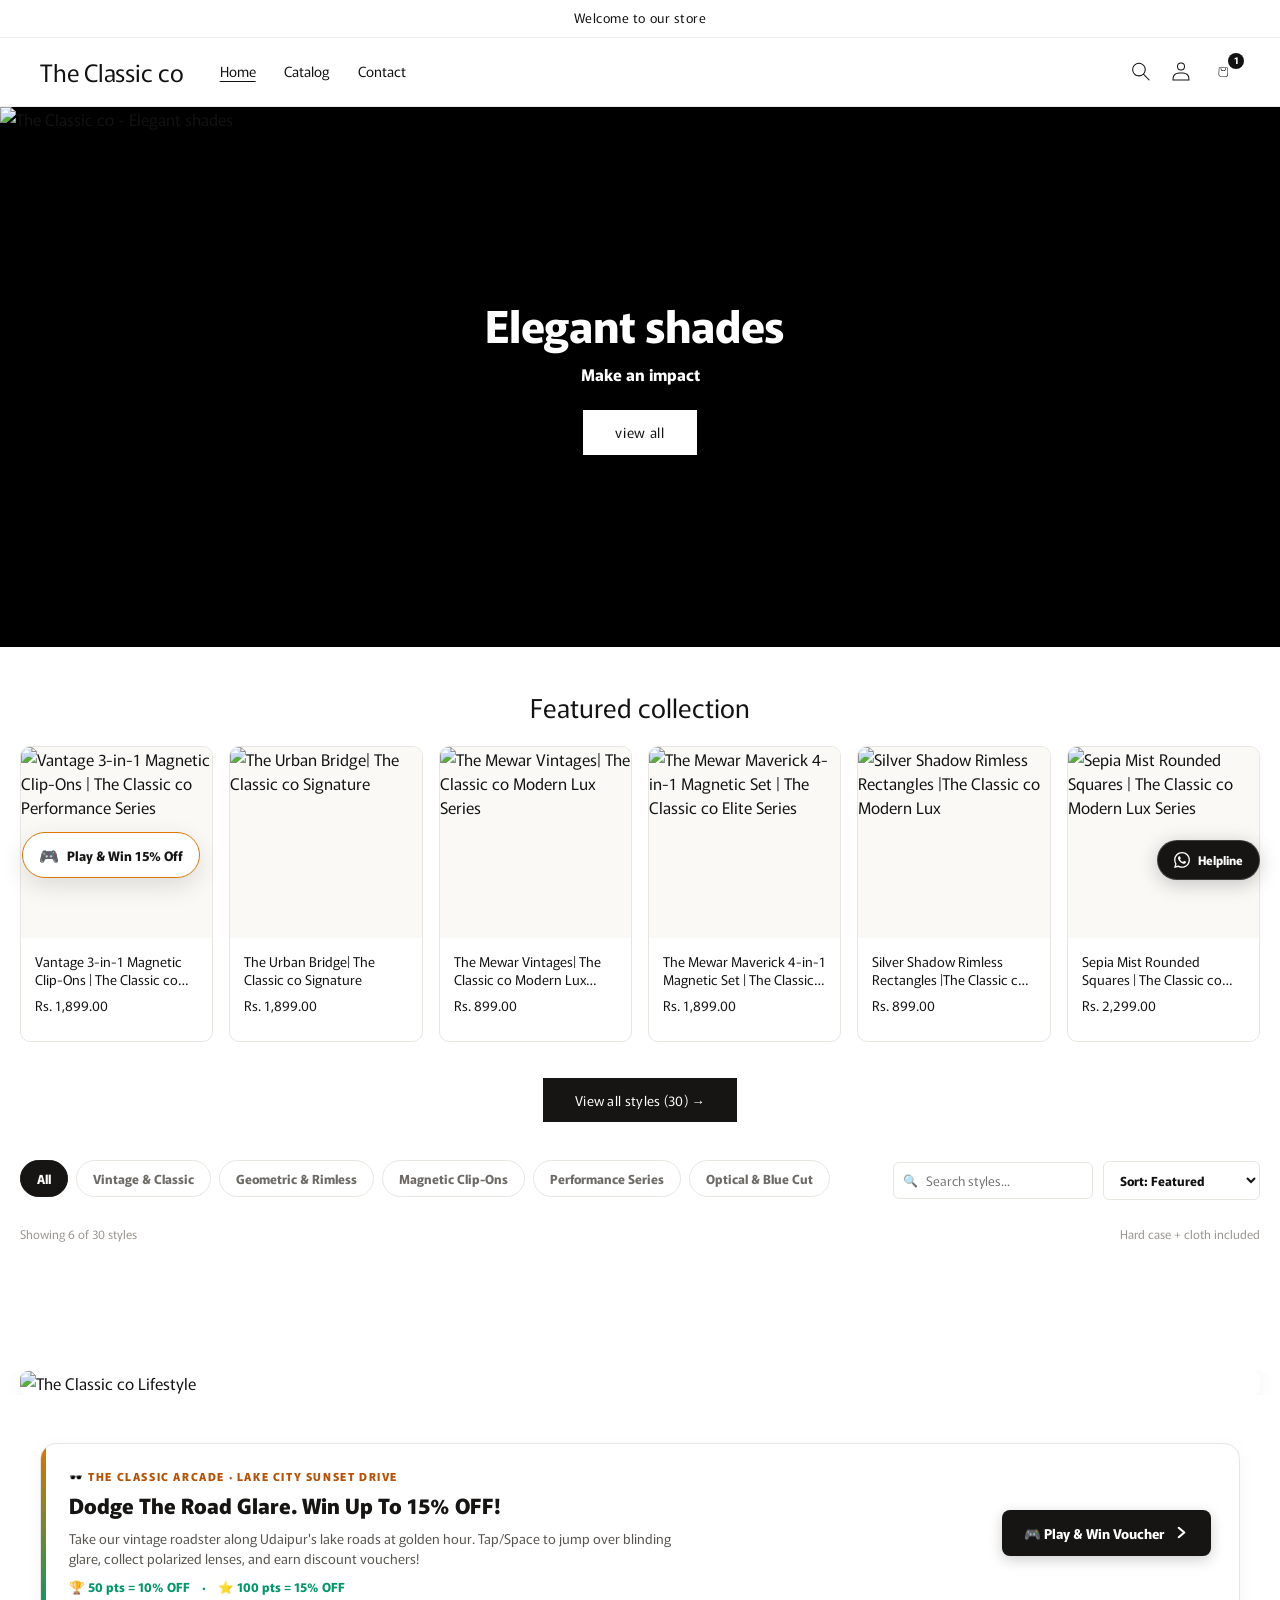
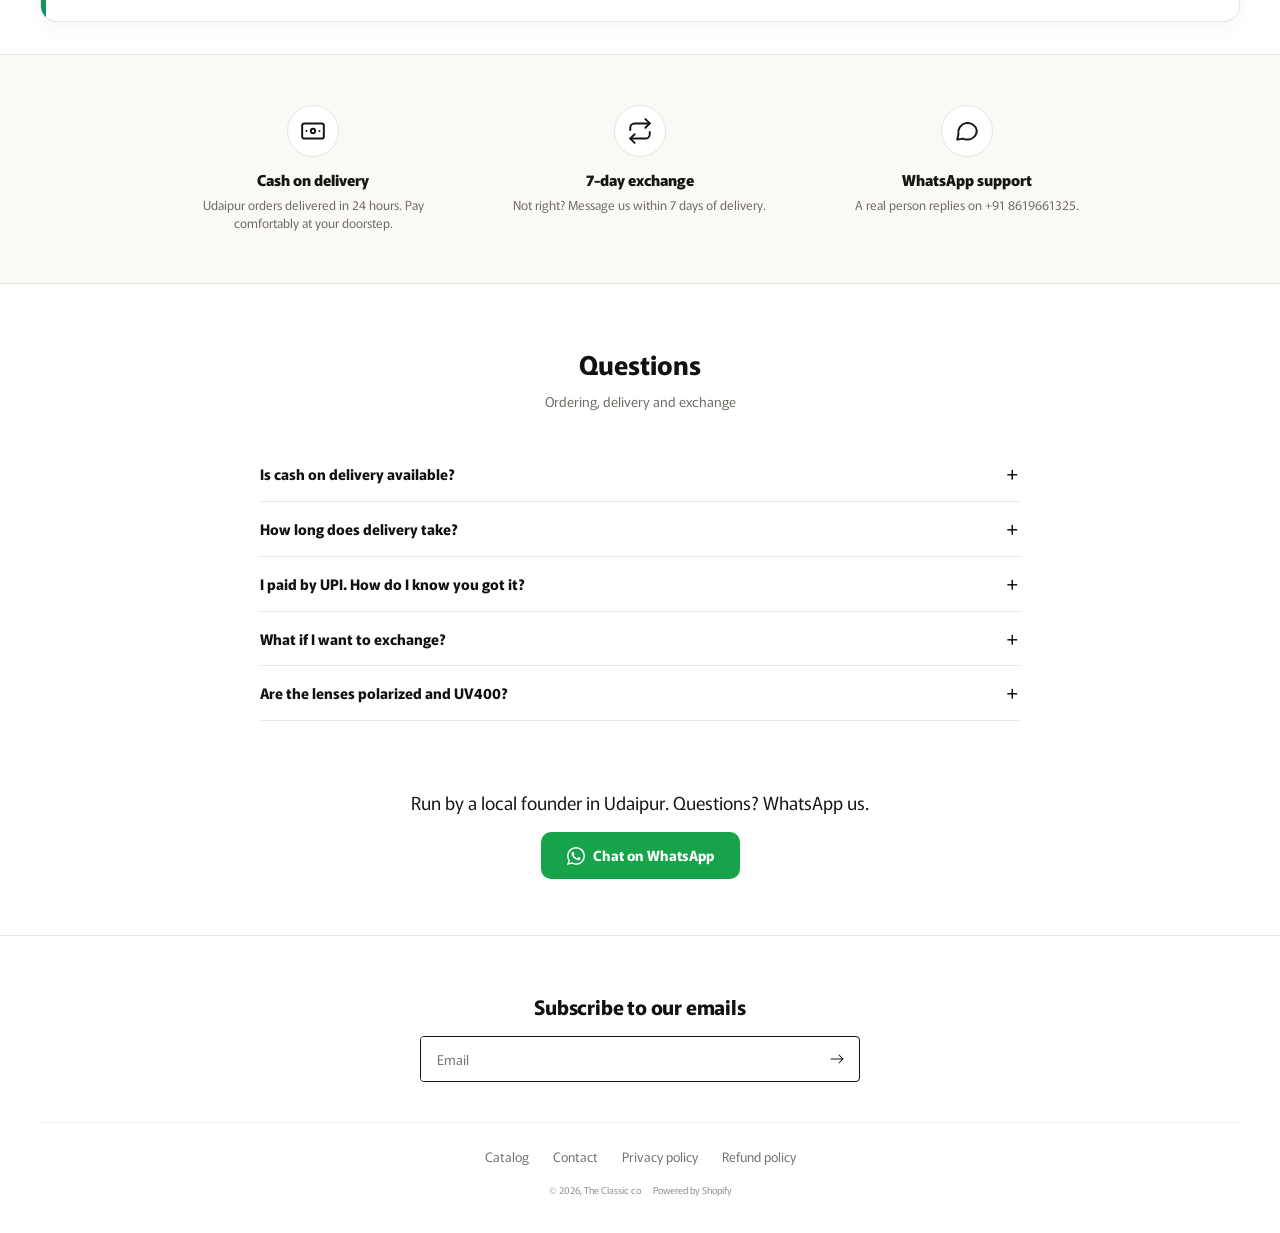
==== commit 8ac0ed87: "🛍️ 1:1 Pixel-Perfect Shopify Rise Theme Sync: Local Murecho WOFF2 fonts, 6-col desktop layout, clean" ====
--- a/index.html
+++ b/index.html
@@ -19,15 +19,16 @@
   <link rel="icon" type="image/svg+xml" href="icon.svg">
 
   <!-- CDNs & Fonts -->
+  <link rel="preload" href="fonts/murecho_400.woff2" as="font" type="font/woff2" crossorigin>
+  <link rel="preload" href="fonts/murecho_700.woff2" as="font" type="font/woff2" crossorigin>
   <link rel="preconnect" href="https://cdn.shopify.com" crossorigin>
-  <link rel="dns-prefetch" href="https://cdn.shopify.com">
   <link rel="preconnect" href="https://fonts.googleapis.com">
   <link rel="preconnect" href="https://fonts.gstatic.com" crossorigin>
-  <link href="https://fonts.googleapis.com/css2?family=Murecho:wght@300;400;500;600;700;800&family=Plus+Jakarta+Sans:wght@400;500;600;700;800&display=swap" rel="stylesheet">
+  <link href="https://fonts.googleapis.com/css2?family=Murecho:wght@400;700&display=swap" rel="stylesheet">
   <script defer src="https://cdn.jsdelivr.net/npm/canvas-confetti@1.6.0/dist/confetti.browser.min.js"></script>
 
   <!-- Store config (IDs, prices, delivery rule) -->
-  <script src="js/products-data.js?v=20261005"></script>
+  <script src="js/products-data.js?v=20261015-rise2"></script>
 
   <!-- Marketing pixels: IDs are set in js/products-data.js and load for every visitor -->
   <script>
@@ -60,8 +61,8 @@
   </script>
 
   <!-- Core Design & Mobile Stylesheets -->
-  <link rel="stylesheet" href="css/style.css?v=20261005">
-  <link rel="stylesheet" href="css/mobile.css?v=20261005">
+  <link rel="stylesheet" href="css/style.css?v=20261015-rise2">
+  <link rel="stylesheet" href="css/mobile.css?v=20261015-rise2">
 </head>
 <body>
 
@@ -171,8 +172,8 @@
     </div>
   </section>
 
-  <!-- DELIVERY STRIP -->
-  <div class="delivery-strip">
+  <!-- DELIVERY STRIP (Hidden on homepage to match Shopify Rise 1:1) -->
+  <div class="delivery-strip" style="display: none;">
     <span><strong>Udaipur:</strong> 1-day delivery + COD</span>
     <span class="delivery-strip-sep">|</span>
     <span><strong>Rest of India:</strong> prepaid UPI</span>
@@ -182,11 +183,16 @@
   <main class="catalog-section" id="collection">
     
     <div class="catalog-head">
-      <h2 class="section-title" id="catalog-heading" style="margin-bottom:6px;">Featured collection</h2>
-      <div class="section-sub" id="catalog-sub" style="margin-bottom:22px;">UV400 polarized lenses, hard case and cloth included.</div>
-    </div>
-
-    <div class="filter-bar">
+      <h2 class="section-title" id="catalog-heading" style="margin-bottom:20px; font-weight:400; font-size:26px;">Featured collection</h2>
+      <div class="section-sub" id="catalog-sub" style="display: none;">UV400 polarized lenses, hard case and cloth included.</div>
+    </div>
+
+    <!-- PRODUCTS GRID (SHOPIFY RISE THEME 6 COLUMNS DESKTOP) -->
+    <div class="products-grid" id="products-grid">
+      <!-- Injected via JavaScript -->
+    </div>
+
+    <div class="filter-bar" style="margin-top: 24px;">
       <div class="pill-tabs">
         <button class="pill-tab active" data-cat="All" onclick="filterCategory('All', this)">All</button>
         <button class="pill-tab" data-cat="Vintage &amp; Classic" onclick="filterCategory('Vintage &amp; Classic', this)">Vintage &amp; Classic</button>
@@ -214,11 +220,6 @@
     <div class="count-status">
       <span id="results-count-text">Showing styles</span>
       <span>Hard case + cloth included</span>
-    </div>
-
-    <!-- PRODUCTS GRID -->
-    <div class="products-grid" id="products-grid">
-      <!-- Injected via JavaScript -->
     </div>
   </main>
 
@@ -762,10 +763,10 @@
 
   <!-- ========================================================================= -->
   <!-- Application Logic (js/products-data.js is loaded in <head>) -->
-  <script src="js/catalog.js?v=20261005"></script>
-  <script src="js/checkout.js?v=20261005"></script>
-  <script src="js/game.js?v=20261005"></script>
-  <script src="js/app.js?v=20261005"></script>
-  <script src="js/pwa.js?v=20261005"></script>
+  <script src="js/catalog.js?v=20261015-rise2"></script>
+  <script src="js/checkout.js?v=20261015-rise2"></script>
+  <script src="js/game.js?v=20261015-rise2"></script>
+  <script src="js/app.js?v=20261015-rise2"></script>
+  <script src="js/pwa.js?v=20261015-rise2"></script>
 </body>
 </html>
--- a/css/style.css
+++ b/css/style.css
@@ -1,47 +1,51 @@
-/* EXACT SHOPIFY RISE THEME FONTS */
+/* EXACT SHOPIFY RISE THEME FONTS (LOCAL + SHOPIFY CDN FALLBACK) */
 @font-face {
   font-family: 'Murecho';
   font-weight: 300;
   font-style: normal;
   font-display: swap;
-  src: url("https://fonts.gstatic.com/s/murecho/v17/1Ptzg8vdTUjh_0uMR80B5w.woff2") format("woff2");
+  src: url("../fonts/murecho_400.woff2") format("woff2"),
+       url("https://theclassicco-in.myshopify.com/cdn/fonts/murecho/murecho_n4.48026a226f97b34dd378daf307ec4f9bcdf1dd4c.woff2") format("woff2");
 }
 @font-face {
   font-family: 'Murecho';
   font-weight: 400;
   font-style: normal;
   font-display: swap;
-  src: url("https://theclassicco-in.myshopify.com/cdn/fonts/murecho/murecho_n4.48026a226f97b34dd378daf307ec4f9bcdf1dd4c.woff2") format("woff2"),
-       url("https://fonts.gstatic.com/s/murecho/v17/1Ptzg8vdTUjh_0uMR80B5w.woff2") format("woff2");
+  src: url("../fonts/murecho_400.woff2") format("woff2"),
+       url("https://theclassicco-in.myshopify.com/cdn/fonts/murecho/murecho_n4.48026a226f97b34dd378daf307ec4f9bcdf1dd4c.woff2") format("woff2");
 }
 @font-face {
   font-family: 'Murecho';
   font-weight: 500;
   font-style: normal;
   font-display: swap;
-  src: url("https://fonts.gstatic.com/s/murecho/v17/1Ptzg8vdTUjh_0uMSc4B5w.woff2") format("woff2");
+  src: url("../fonts/murecho_400.woff2") format("woff2"),
+       url("https://theclassicco-in.myshopify.com/cdn/fonts/murecho/murecho_n4.48026a226f97b34dd378daf307ec4f9bcdf1dd4c.woff2") format("woff2");
 }
 @font-face {
   font-family: 'Murecho';
   font-weight: 600;
   font-style: normal;
   font-display: swap;
-  src: url("https://fonts.gstatic.com/s/murecho/v17/1Ptzg8vdTUjh_0uMSc4B5w.woff2") format("woff2");
+  src: url("../fonts/murecho_700.woff2") format("woff2"),
+       url("https://theclassicco-in.myshopify.com/cdn/fonts/murecho/murecho_n7.85aa37ea273eee5593712f2d3fa544d877fef839.woff2") format("woff2");
 }
 @font-face {
   font-family: 'Murecho';
   font-weight: 700;
   font-style: normal;
   font-display: swap;
-  src: url("https://theclassicco-in.myshopify.com/cdn/fonts/murecho/murecho_n7.85aa37ea273eee5593712f2d3fa544d877fef839.woff2") format("woff2"),
-       url("https://fonts.gstatic.com/s/murecho/v17/1Ptzg8vdTUjh_0uMSc4B5w.woff2") format("woff2");
+  src: url("../fonts/murecho_700.woff2") format("woff2"),
+       url("https://theclassicco-in.myshopify.com/cdn/fonts/murecho/murecho_n7.85aa37ea273eee5593712f2d3fa544d877fef839.woff2") format("woff2");
 }
 @font-face {
   font-family: 'Murecho';
   font-weight: 800;
   font-style: normal;
   font-display: swap;
-  src: url("https://fonts.gstatic.com/s/murecho/v17/1Ptzg8vdTUjh_0uMSc4B5w.woff2") format("woff2");
+  src: url("../fonts/murecho_700.woff2") format("woff2"),
+       url("https://theclassicco-in.myshopify.com/cdn/fonts/murecho/murecho_n7.85aa37ea273eee5593712f2d3fa544d877fef839.woff2") format("woff2");
 }
 
 :root {
@@ -89,9 +93,9 @@
 .announcement-bar {
   background: #ffffff;
   color: #121212;
-  border-bottom: 1px solid #e8e8e8;
+  border-bottom: 1px solid rgba(18, 18, 18, 0.08);
   font-size: 13px;
-  font-weight: 500;
+  font-weight: 400;
   letter-spacing: 0.04em;
   padding: 10px 16px;
   text-align: center;
@@ -103,6 +107,9 @@
 .announcement-bar-message {
   margin: 0;
   line-height: 1.3;
+  font-size: 13px;
+  font-weight: 400;
+  color: #121212;
 }
 
 /* HEADER (SHOPIFY RISE THEME 1:1) */
@@ -110,9 +117,9 @@
   position: sticky;
   top: 0;
   background: #ffffff;
-  border-bottom: 1px solid #e8e8e8;
+  border-bottom: 1px solid rgba(18, 18, 18, 0.08);
   z-index: 100;
-  padding: 16px 36px;
+  padding: 16px 40px;
   display: flex;
   justify-content: space-between;
   align-items: center;
@@ -124,8 +131,8 @@
 }
 .brand-logo {
   font-family: 'Murecho', sans-serif !important;
-  font-size: 22px;
-  font-weight: 500;
+  font-size: 24px;
+  font-weight: 400 !important;
   letter-spacing: -0.01em;
   color: #121212;
   text-decoration: none;
@@ -133,7 +140,7 @@
 }
 .header-inline-nav {
   display: flex;
-  gap: 24px;
+  gap: 28px;
   list-style: none;
   align-items: center;
 }
@@ -149,11 +156,13 @@
 .header-nav-link:hover {
   text-decoration: underline;
   text-underline-offset: 4px;
+  text-decoration-thickness: 1px;
 }
 .header-nav-link.active {
   text-decoration: underline;
   text-underline-offset: 4px;
-  font-weight: 500;
+  text-decoration-thickness: 1px;
+  font-weight: 400;
 }
 .header-nav-link.active::after {
   display: none;
@@ -196,8 +205,12 @@
   justify-content: center;
   line-height: 1;
 }
-@media (max-width: 768px) {
-  .header-inline-nav { display: none; }
+.hamburger-btn {
+  display: none !important;
+}
+@media (max-width: 989px) {
+  .hamburger-btn { display: inline-flex !important; }
+  .header-inline-nav { display: none !important; }
   header { padding: 12px 18px; }
 }
 
@@ -211,7 +224,7 @@
 .rise-hero-container {
   position: relative;
   width: 100%;
-  min-height: 520px;
+  min-height: 540px;
   display: flex;
   align-items: center;
   justify-content: center;
@@ -250,11 +263,11 @@
   font-family: 'Murecho', sans-serif !important;
   font-size: 44px;
   font-weight: 700;
-  letter-spacing: -0.02em;
+  letter-spacing: -0.01em;
   color: #ffffff;
   margin-bottom: 12px;
   line-height: 1.15;
-  text-shadow: 0 2px 10px rgba(0, 0, 0, 0.4);
+  text-shadow: none !important;
 }
 .rise-hero-subtitle {
   font-family: 'Murecho', sans-serif !important;
@@ -262,25 +275,25 @@
   font-weight: 700;
   color: #ffffff;
   margin-bottom: 24px;
-  text-shadow: 0 1px 6px rgba(0, 0, 0, 0.4);
+  text-shadow: none !important;
 }
 .rise-btn-primary {
   display: inline-block;
   background: #ffffff;
   color: #121212;
-  padding: 11px 32px;
+  padding: 12px 32px;
   border-radius: 0px;
   font-size: 14px;
-  font-weight: 600;
+  font-weight: 500;
   text-decoration: none;
   letter-spacing: 0.05em;
   text-transform: lowercase;
   transition: all 0.2s ease;
-  box-shadow: 0 2px 8px rgba(0, 0, 0, 0.2);
+  box-shadow: none !important;
+  border: none;
 }
 .rise-btn-primary:hover {
   background: #f0f0f0;
-  transform: translateY(-1px);
 }
 @media (max-width: 749px) {
   .rise-hero-container {
@@ -395,21 +408,20 @@
       justify-content: space-between;
     }
 
-    /* PRODUCT GRID */
+    /* PRODUCT GRID (SHOPIFY RISE THEME 6 COLUMNS DESKTOP) */
     .products-grid {
       display: grid;
-      grid-template-columns: repeat(4, 1fr);
-      gap: 20px;
-    }
-    @media (max-width: 1024px) {
-      .products-grid { grid-template-columns: repeat(3, 1fr); gap: 16px; }
+      grid-template-columns: repeat(6, 1fr);
+      gap: 16px;
+      margin-bottom: 30px;
+    }
+    @media (max-width: 1200px) {
+      .products-grid { grid-template-columns: repeat(3, 1fr); gap: 14px; }
     }
     @media (max-width: 680px) {
-      .products-grid { grid-template-columns: repeat(2, 1fr); gap: 12px; }
-      .nav-links { display: none; }
-      header { padding: 12px 16px; }
-      .announcement-bar { font-size: 10.5px; padding: 7px 10px; }
-      .catalog-section { padding: 24px 12px 50px; }
+      .products-grid { grid-template-columns: repeat(2, 1fr); gap: 10px; }
+      .announcement-bar { font-size: 11px; padding: 7px 10px; }
+      .catalog-section { padding: 20px 14px 40px; }
     }
 
     /* VIEW ALL BUTTON (MOBILE) */
@@ -418,38 +430,39 @@
       padding: 20px 0 8px; gap: 6px;
     }
     .btn-view-all {
-      background: #161514; color: #fff; border: none; border-radius: 10px;
-      padding: 14px 36px; font-size: 14px; font-weight: 700;
+      background: #161514; color: #fff; border: none; border-radius: 0px;
+      padding: 12px 32px; font-size: 13.5px; font-weight: 500;
       letter-spacing: 0.3px; cursor: pointer;
       transition: all 0.2s ease;
-      box-shadow: 0 2px 8px rgba(0,0,0,0.12);
+      font-family: 'Murecho', sans-serif !important;
     }
     .btn-view-all:active { transform: scale(0.97); }
     .view-all-hint {
-      font-size: 11.5px; color: var(--text-muted); font-weight: 500;
-    }
-
-    /* PRODUCT CARD */
+      font-size: 11.5px; color: var(--text-muted); font-weight: 400;
+    }
+
+    /* PRODUCT CARD (SHOPIFY RISE THEME 1:1) */
     .product-card {
-      background: #ffffff;
-      border: 1px solid var(--surface-border);
-      border-radius: var(--radius);
+      background: transparent;
+      border: 1px solid transparent;
+      border-radius: 0px;
       overflow: hidden;
       display: flex;
       flex-direction: column;
       transition: var(--transition);
       position: relative;
+      cursor: pointer;
     }
     .product-card:hover {
-      border-color: #161514;
+      border-color: transparent;
       transform: translateY(-2px);
-      box-shadow: var(--shadow-md);
+      box-shadow: none;
     }
     .media-wrap {
       position: relative;
       width: 100%;
       aspect-ratio: 4 / 3;
-      background: #f7f7f7;
+      background: #f4f4f4;
       overflow: hidden;
       cursor: pointer;
     }
@@ -477,40 +490,23 @@
       transform: scale(1.03);
     }
     .badge-card {
-      position: absolute;
-      top: 10px;
-      left: 10px;
-      background: #121212;
-      color: #ffffff;
-      font-size: 10.5px;
-      font-weight: 700;
-      padding: 3px 8px;
-      border-radius: 3px;
-      text-transform: uppercase;
-      letter-spacing: 0.05em;
-      border: none;
-      box-shadow: 0 1px 4px rgba(0,0,0,0.15);
-      z-index: 2;
+      display: none;
     }
 
     .card-body {
-      padding: 14px 14px 16px;
+      padding: 10px 0 4px;
       display: flex;
       flex-direction: column;
       flex: 1;
     }
     .card-cat {
-      font-size: 10.5px;
-      color: var(--text-light);
-      text-transform: uppercase;
-      letter-spacing: 0.8px;
-      font-weight: 700;
-      margin-bottom: 4px;
+      display: none;
     }
     .card-title {
-      font-size: 13.5px;
-      font-weight: 700;
-      color: var(--text);
+      font-family: 'Murecho', sans-serif !important;
+      font-size: 13.5px !important;
+      font-weight: 400 !important;
+      color: #121212 !important;
       line-height: 1.35;
       margin-bottom: 6px;
       display: -webkit-box;
@@ -519,27 +515,33 @@
       overflow: hidden;
       cursor: pointer;
     }
+    .product-card:hover .card-title {
+      text-decoration: underline;
+      text-underline-offset: 3px;
+      text-decoration-thickness: 1px;
+    }
     .card-rating {
-      font-size: 11px;
-      color: #eab308;
-      margin-bottom: 8px;
-      display: flex;
-      align-items: center;
-      gap: 4px;
-    }
-    .card-rating span { color: var(--text-light); font-size: 10.5px; }
+      display: none;
+    }
 
     .price-row {
       display: flex;
       align-items: baseline;
       gap: 8px;
       margin-top: auto;
-      margin-bottom: 12px;
+      margin-bottom: 4px;
     }
     .price-current {
-      font-size: 16px;
-      font-weight: 800;
-      color: #161514;
+      font-family: 'Murecho', sans-serif !important;
+      font-size: 13.5px !important;
+      font-weight: 400 !important;
+      color: #121212 !important;
+    }
+    .price-upi-note {
+      display: none;
+    }
+    .btn-card-action {
+      display: none;
     }
     .price-original {
       font-size: 12px;
@@ -581,7 +583,7 @@
       padding: 56px 20px;
     }
     .section-title {
-      font-family: 'Playfair Display', Georgia, serif;
+      font-family: 'Murecho', sans-serif;
       font-size: 26px;
       font-weight: 700;
       text-align: center;
@@ -660,7 +662,7 @@
     @media (max-width: 768px) {
       .footer-inner { grid-template-columns: 1fr; gap: 24px; }
     }
-    .footer-brand { font-family: 'Playfair Display', Georgia, serif; font-size: 20px; font-weight: 700; margin-bottom: 10px; color: #fff; }
+    .footer-brand { font-family: 'Murecho', sans-serif; font-size: 20px; font-weight: 700; margin-bottom: 10px; color: #fff; }
     .footer-col h4 { font-size: 12px; font-weight: 800; text-transform: uppercase; letter-spacing: 1px; color: var(--accent); margin-bottom: 12px; }
     .footer-col ul { list-style: none; display: flex; flex-direction: column; gap: 8px; }
     .footer-col a { color: #a19d96; text-decoration: none; transition: var(--transition); }
@@ -969,7 +971,7 @@
       background: #faf9f6;
     }
     .drawer-brand {
-      font-family: 'Playfair Display', Georgia, serif;
+      font-family: 'Murecho', sans-serif;
       font-size: 16px;
       font-weight: 700;
       letter-spacing: 1px;
@@ -1143,7 +1145,7 @@
       background: #faf9f6;
     }
     .drawer-brand {
-      font-family: 'Playfair Display', Georgia, serif;
+      font-family: 'Murecho', sans-serif;
       font-size: 16px;
       font-weight: 700;
       letter-spacing: 1px;
@@ -1439,7 +1441,7 @@
       box-shadow: 0 0 8px rgba(140, 109, 70, 0.5);
     }
     .hero-main-title {
-      font-family: 'Playfair Display', Georgia, serif;
+      font-family: 'Murecho', sans-serif;
       font-size: 52px;
       font-weight: 700;
       color: #161514;
@@ -1451,7 +1453,7 @@
       font-style: italic;
       font-weight: 400;
       color: #635446;
-      font-family: 'Playfair Display', Georgia, serif;
+      font-family: 'Murecho', sans-serif;
     }
     .hero-sub-title {
       font-size: 15px;
@@ -1520,7 +1522,7 @@
       gap: 2px;
     }
     .metric-num {
-      font-family: 'Playfair Display', Georgia, serif;
+      font-family: 'Murecho', sans-serif;
       font-size: 20px;
       font-weight: 700;
       color: #161514;
@@ -2042,7 +2044,7 @@
 
 .founder-section { text-align: center; padding: 8px 20px 56px; }
 .founder-section p {
-  font-family: 'Playfair Display', Georgia, serif;
+  font-family: 'Murecho', sans-serif;
   font-size: 18px; color: #161514; margin: 0 0 16px;
 }
 .founder-wa-btn {
@@ -2141,7 +2143,7 @@
   font-weight: 800;
   color: #161514;
   margin: 0 0 6px;
-  font-family: 'Playfair Display', Georgia, serif;
+  font-family: 'Murecho', sans-serif;
 }
 .game-banner-desc {
   font-size: 13.5px;
@@ -2225,7 +2227,7 @@
   font-weight: 700;
   color: #161514;
   margin: 2px 0 0;
-  font-family: 'Playfair Display', Georgia, serif;
+  font-family: 'Murecho', sans-serif;
 }
 .arcade-controls-top {
   display: flex;
--- a/css/mobile.css
+++ b/css/mobile.css
@@ -7,9 +7,10 @@
         padding: 10px 14px !important;
       }
       .brand-logo {
-        font-size: 16px !important;
-        letter-spacing: 1px !important;
-        font-weight: 800 !important;
+        font-family: 'Murecho', sans-serif !important;
+        font-size: 18px !important;
+        letter-spacing: -0.01em !important;
+        font-weight: 400 !important;
       }
       .header-tools {
         gap: 6px !important;
